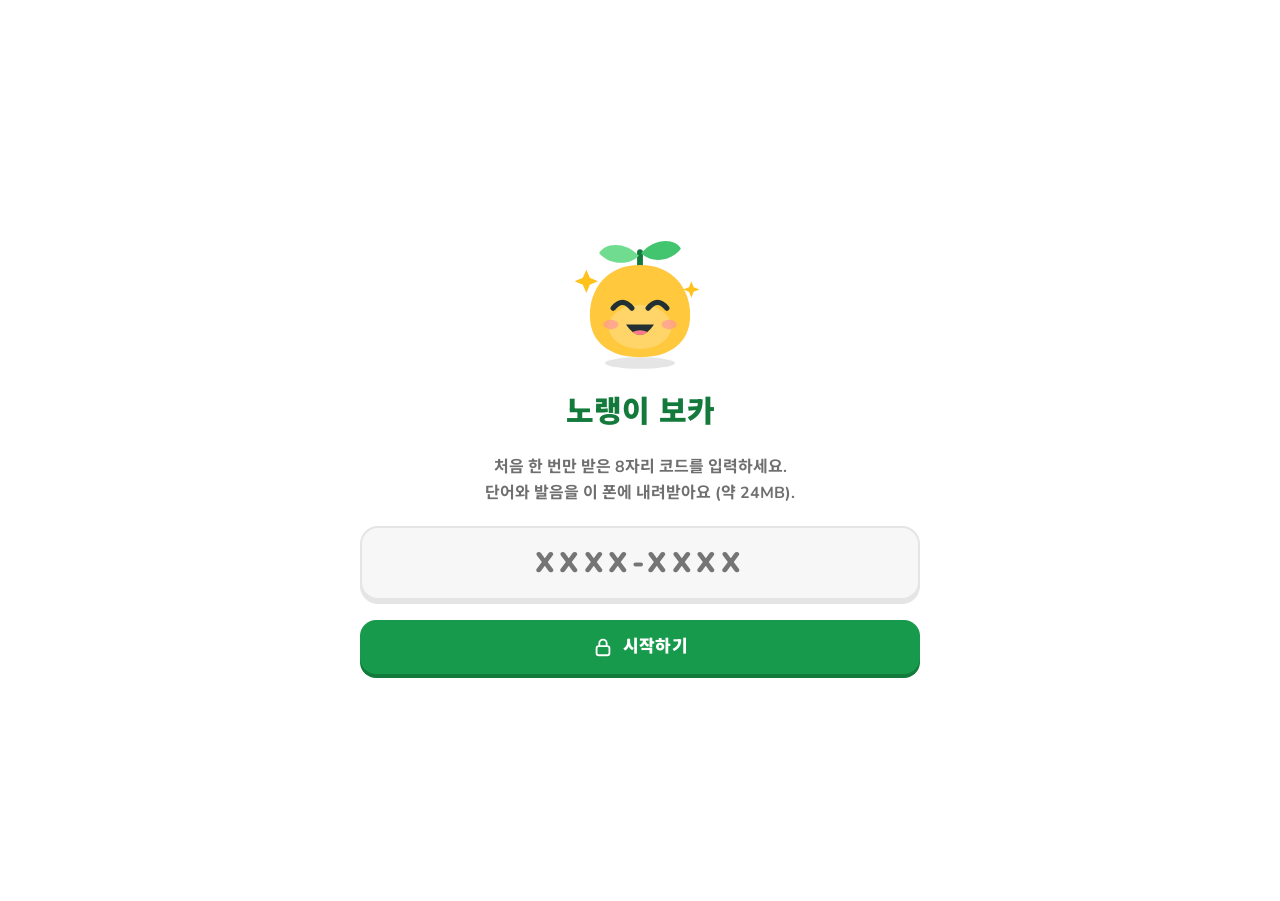
==== index.html @ 69102697 "노랭이 보카 1.0.3: Day 1~5 (1,156단어) 초보자용 카드 단어장 - 단어·뜻은 노랭이 PDF에서 그대로 옮기고 겹치는 단어는 합침, 원문 오류 23건 고침(카드에 ※" ====
<!doctype html>
<html lang="ko">
<head>
<meta charset="utf-8">
<meta name="viewport" content="width=device-width,initial-scale=1,viewport-fit=cover">
<title>노랭이 보카</title>
<meta name="description" content="노랭이 단어장을 카드와 퀴즈로 쉽게 외우는 간격 반복 단어장">
<meta name="apple-mobile-web-app-capable" content="yes">
<meta name="mobile-web-app-capable" content="yes">
<meta name="apple-mobile-web-app-title" content="노랭이 보카">
<meta name="apple-mobile-web-app-status-bar-style" content="default">
<meta name="theme-color" content="#f1f4ef" media="(prefers-color-scheme: light)">
<meta name="theme-color" content="#0e1411" media="(prefers-color-scheme: dark)">
<link rel="manifest" href="manifest.json">
<link rel="apple-touch-icon" href="icons/apple-touch-icon.png">
<link rel="icon" type="image/png" sizes="192x192" href="icons/icon-192.png">
<link rel="preconnect" href="https://fonts.googleapis.com">
<link rel="preconnect" href="https://fonts.gstatic.com" crossorigin>
<link rel="stylesheet" href="https://fonts.googleapis.com/css2?family=Noto+Sans+KR:wght@500..900&family=Nunito:wght@600..1000&display=swap">
<style>
:root{
  --bg:#ffffff; --surface:#ffffff; --surface-2:#f7f7f7; --surface-3:#e5e5e5; --ink:#3c3c3c; --ink-2:#6f6f6f; --ink-3:#a3a3a3; --line:#e5e5e5; --line-2:#d4d4d4;
  --green:#2dbe60; --green-btn:#189a4c; --green-deep:#127a3a; --green-ink:#137a3c; --green-soft:#e3f7ea; --green-mid:#a6e6bb; --accent-ink:#ffffff;
  --blue:#1487d6; --blue-2:#1cb0f6; --blue-deep:#0f6bab; --blue-soft:#e4f4fd;
  --red:#e5484d; --red-deep:#b8363a; --red-ink:#c9363b; --red-soft:#ffe8e8;
  --gold:#ffc21a; --gold-deep:#e0a200; --gold-ink:#7a5a00; --gold-soft:#fff5d6;
  --orange:#ff9a1f; --orange-deep:#e07b00; --orange-ink:#b35900; --orange-soft:#fff1e0;
  --purple:#a36cf2; --purple-deep:#7d4fd0; --purple-soft:#f2eafe;
  --face:#233033; --hole:#e5e5e5;
  --f:"Nunito","Noto Sans KR","Apple SD Gothic Neo","Malgun Gothic",system-ui,sans-serif;
  --r:18px; --tabs-h:66px;
}
@media (prefers-color-scheme: dark){
  :root:not([data-theme="light"]){
    color-scheme:dark;
    --bg:#131f24; --surface:#16252b; --surface-2:#1c2e35; --surface-3:#2a3f47; --ink:#f1f7f7; --ink-2:#a9b9be; --ink-3:#6f848b; --line:#2b3f47; --line-2:#3a525b;
    --green:#3ccb6d; --green-btn:#2bb35e; --green-deep:#1b7c40; --green-ink:#62d88c; --green-soft:#173a27; --green-mid:#276b43; --accent-ink:#04200f;
    --blue:#3fb0f6; --blue-2:#3fb0f6; --blue-deep:#1c78b3; --blue-soft:#13303f;
    --red:#ff6b6f; --red-deep:#b8363a; --red-ink:#ff8a8d; --red-soft:#3b1d20;
    --gold:#ffcc33; --gold-deep:#b58600; --gold-ink:#ffd666; --gold-soft:#3a3014;
    --orange:#ffa53a; --orange-deep:#b86400; --orange-ink:#ffb65c; --orange-soft:#3a2a14;
    --purple:#b98af5; --purple-deep:#7d4fd0; --purple-soft:#2c2140;
    --face:#10191c; --hole:#131f24;
  }
}
:root[data-theme="dark"]{
  color-scheme:dark;
  --bg:#131f24; --surface:#16252b; --surface-2:#1c2e35; --surface-3:#2a3f47; --ink:#f1f7f7; --ink-2:#a9b9be; --ink-3:#6f848b; --line:#2b3f47; --line-2:#3a525b;
  --green:#3ccb6d; --green-btn:#2bb35e; --green-deep:#1b7c40; --green-ink:#62d88c; --green-soft:#173a27; --green-mid:#276b43; --accent-ink:#04200f;
  --blue:#3fb0f6; --blue-2:#3fb0f6; --blue-deep:#1c78b3; --blue-soft:#13303f;
  --red:#ff6b6f; --red-deep:#b8363a; --red-ink:#ff8a8d; --red-soft:#3b1d20;
  --gold:#ffcc33; --gold-deep:#b58600; --gold-ink:#ffd666; --gold-soft:#3a3014;
  --orange:#ffa53a; --orange-deep:#b86400; --orange-ink:#ffb65c; --orange-soft:#3a2a14;
  --purple:#b98af5; --purple-deep:#7d4fd0; --purple-soft:#2c2140;
  --face:#10191c; --hole:#131f24;
}
*{box-sizing:border-box}
html,body{height:100%}
html{-webkit-text-size-adjust:100%}
[hidden]{display:none!important}
body{margin:0;background:var(--bg);color:var(--ink);font-family:var(--f);font-size:16px;font-weight:600;line-height:1.5;-webkit-font-smoothing:antialiased;-webkit-tap-highlight-color:transparent;overscroll-behavior-y:none}
h1,h2,h3,p,ol,ul{margin:0}
ol,ul{padding:0;list-style:none}
button,input,select{font:inherit;color:inherit}
button{background:none;border:0;padding:0;cursor:pointer;touch-action:manipulation;-webkit-user-select:none;user-select:none}
button:disabled{cursor:default}
:focus-visible{outline:3px solid var(--blue-2);outline-offset:3px;border-radius:12px}
svg{display:block}
.vh{position:absolute;width:1px;height:1px;opacity:0;overflow:hidden;pointer-events:none}
.muted{color:var(--ink-2)}

/* layout */
.screen{min-height:100%;padding:calc(env(safe-area-inset-top,0px) + 8px) max(16px,env(safe-area-inset-right,0px)) calc(env(safe-area-inset-bottom,0px) + 28px) max(16px,env(safe-area-inset-left,0px))}
.screen.tabbed{padding-bottom:calc(var(--tabs-h) + env(safe-area-inset-bottom,0px) + 28px)}
.wrap{max-width:560px;margin:0 auto;display:flex;flex-direction:column;gap:16px}
.flow .wrap{min-height:calc(100dvh - env(safe-area-inset-top,0px) - env(safe-area-inset-bottom,0px) - 36px)}
.topbar{display:flex;align-items:center;justify-content:space-between;gap:10px;min-height:52px}
.topbar h1{font-size:24px;font-weight:900;letter-spacing:-.01em}
.brand{display:flex;align-items:center;gap:8px;font-weight:900;font-size:20px;color:var(--green-ink);letter-spacing:-.01em}
.brand .mascot{width:34px;height:34px}
.ibtn{width:44px;height:44px;border-radius:14px;display:grid;place-items:center;color:var(--ink-3);flex:none}
.ibtn:hover{background:var(--surface-2)}
.ibtn svg{width:26px;height:26px}
.card,.panel{background:var(--surface);border:2px solid var(--line);border-radius:var(--r);box-shadow:0 4px 0 var(--line)}
.sec{display:flex;align-items:baseline;justify-content:space-between;gap:10px;margin-top:6px}
.sec h2{font-size:19px;font-weight:900}
.sec span,.sec button{font-size:14px;color:var(--ink-2);font-weight:700}
.eyebrow{font-size:13px;font-weight:800;color:var(--ink-3);letter-spacing:.02em}

/* chunky buttons */
.btn{display:flex;align-items:center;justify-content:center;gap:9px;min-height:54px;padding:0 20px;border-radius:16px;font-weight:900;font-size:17px;letter-spacing:.02em;background:var(--green-btn);color:var(--accent-ink);box-shadow:0 4px 0 var(--green-deep);transition:transform .08s,box-shadow .08s,filter .15s;width:100%}
.btn svg{width:22px;height:22px}
.btn:active:not(:disabled){transform:translateY(4px);box-shadow:0 0 0 var(--green-deep)}
.btn:hover:not(:disabled){filter:brightness(1.05)}
.btn:disabled{background:var(--surface-3);color:var(--ink-3);box-shadow:0 4px 0 var(--line-2)}
.btn.alt{background:var(--surface);color:var(--blue);border:2px solid var(--line);box-shadow:0 4px 0 var(--line)}
.btn.alt:active:not(:disabled){box-shadow:0 0 0 var(--line)}
.btn.bad{background:var(--red);color:#fff;box-shadow:0 4px 0 var(--red-deep)}
.btn.gold{background:var(--gold);color:#4a3600;box-shadow:0 4px 0 var(--gold-deep)}
.btn.blue{background:var(--blue);color:#fff;box-shadow:0 4px 0 var(--blue-deep)}
.btn.sm{min-height:42px;font-size:15px;border-radius:13px;padding:0 14px;width:auto}
.row{display:flex;gap:12px}
.row>*{flex:1}
.chip{display:inline-flex;align-items:center;gap:6px;padding:8px 13px;border-radius:999px;background:var(--surface);border:2px solid var(--line);box-shadow:0 2px 0 var(--line);font-size:14.5px;font-weight:800;color:var(--ink-2);white-space:nowrap}
.chip[aria-pressed="true"]{background:var(--blue-soft);color:var(--blue);border-color:var(--blue-2);box-shadow:0 2px 0 var(--blue-2)}
.chip svg{width:17px;height:17px}
.chips{display:flex;flex-wrap:wrap;gap:8px}
.seg{display:flex;background:var(--surface-2);border:2px solid var(--line);border-radius:14px;padding:3px;gap:3px;flex-wrap:wrap}
.seg button{flex:1;padding:8px 10px;border-radius:10px;font-size:14.5px;font-weight:800;color:var(--ink-2);white-space:nowrap}
.seg button[aria-pressed="true"]{background:var(--surface);color:var(--blue);box-shadow:0 2px 0 var(--line-2)}

/* mascot */
.mascot{width:110px;height:110px;overflow:visible;flex:none}
.mascot .m-shadow{fill:rgb(0 0 0 / .1)}
.mascot .m-stem{stroke:var(--green-deep);stroke-width:5;stroke-linecap:round;fill:none}
.mascot .m-leaf1{fill:#6fdc8f}
.mascot .m-leaf2{fill:#43c56f}
.mascot .m-blob{fill:#ffc83d}
.mascot .m-belly{fill:#fff;opacity:.22}
.mascot .m-pupil{fill:var(--face)}
.mascot .m-line{stroke:var(--face);stroke-width:4.5;stroke-linecap:round;stroke-linejoin:round;fill:none}
.mascot .m-cheek{fill:#ff8fa3;opacity:.6}
.mascot .m-fill{fill:var(--face)}
.mascot .m-tongue{fill:#ff7a8a}
.mascot .m-spark{fill:var(--gold)}
.mascot .m-zz{fill:var(--ink-3);font:900 16px var(--f)}
.mascot .m-x,.mascot .m-open,.mascot .m-joy,.mascot .m-sad,.mascot .m-sleep,.mascot .m-smile,.mascot .m-grin,.mascot .m-frown,.mascot .m-o,.mascot .m-spark,.mascot .m-zz{display:none}
.mascot[data-mood="idle"] .m-open,.mascot[data-mood="idle"] .m-smile{display:inline}
.mascot[data-mood="happy"] .m-joy,.mascot[data-mood="happy"] .m-grin,.mascot[data-mood="happy"] .m-spark{display:inline}
.mascot[data-mood="wow"] .m-open,.mascot[data-mood="wow"] .m-grin,.mascot[data-mood="wow"] .m-spark{display:inline}
.mascot[data-mood="sad"] .m-sad,.mascot[data-mood="sad"] .m-frown{display:inline}
.mascot[data-mood="sleep"] .m-sleep,.mascot[data-mood="sleep"] .m-o,.mascot[data-mood="sleep"] .m-zz{display:inline}
.mascot .m-open{transform-box:fill-box;transform-origin:center;animation:blink 5.2s infinite}
.mascot .m-leaves{transform-box:fill-box;transform-origin:50% 100%;animation:sway 3.6s ease-in-out infinite}
.mascot.float .m-all{animation:float 3.4s ease-in-out infinite}
.mascot.hop .m-all{animation:hop .9s cubic-bezier(.3,1.6,.5,1) 3}
.mascot.shake .m-all{animation:shakeM .45s}
.mascot .m-all{transform-box:fill-box;transform-origin:50% 100%}
@keyframes blink{0%,92%,100%{transform:scaleY(1)}95%{transform:scaleY(.1)}}
@keyframes sway{0%,100%{transform:rotate(-4deg)}50%{transform:rotate(4deg)}}
@keyframes float{0%,100%{transform:translateY(0)}50%{transform:translateY(-4px)}}
@keyframes hop{0%,100%{transform:translateY(0) scaleY(1)}20%{transform:translateY(0) scaleY(.9)}55%{transform:translateY(-18px) scaleY(1.04)}}
@keyframes shakeM{25%{transform:rotate(-7deg)}50%{transform:rotate(6deg)}75%{transform:rotate(-3deg)}}
.bubble{position:relative;background:var(--surface);border:2px solid var(--line);border-radius:18px;padding:12px 15px;font-size:16px;font-weight:800;line-height:1.45;flex:1;min-width:0}
.bubble::before{content:"";position:absolute;left:-11px;top:24px;border:9px solid transparent;border-right-color:var(--line);border-left:0}
.bubble::after{content:"";position:absolute;left:-7.5px;top:26px;border:7px solid transparent;border-right-color:var(--surface);border-left:0}
.charrow{display:flex;align-items:flex-start;gap:12px}

/* tab bar */
.tabs{position:fixed;left:0;right:0;bottom:0;z-index:30;background:var(--bg);border-top:2px solid var(--line);padding:0 max(8px,env(safe-area-inset-right,0px)) env(safe-area-inset-bottom,0px) max(8px,env(safe-area-inset-left,0px))}
.tabs .in{max-width:560px;margin:0 auto;display:grid;grid-template-columns:repeat(4,1fr);height:var(--tabs-h);padding:6px 0}
.tab{display:flex;flex-direction:column;align-items:center;justify-content:center;gap:2px;font-size:12px;font-weight:800;color:var(--ink-3);border-radius:14px;border:2px solid transparent;margin:0 4px}
.tab svg{width:26px;height:26px}
.tab[aria-current="page"]{color:var(--blue);background:var(--blue-soft);border-color:var(--blue-2)}

/* home */
.tstats{display:flex;align-items:center;gap:4px}
.tchip{display:flex;align-items:center;gap:4px;font-weight:900;font-size:17px;padding:6px 8px;border-radius:12px;color:var(--ink-3)}
.tchip svg{width:26px;height:26px}
.tchip.flame.on{color:var(--orange)}
.tchip.xp{color:var(--gold-deep)}
.hero{padding:18px 18px 20px;display:flex;flex-direction:column;gap:16px}
.hero .bubble{font-size:17px}
.hero .bubble small{display:block;font-size:14px;font-weight:700;color:var(--ink-2);margin-top:2px}
.goal{display:flex;flex-direction:column;gap:6px}
.goal-top{display:flex;justify-content:space-between;align-items:center;font-size:14px;font-weight:800;color:var(--ink-2)}
.goal-top b{color:var(--gold-deep);display:flex;align-items:center;gap:3px}
.goal-top b svg{width:18px;height:18px}
.bar{height:16px;border-radius:99px;background:var(--surface-3);overflow:hidden;position:relative}
.bar i{position:absolute;left:0;top:0;bottom:0;border-radius:99px;background:var(--gold);transition:width .5s cubic-bezier(.3,.9,.3,1)}
.bar i::after{content:"";position:absolute;left:10px;right:10px;top:4px;height:4px;border-radius:4px;background:rgb(255 255 255 / .38)}
.counts{display:grid;grid-template-columns:1fr 1fr;gap:10px}
.count{border:2px solid var(--line);border-radius:16px;padding:10px 14px}
.count b{display:block;font-size:30px;font-weight:900;line-height:1.1;font-variant-numeric:tabular-nums}
.count span{font-size:14px;font-weight:800;color:var(--ink-2)}
.count.rev b{color:var(--blue)}
.count.new b{color:var(--green-ink)}
.week{display:grid;grid-template-columns:repeat(7,1fr);gap:4px;padding:14px 10px 12px}
.wk{display:flex;flex-direction:column;align-items:center;gap:6px;font-size:13px;font-weight:800;color:var(--ink-3)}
.wk i{width:34px;height:34px;border-radius:50%;background:var(--surface-3);display:grid;place-items:center}
.wk i svg{width:22px;height:22px;opacity:.35;filter:grayscale(1)}
.wk.part i{background:var(--orange-soft)}
.wk.part i svg{opacity:.7;filter:none}
.wk.done i{background:var(--orange-soft);box-shadow:inset 0 0 0 2px var(--orange)}
.wk.done i svg{opacity:1;filter:none}
.wk.today span{color:var(--ink)}
.quick{display:grid;grid-template-columns:1fr 1fr;gap:12px}
.qk{display:flex;align-items:center;gap:11px;padding:13px 12px;border-radius:18px;background:var(--surface);border:2px solid var(--line);box-shadow:0 4px 0 var(--line);text-align:left;transition:transform .08s,box-shadow .08s}
.qk:active{transform:translateY(4px);box-shadow:0 0 0 var(--line)}
.qk i{width:42px;height:42px;border-radius:13px;display:grid;place-items:center;flex:none}
.qk i svg{width:24px;height:24px}
.qk b{display:block;font-size:15.5px;font-weight:900}
.qk small{display:block;font-size:12.5px;font-weight:700;color:var(--ink-2);line-height:1.35}
.i-green{background:var(--green-soft);color:var(--green-ink)}
.i-red{background:var(--red-soft);color:var(--red-ink)}
.i-gold{background:var(--gold-soft);color:var(--gold-deep)}
.i-blue{background:var(--blue-soft);color:var(--blue)}
.i-purple{background:var(--purple-soft);color:var(--purple)}
.banner{display:flex;gap:12px;align-items:center;padding:13px 14px;border-radius:16px;background:var(--gold-soft);border:2px solid var(--gold);color:var(--ink);font-size:14px;font-weight:700;line-height:1.5}
.banner svg{width:24px;height:24px;flex:none;color:var(--gold-deep)}
.banner.green{background:var(--green-soft);border-color:var(--green)}
.banner.green svg{color:var(--green-ink)}

/* learning path */
.path{display:flex;flex-direction:column;align-items:center;gap:0;padding-bottom:8px}
.unit{width:100%;border-radius:18px;padding:14px 16px;color:#fff;display:flex;justify-content:space-between;align-items:center;gap:10px;margin:14px 0 40px;box-shadow:0 4px 0 var(--ud)}
.unit b{display:block;font-size:13px;font-weight:900;opacity:.85;letter-spacing:.04em}
.unit strong{display:block;font-size:19px;font-weight:900}
.unit span{font-size:13.5px;font-weight:800;opacity:.92;text-align:right;white-space:nowrap}
.pnode{position:relative;display:flex;flex-direction:column;align-items:center;gap:6px;margin-bottom:18px;transform:translateX(var(--x,0))}
.pnode .nb{position:relative;width:78px;height:78px;border-radius:50%;display:grid;place-items:center}
.pnode .nb svg.ring{position:absolute;inset:-9px;width:96px;height:96px;transform:rotate(-90deg)}
.pnode .nb i{width:70px;height:70px;border-radius:50%;display:grid;place-items:center;background:var(--uc);color:#fff;box-shadow:0 6px 0 var(--ud);font-style:normal;font-size:23px;font-weight:900;transition:transform .08s,box-shadow .08s}
.pnode .nb i svg{width:34px;height:34px}
.pnode:active .nb i{transform:translateY(6px);box-shadow:0 0 0 var(--ud)}
.pnode.todo .nb i{background:var(--surface-3);color:var(--ink-3);box-shadow:0 6px 0 var(--line-2)}
.pnode.full .nb i{background:var(--gold);color:#6b4d00;box-shadow:0 6px 0 var(--gold-deep)}
.pnode.cur .nb::before{content:"";position:absolute;inset:-14px;border-radius:50%;border:4px solid var(--uc);opacity:.35;animation:pulse2 1.8s ease-out infinite}
@keyframes pulse2{0%{transform:scale(.9);opacity:.5}100%{transform:scale(1.18);opacity:0}}
.pnode small{font-size:13px;font-weight:900;color:var(--ink-2)}
.startpop{position:absolute;top:-46px;left:50%;transform:translateX(-50%);background:var(--surface);color:var(--uc);border:2px solid var(--line);border-radius:12px;padding:6px 12px;font-size:14px;font-weight:900;white-space:nowrap;box-shadow:0 3px 0 var(--line);animation:bob 1.6s ease-in-out infinite;z-index:2}
.startpop::after{content:"";position:absolute;left:50%;bottom:-8px;transform:translateX(-50%);border:7px solid transparent;border-top-color:var(--surface);border-bottom:0}
@keyframes bob{50%{transform:translateX(-50%) translateY(-4px)}}
.legend{display:flex;gap:14px;justify-content:center;font-size:12.5px;font-weight:800;color:var(--ink-3)}
.legend span{display:flex;align-items:center;gap:6px}
.legend i{width:12px;height:12px;border-radius:50%;display:block}

/* quiz */
.qhead{display:flex;align-items:center;gap:12px;min-height:52px}
.qhead .ibtn{color:var(--ink-3)}
.qbar{flex:1;height:18px;border-radius:99px;background:var(--surface-3);overflow:hidden;position:relative}
.qbar i{position:absolute;left:0;top:0;bottom:0;width:0;background:var(--green);border-radius:99px;transition:width .4s cubic-bezier(.3,1.3,.4,1)}
.qbar i::after{content:"";position:absolute;left:10px;right:10px;top:4px;height:5px;border-radius:5px;background:rgb(255 255 255 / .35)}
.combo{display:flex;align-items:center;gap:2px;font-weight:900;font-size:17px;color:var(--orange);font-variant-numeric:tabular-nums;min-width:48px;justify-content:flex-end}
.combo svg{width:24px;height:24px}
.combo.pop{animation:pop .5s}
@keyframes pop{0%{transform:scale(1)}40%{transform:scale(1.4)}100%{transform:scale(1)}}
.qbody{flex:1;display:flex;flex-direction:column;gap:18px;padding-top:8px}
.qtag{align-self:flex-start;font-size:13px;font-weight:900;padding:4px 11px;border-radius:999px;background:var(--green-soft);color:var(--green-ink);letter-spacing:.02em}
.qtag.rev{background:var(--blue-soft);color:var(--blue)}
.qtag.again{background:var(--red-soft);color:var(--red-ink)}
.qtag.test{background:var(--purple-soft);color:var(--purple)}
.qprompt{font-size:23px;font-weight:900;letter-spacing:-.01em;line-height:1.3}
.qchar{display:flex;align-items:flex-end;gap:10px}
.qchar .mascot{width:88px;height:88px}
.qchar .bubble{align-self:center}
.qchar .bubble::before{top:auto;bottom:22px}
.qchar .bubble::after{top:auto;bottom:24px}
.qword{display:flex;align-items:center;gap:10px;flex-wrap:wrap}
.qword .w{font-size:clamp(30px,8.6vw,40px);font-weight:900;line-height:1.1;letter-spacing:-.01em;overflow-wrap:anywhere;color:var(--ink)}
.qword .w.long{font-size:clamp(24px,6.8vw,32px)}
.say{width:46px;height:46px;border-radius:14px;display:grid;place-items:center;background:var(--blue-2);color:#fff;box-shadow:0 4px 0 var(--blue-deep);flex:none;transition:transform .08s,box-shadow .08s}
.say:active{transform:translateY(4px);box-shadow:0 0 0 var(--blue-deep)}
.say svg{width:25px;height:25px}
.say.big{width:108px;height:108px;border-radius:28px;box-shadow:0 6px 0 var(--blue-deep)}
.say.big svg{width:54px;height:54px}
.say.playing{animation:pulse 1s infinite}
@keyframes pulse{50%{transform:scale(1.06)}}
.qmean{font-size:clamp(21px,5.8vw,25px);font-weight:900;line-height:1.35;text-wrap:balance}
.qhint{font-size:16px;font-weight:700;color:var(--ink-2)}
.opts{display:flex;flex-direction:column;gap:12px;margin-top:2px}
.opt{width:100%;text-align:left;padding:13px 14px;border-radius:16px;border:2px solid var(--line);background:var(--surface);box-shadow:0 4px 0 var(--line);font-size:17px;font-weight:800;line-height:1.35;display:flex;gap:12px;align-items:center;min-height:60px;transition:transform .08s,box-shadow .08s,background-color .15s,border-color .15s}
.opt:active:not(:disabled){transform:translateY(4px);box-shadow:0 0 0 var(--line)}
.opt .k{width:30px;height:30px;border-radius:9px;border:2px solid var(--line);display:grid;place-items:center;font-size:14px;font-weight:900;color:var(--ink-3);flex:none}
.opt.en{font-size:19px;color:var(--ink);font-weight:800;line-height:1.35;margin-top:0}
.opt.right{border-color:var(--green);background:var(--green-soft);box-shadow:0 4px 0 var(--green);color:var(--green-ink)}
.opt.right .k{border-color:var(--green);background:var(--green);color:#fff}
.opt.wrong{border-color:var(--red);background:var(--red-soft);box-shadow:0 4px 0 var(--red);color:var(--red-ink);animation:shake .4s}
.opt.wrong .k{border-color:var(--red);background:var(--red);color:#fff}
.opt.dim{opacity:.5}
@keyframes shake{20%{transform:translateX(-8px)}40%{transform:translateX(7px)}60%{transform:translateX(-5px)}80%{transform:translateX(3px)}}
.spell{display:flex;flex-direction:column;gap:12px}
.spell input{width:100%;font-size:24px;font-weight:800;padding:14px 16px;border-radius:16px;border:2px solid var(--line);background:var(--surface-2);color:var(--ink);outline:none;box-shadow:0 4px 0 var(--line)}
.spell input:focus{border-color:var(--blue-2);background:var(--surface)}
.spell input.right{border-color:var(--green);background:var(--green-soft);color:var(--green-ink)}
.spell input.wrong{border-color:var(--red);background:var(--red-soft);color:var(--red-ink);animation:shake .4s}
.slots{font-size:17px;font-weight:900;letter-spacing:.22em;color:var(--ink-3)}
/* sentence questions */
.qsent{font-size:clamp(18px,5vw,21px);font-weight:700;line-height:1.55;color:var(--ink);text-wrap:pretty}
.qsent mark{background:var(--gold-soft);color:var(--ink);border-radius:6px;padding:0 4px;box-shadow:inset 0 -3px 0 var(--gold);font-weight:900}
.qsent .blank{display:inline-block;width:4.4em;height:1.05em;border-bottom:3px solid var(--blue-2);vertical-align:-3px;margin:0 3px}
.qsko{margin-top:8px;font-size:15px;font-weight:700;color:var(--ink-2);line-height:1.5}
/* pairs round */
.match{display:grid;grid-template-columns:1fr 1fr;gap:10px}
.mcol{display:flex;flex-direction:column;gap:10px}
.mt{min-height:58px;padding:8px 10px;border-radius:16px;border:2px solid var(--line);background:var(--surface);box-shadow:0 4px 0 var(--line);font-size:15.5px;font-weight:800;line-height:1.3;text-align:center;overflow-wrap:anywhere;color:var(--ink);transition:transform .08s,box-shadow .08s,background-color .15s,border-color .15s,opacity .25s}
.mt.en{font-size:17.5px;color:var(--ink);font-weight:800;line-height:1.3;margin-top:0}
.mt:active:not(:disabled){transform:translateY(4px);box-shadow:0 0 0 var(--line)}
.mt.sel{border-color:var(--blue-2);background:var(--blue-soft);box-shadow:0 4px 0 var(--blue-2);color:var(--blue)}
.mt.ok{border-color:var(--green);background:var(--green-soft);box-shadow:0 4px 0 var(--green);color:var(--green-ink);opacity:.5}
.mt.bad{border-color:var(--red);background:var(--red-soft);box-shadow:0 4px 0 var(--red);color:var(--red-ink);animation:shake .4s}
.qfoot{position:sticky;bottom:0;padding-top:14px;padding-bottom:4px;background:linear-gradient(to top,var(--bg) 72%,transparent)}

/* learn card + flashcards */
.lcard{background:var(--surface);border:2px solid var(--line);border-radius:22px;box-shadow:0 5px 0 var(--line);padding:18px 20px 20px;display:flex;flex-direction:column;gap:12px;position:relative}
.idx{display:flex;align-items:center;gap:8px;font-size:13px;font-weight:900;letter-spacing:.04em;color:var(--ink-3)}
.hole{width:16px;height:16px;border-radius:50%;background:var(--hole);box-shadow:inset 0 2px 3px rgb(0 0 0 / .22);flex:none;margin-right:2px}
.lword{display:flex;align-items:center;justify-content:space-between;gap:12px;padding-bottom:12px;border-bottom:2px dashed var(--line)}
.lword .w{font-size:clamp(30px,8.6vw,40px);font-weight:900;line-height:1.1;overflow-wrap:anywhere}
.senses{display:flex;flex-direction:column;gap:13px}
.senses li{display:flex;gap:10px}
.senses .no{width:24px;height:24px;border-radius:8px;background:var(--green-soft);color:var(--green-ink);font-size:13px;font-weight:900;display:grid;place-items:center;flex:none;margin-top:3px}
.senses .exs{margin-top:7px;font-size:15px;font-weight:600;line-height:1.5;color:var(--ink-2)}
.senses .exs b{color:var(--ink);font-weight:900}
.senses .exk{margin-top:1px;font-size:14px;font-weight:600;line-height:1.5;color:var(--ink-3)}
.ko{font-size:19px;font-weight:800;line-height:1.4}
.en{font-size:16.5px;font-weight:700;color:var(--ink-2);line-height:1.4;margin-top:2px}
.syn{display:inline-block;font-size:11px;font-weight:900;letter-spacing:.06em;color:var(--blue);background:var(--blue-soft);border-radius:6px;padding:1px 6px;margin-right:6px;vertical-align:2px}
.note{font-size:14.5px;font-weight:700;color:var(--ink);background:var(--orange-soft);border-radius:14px;padding:10px 12px;line-height:1.5}
.note b{display:block;font-size:12.5px;font-weight:900;color:var(--orange-ink);margin-bottom:2px}
.fixnote{font-size:12.5px;font-weight:700;color:var(--ink-3)}
.stage{position:relative;height:min(54vh,460px);min-height:310px}
.deck{position:absolute;inset:0;border-radius:22px;background:var(--surface);border:2px solid var(--line)}
.deck.d1{transform:translateY(10px) scale(.965);opacity:.8}
.deck.d2{transform:translateY(20px) scale(.93);opacity:.5}
.drag{position:absolute;inset:0;touch-action:pan-y;perspective:1400px;-webkit-user-select:none;user-select:none;-webkit-touch-callout:none}
.card3d{position:absolute;inset:0;transform-style:preserve-3d;transition:transform .46s cubic-bezier(.2,.75,.25,1);cursor:pointer;border-radius:22px;outline:none}
.card3d.flipped{transform:rotateY(180deg)}
.face{position:absolute;inset:0;border-radius:22px;background:var(--surface);border:2px solid var(--line);box-shadow:0 5px 0 var(--line);backface-visibility:hidden;-webkit-backface-visibility:hidden;display:flex;flex-direction:column;gap:10px;padding:18px 20px 20px;overflow:hidden}
.face.back{transform:rotateY(180deg);overflow-y:auto;overscroll-behavior:contain}
.face .say{position:absolute;top:14px;right:14px}
.face .fw{font-weight:900;font-size:clamp(34px,10vw,48px);line-height:1.08;text-align:center;margin:auto 0;text-wrap:balance;overflow-wrap:anywhere;padding-inline:6px}
.face .fw.long{font-size:clamp(26px,7.6vw,36px)}
.face .fk{margin:auto 0;display:flex;flex-direction:column;gap:12px;text-align:center}
.face .fk p{font-size:clamp(21px,6vw,27px);font-weight:900;line-height:1.35;text-wrap:balance}
.hint{text-align:center;font-size:14px;font-weight:800;color:var(--ink-3)}
.stamp{position:absolute;top:30px;padding:5px 14px;border-radius:12px;border:3px solid;font-weight:900;font-size:22px;opacity:0;pointer-events:none;z-index:3;background:var(--surface)}
.s-know{left:22px;color:var(--green);border-color:var(--green);transform:rotate(-9deg)}
.s-dont{right:22px;color:var(--red);border-color:var(--red);transform:rotate(9deg)}
.navrow{display:flex;align-items:center;justify-content:space-between;gap:10px}
.navrow .ibtn{width:58px;height:58px;border-radius:18px;background:var(--surface);color:var(--ink-2);box-shadow:0 4px 0 var(--line);border:2px solid var(--line)}
.navrow .ibtn.on{color:var(--gold-deep);border-color:var(--gold);box-shadow:0 4px 0 var(--gold-deep);background:var(--gold-soft)}
.navrow .ibtn.on svg{fill:currentColor}
.navrow .ibtn:active{transform:translateY(4px);box-shadow:0 0 0 var(--line)}
.pos{font-size:14px;font-weight:900;color:var(--ink-2);font-variant-numeric:tabular-nums}
input[type=range]{width:100%;accent-color:var(--green)}

/* feedback sheet */
.fb{position:fixed;left:0;right:0;bottom:0;z-index:40;padding:18px max(18px,env(safe-area-inset-right,0px)) calc(18px + env(safe-area-inset-bottom,0px)) max(18px,env(safe-area-inset-left,0px));background:var(--green-soft);transform:translateY(105%);transition:transform .3s cubic-bezier(.2,.9,.3,1.12)}
.fb.show{transform:none}
.fb.bad{background:var(--red-soft)}
.fb .in{max-width:560px;margin:0 auto;display:flex;flex-direction:column;gap:12px}
.fb .hd{display:flex;align-items:center;gap:10px;font-size:22px;font-weight:900;color:var(--green-ink)}
.fb.bad .hd{color:var(--red-ink)}
.fb .hd i{width:38px;height:38px;border-radius:50%;display:grid;place-items:center;background:var(--surface);color:var(--green);flex:none}
.fb.bad .hd i{color:var(--red)}
.fb .hd i svg{width:22px;height:22px}
.fb .hd .xp{margin-left:auto;display:flex;align-items:center;gap:3px;font-size:16px;color:var(--gold-ink)}
.fb .hd .xp svg{width:19px;height:19px}
.fb .ans{font-size:15.5px;font-weight:700;line-height:1.5;color:var(--ink)}
.fb .ans .w{font-weight:900;font-size:20px}
.fb .ans .m{color:var(--ink-2)}
.fb.bad .ans b{color:var(--red-ink)}
.fb .ans .ex{margin-top:6px}
.fb .ans .ex p{font-size:15.5px;font-weight:600;line-height:1.5}
.fb .ans .ex p b{color:inherit;font-weight:900}
.fb .ans .ex small{display:block;margin-top:2px;font-size:14px;font-weight:600;line-height:1.45;color:var(--ink-2)}

/* result */
.result{align-items:center;text-align:center;justify-content:center;gap:18px;padding-top:18px}
.result .mascot{width:150px;height:150px}
.result h1{font-size:30px;font-weight:900;color:var(--gold-deep);letter-spacing:-.01em}
.result h1.green{color:var(--green-ink)}
.rstats{display:grid;grid-template-columns:repeat(3,1fr);gap:10px;width:100%}
.rs{border-radius:16px;border:2px solid var(--c);background:var(--c);overflow:hidden}
.rs small{display:block;font-size:12px;font-weight:900;color:#fff;padding:5px 4px 4px;letter-spacing:.04em}
.rs b{display:flex;align-items:center;justify-content:center;gap:4px;font-size:24px;font-weight:900;color:var(--c);background:var(--surface);border-radius:13px;padding:10px 4px;font-variant-numeric:tabular-nums}
.rs b svg{width:20px;height:20px}
.rs.gold{--c:var(--gold)} .rs.gold b{color:var(--gold-deep)}
.rs.green{--c:var(--green)} .rs.green b{color:var(--green-ink)}
.rs.blue{--c:var(--blue-2)} .rs.blue b{color:var(--blue)}
.streakbig{display:flex;align-items:center;gap:12px;padding:14px 16px;border-radius:18px;background:var(--orange-soft);border:2px solid var(--orange);width:100%;text-align:left}
.streakbig svg{width:44px;height:44px;flex:none;animation:flick 1.4s ease-in-out infinite}
@keyframes flick{50%{transform:scale(1.1) rotate(-4deg)}}
.streakbig b{display:block;font-size:18px;font-weight:900;color:var(--orange-ink)}
.streakbig small{font-size:13.5px;font-weight:700;color:var(--ink-2)}
.score{position:relative;width:150px;height:150px}
.score svg{width:150px;height:150px;transform:rotate(-90deg)}
.score .v{position:absolute;inset:0;display:grid;place-items:center;line-height:1.1}
.score .v b{font-size:40px;font-weight:900}
.score .v small{display:block;font-size:14px;font-weight:800;color:var(--ink-2)}
.result .wlist{width:100%;text-align:left}

/* word lists */
.search{display:flex;align-items:center;gap:8px;background:var(--surface-2);border:2px solid var(--line);border-radius:16px;padding:0 13px}
.search svg{width:21px;height:21px;color:var(--ink-3);flex:none}
.search input{flex:1;border:0;background:none;outline:none;font-size:16px;font-weight:700;padding:13px 0;min-width:0}
.list{display:flex;flex-direction:column;overflow:hidden}
.li{display:flex;align-items:center;gap:12px;padding:13px 14px;border-top:2px solid var(--line);text-align:left;width:100%}
.li:first-child{border-top:0}
.li .t{flex:1;min-width:0}
.li .t b{display:block;font-weight:900;font-size:16px}
.li .t small{display:block;font-size:13px;font-weight:700;color:var(--ink-2)}
.li .mb{width:80px;height:10px;border-radius:10px;background:var(--surface-3);overflow:hidden;display:flex;flex:none}
.li .mb i{display:block;height:100%}
.mb .m{background:var(--green)} .mb .l{background:var(--green-mid)}
.li .go{width:20px;height:20px;color:var(--ink-3);flex:none}
.li .ic{width:42px;height:42px;border-radius:13px;display:grid;place-items:center;flex:none}
.li .ic svg{width:23px;height:23px}
.li .dnum{width:42px;height:42px;border-radius:50%;display:grid;place-items:center;flex:none;background:var(--uc,var(--green));color:#fff;font-size:15px;font-weight:900;box-shadow:0 3px 0 var(--ud,var(--green-deep))}
.li .dnum.todo{background:var(--surface-3);color:var(--ink-3);box-shadow:0 3px 0 var(--line-2)}
.li .dnum.full{background:var(--gold);color:#6b4d00;box-shadow:0 3px 0 var(--gold-deep)}
.wlist{display:flex;flex-direction:column;overflow:hidden}
.wrow{display:grid;grid-template-columns:30px 1fr auto;gap:2px 10px;padding:13px 12px 13px 14px;border-top:2px solid var(--line)}
.wrow:first-child{border-top:0}
.wrow .no{font-size:13px;font-weight:900;color:var(--ink-3);padding-top:5px;font-variant-numeric:tabular-nums}
.wrow .no small{display:block;font-size:11px}
.wrow .w{font-weight:900;font-size:19px;line-height:1.25;display:flex;align-items:center;gap:6px;flex-wrap:wrap;overflow-wrap:anywhere}
.wrow .w button{width:32px;height:32px;border-radius:10px;display:grid;place-items:center;color:var(--blue);background:var(--blue-soft)}
.wrow .w button svg{width:18px;height:18px}
.wrow .side{display:flex;flex-direction:column;align-items:flex-end;gap:6px}
.wrow .k{font-size:15px;font-weight:800;line-height:1.5;grid-column:2/4}
.wrow .e{font-size:14.5px;font-weight:700;color:var(--ink-2);line-height:1.4;grid-column:2/4}
.wrow .e + .k{margin-top:5px}
.wrow .x{font-size:12.5px;font-weight:700;color:var(--ink-3);grid-column:2/4;margin-top:3px}
.star{width:36px;height:36px;border-radius:11px;display:grid;place-items:center;color:var(--line-2)}
.star svg{width:24px;height:24px}
.star.on{color:var(--gold)}
.star.on svg{fill:currentColor}
.pill{font-size:12px;font-weight:900;padding:3px 9px;border-radius:999px;white-space:nowrap}
.p-new{background:var(--surface-2);color:var(--ink-3);border:1.5px solid var(--line)}
.p-learn{background:var(--green-soft);color:var(--green-ink)}
.p-master{background:var(--gold-soft);color:var(--gold-ink)}
.p-wrong{background:var(--red-soft);color:var(--red-ink)}
.empty{padding:26px 16px;display:flex;flex-direction:column;align-items:center;gap:10px;text-align:center;color:var(--ink-2);font-size:15px;font-weight:700;line-height:1.6}
.actions{display:grid;grid-template-columns:repeat(3,1fr);gap:10px}
.act{display:flex;flex-direction:column;align-items:center;gap:7px;padding:13px 6px 11px;border-radius:18px;background:var(--surface);border:2px solid var(--line);box-shadow:0 4px 0 var(--line);font-size:14px;font-weight:900}
.act:active{transform:translateY(4px);box-shadow:0 0 0 var(--line)}
.act i{width:44px;height:44px;border-radius:14px;display:grid;place-items:center}
.act i svg{width:24px;height:24px}

/* stats */
.kpis{display:grid;grid-template-columns:1fr 1fr;gap:12px}
.kpi{padding:14px 15px 13px;display:flex;flex-direction:column;gap:3px}
.kpi small{font-size:13px;font-weight:900;color:var(--ink-2);display:flex;align-items:center;gap:6px}
.kpi small svg{width:20px;height:20px}
.kpi b{font-size:28px;font-weight:900;line-height:1.1;font-variant-numeric:tabular-nums}
.kpi span{font-size:13px;font-weight:700;color:var(--ink-3)}
.chart{padding:16px}
.chart h3{font-size:16.5px;font-weight:900;margin-bottom:12px;display:flex;justify-content:space-between;align-items:baseline;gap:8px}
.chart h3 span{font-size:13px;font-weight:700;color:var(--ink-3)}
.heat{display:grid;grid-auto-flow:column;grid-template-rows:repeat(7,1fr);gap:4px}
.heat i{aspect-ratio:1;border-radius:5px;background:var(--surface-3);display:block}
.heat i.l1{background:var(--green-mid)}
.heat i.l2{background:color-mix(in srgb,var(--green) 70%,var(--green-mid))}
.heat i.l3{background:var(--green)}
.heat i.today{outline:2.5px solid var(--orange);outline-offset:1px}
.bars{display:grid;grid-template-columns:repeat(7,1fr);gap:8px;align-items:end;height:130px}
.bar7{display:flex;flex-direction:column;align-items:center;justify-content:flex-end;gap:6px;height:100%}
.bar7 i{width:100%;max-width:34px;border-radius:10px 10px 5px 5px;background:var(--gold);display:block;min-height:4px}
.bar7 i.zero{background:var(--surface-3)}
.bar7 small{font-size:12px;font-weight:800;color:var(--ink-3)}
.bar7 b{font-size:12px;font-weight:900;color:var(--ink-2);font-variant-numeric:tabular-nums}
.dbars{display:flex;flex-direction:column;gap:8px}
.dbar{display:grid;grid-template-columns:44px 1fr 44px;gap:10px;align-items:center;font-size:13px;font-weight:800}
.dbar span{color:var(--ink-2)}
.dbar .mb{height:10px;border-radius:10px;background:var(--surface-3);overflow:hidden;display:flex}
.dbar .mb i{display:block;height:100%}
.dbar em{font-style:normal;text-align:right;color:var(--ink-3);font-variant-numeric:tabular-nums}
.tests .li .sc{font-size:20px;font-weight:900;font-variant-numeric:tabular-nums}

/* settings */
.set{display:flex;flex-direction:column}
.set-h{font-size:14px;font-weight:900;color:var(--ink-3);padding:4px 4px 0;letter-spacing:.02em}
.sr{display:flex;align-items:center;justify-content:space-between;gap:10px 14px;padding:14px 16px;border-top:2px solid var(--line);flex-wrap:wrap}
.sr:first-child{border-top:0}
.sr .t{flex:1;min-width:160px}
.sr b{display:block;font-weight:900}
.sr .d{display:block;font-size:13.5px;font-weight:700;color:var(--ink-2)}
.sr .seg{flex:none}
select{font-size:16px;font-weight:800;padding:9px 12px;border-radius:12px;border:2px solid var(--line);background:var(--surface);color:var(--ink)}
.switch{position:relative;width:54px;height:32px;flex:none}
.switch input{position:absolute;inset:0;opacity:0;margin:0;cursor:pointer}
.switch i{position:absolute;inset:0;border-radius:999px;background:var(--surface-3);transition:background-color .2s;pointer-events:none}
.switch i::after{content:"";position:absolute;top:3px;left:3px;width:26px;height:26px;border-radius:50%;background:#fff;box-shadow:0 2px 0 rgb(0 0 0 / .15);transition:transform .2s}
.switch input:checked + i{background:var(--green)}
.switch input:checked + i::after{transform:translateX(22px)}
.switch input:focus-visible + i{outline:3px solid var(--blue-2);outline-offset:3px}
.about{font-size:13.5px;font-weight:600;color:var(--ink-2);line-height:1.7;padding:0 4px}
.about b{color:var(--ink);font-weight:900}

/* unlock */
.unlock{justify-content:center;align-items:stretch;gap:20px;padding-top:24px;text-align:center}
.unlock .mascot{width:140px;height:140px;margin:0 auto}
.unlock h1{font-size:30px;font-weight:900;color:var(--green-ink)}
.unlock p{color:var(--ink-2);font-size:16px;font-weight:700;line-height:1.6}
.code{width:100%;text-align:center;font-size:28px;font-weight:900;letter-spacing:.16em;padding:14px;border-radius:18px;border:2px solid var(--line);background:var(--surface-2);color:var(--ink);text-transform:uppercase;outline:none;box-shadow:0 4px 0 var(--line)}
.code:focus{border-color:var(--blue-2);background:var(--surface)}
.prog{height:16px;border-radius:99px;background:var(--surface-3);overflow:hidden}
.prog i{display:block;height:100%;width:0;background:var(--green);border-radius:99px;transition:width .25s}
.msg{font-size:15px;font-weight:800;text-align:center;color:var(--green-ink)}
.msg.err{color:var(--red-ink)}
.link{font-size:14.5px;font-weight:800;color:var(--blue);align-self:center;padding:8px}

/* sheet, toast, confetti */
.sheet-wrap{position:fixed;inset:0;z-index:60;background:rgb(0 0 0 / .42);display:flex;align-items:flex-end;justify-content:center;animation:fade .2s}
@keyframes fade{from{opacity:0}}
.sheet{width:100%;max-width:560px;background:var(--surface);border-radius:26px 26px 0 0;padding:22px 20px calc(20px + env(safe-area-inset-bottom,0px));display:flex;flex-direction:column;gap:12px;animation:up .3s cubic-bezier(.2,.9,.3,1.1)}
@keyframes up{from{transform:translateY(100%)}}
.sheet .mascot{width:96px;height:96px;margin:0 auto}
.sheet h3{font-size:22px;font-weight:900;text-align:center}
.sheet p{font-size:15.5px;font-weight:700;color:var(--ink-2);line-height:1.55;text-align:center}
.toast{position:fixed;left:50%;bottom:calc(var(--tabs-h) + 18px + env(safe-area-inset-bottom,0px));transform:translateX(-50%);background:var(--ink);color:var(--bg);padding:11px 17px;border-radius:14px;font-size:15px;font-weight:800;z-index:70;max-width:calc(100% - 32px);text-align:center}
#confetti{position:fixed;inset:0;width:100%;height:100%;pointer-events:none;z-index:80}

@media (max-width:370px){
  .qprompt{font-size:21px}
  .opt{font-size:16px}
  .qchar .mascot{width:72px;height:72px}
}
@media (prefers-reduced-motion:reduce){
  *,*::before,*::after{animation-duration:.01ms!important;animation-iteration-count:1!important;transition-duration:.01ms!important}
}

/* today's plan */
.plan-h{display:flex;align-items:baseline;justify-content:space-between;margin:2px 2px -4px;font-size:15px;font-weight:900}
.plan-h span{font-size:14px;color:var(--ink-2);font-variant-numeric:tabular-nums}
.plan{display:flex;flex-direction:column;gap:8px}
.plan li{display:flex;align-items:center;gap:11px;padding:11px 13px;border:2px solid var(--line);border-radius:15px;font-size:16px;font-weight:800;color:var(--ink-2)}
.plan li i{width:28px;height:28px;border-radius:50%;display:grid;place-items:center;flex:none;background:var(--surface-3);color:var(--ink-2);font-style:normal;font-size:14px;font-weight:900}
.plan li i svg{width:16px;height:16px}
.plan li.next{border-color:var(--green);background:var(--green-soft);color:var(--ink)}
.plan li.next i{background:var(--green-btn);color:#fff}
.plan li.done{color:var(--ink-3)}
.plan li.done span{text-decoration:line-through;text-decoration-thickness:2px}
.plan li.done i{background:var(--green-btn);color:#fff}
details.more{border-top:2px dashed var(--line);padding-top:10px}
details.more summary{cursor:pointer;list-style:none;text-align:center;font-size:15px;font-weight:800;color:var(--ink-2);padding:4px}
details.more summary::-webkit-details-marker{display:none}
details.more summary::after{content:" ▾"}
details.more[open] summary::after{content:" ▴"}
.more-in{display:flex;flex-direction:column;gap:10px;margin-top:10px}
.overall{display:flex;flex-direction:column;gap:7px;padding:0 4px}
.overall-t{display:flex;justify-content:space-between;gap:10px;font-size:14px;font-weight:800;color:var(--ink-2)}
.overall-t b{color:var(--ink);font-variant-numeric:tabular-nums}
.overall .bar{height:10px}
/* first time a question format shows up */
.qnew{align-self:stretch;font-size:14.5px;font-weight:700;line-height:1.45;color:var(--ink);background:var(--blue-soft);border-radius:14px;padding:9px 13px}
.qnew b{display:block;font-size:12.5px;font-weight:900;color:var(--blue);letter-spacing:.02em;margin-bottom:1px}
.overall .bar i{background:var(--green)}
/* beginner cards (노랭이 보카) */
.lword .pos{align-self:center;font-size:13px;font-weight:900;padding:3px 9px;border-radius:999px;background:var(--gold-soft);color:var(--gold-ink);white-space:nowrap}
.say.sm{width:36px;height:36px;border-radius:11px;box-shadow:0 3px 0 var(--blue-deep)}
.say.sm svg{width:19px;height:19px}
.say.sm:active{transform:translateY(3px);box-shadow:0 0 0 var(--blue-deep)}
.say.alt{background:var(--orange);box-shadow:0 3px 0 var(--orange-deep)}
.say.alt:active{box-shadow:0 0 0 var(--orange-deep)}
.kmean{display:flex;align-items:center;gap:10px}
.kmean .ko{flex:1;min-width:0;font-size:20px;font-weight:900;line-height:1.4}
.syn2{font-size:14.5px;font-weight:700;color:var(--ink-2)}
.syn2 span{font-weight:800;color:var(--ink)}
.exbox{border-top:2px dashed var(--line);padding-top:12px;display:flex;flex-direction:column;gap:5px}
.exrow{display:flex;align-items:flex-start;gap:10px}
.exrow p{flex:1;min-width:0}
.exbox .exs{font-size:17px;font-weight:700;line-height:1.5;color:var(--ink)}
.exbox .exs b{color:var(--green-ink);font-weight:900}
.exbox .exk{font-size:15px;font-weight:600;line-height:1.5;color:var(--ink-2)}
details.howto{border-radius:14px;background:var(--surface-2);padding:2px 12px}
details.howto summary{cursor:pointer;list-style:none;font-size:14.5px;font-weight:900;color:var(--blue);padding:9px 0}
details.howto summary::-webkit-details-marker{display:none}
details.howto summary::after{content:" ▾"}
details.howto[open] summary::after{content:" ▴"}
.chunks{display:flex;flex-wrap:wrap;gap:6px;padding-bottom:10px}
.chunks .ck{display:flex;flex-direction:column;gap:2px;padding:6px 9px;border-radius:10px;background:var(--surface);border:2px solid var(--line)}
.chunks .ck b{font-size:15.5px;font-weight:800;color:var(--ink)}
.chunks .ck small{font-size:13px;font-weight:700;color:var(--ink-2)}
.tip{font-size:14px;font-weight:700;line-height:1.45;color:var(--ink);padding-bottom:10px}
.tip b{display:inline-block;margin-right:6px;font-size:12px;font-weight:900;padding:1px 7px;border-radius:999px;background:var(--gold-soft);color:var(--gold-ink)}
.fb .ans .exrow .say{flex:none}
.fb details.howto{margin-top:8px;background:var(--surface)}
.lword .pos{margin-right:auto}

</style>
</head>
<body>
<div id="app">
  <section class="screen flow" id="s-boot"><div class="wrap unlock"><p class="muted" style="text-align:center">불러오는 중…</p></div></section>
  <section class="screen flow" id="s-unlock" hidden></section>
  <section class="screen tabbed" id="s-home" hidden></section>
  <section class="screen tabbed" id="s-words" hidden></section>
  <section class="screen tabbed" id="s-day" hidden></section>
  <section class="screen tabbed" id="s-test" hidden></section>
  <section class="screen tabbed" id="s-stats" hidden></section>
  <section class="screen tabbed" id="s-settings" hidden></section>
  <section class="screen flow" id="s-quiz" hidden>
    <div class="wrap">
      <header class="qhead">
        <button class="ibtn" type="button" data-act="quit" aria-label="그만하기"></button>
        <div class="qbar" role="progressbar" aria-label="진행률" aria-valuemin="0" aria-valuemax="100" aria-valuenow="0"><i id="qbarFill"></i></div>
        <span class="combo" id="combo" hidden></span>
      </header>
      <div class="qbody" id="qbody"></div>
      <div class="qfoot" id="qfoot"></div>
    </div>
  </section>
  <section class="screen flow" id="s-result" hidden></section>
  <section class="screen flow" id="s-browse" hidden></section>
  <section class="screen flow" id="s-auto" hidden></section>
</div>
<nav class="tabs" id="tabs" hidden aria-label="메뉴"><div class="in">
  <button class="tab" type="button" data-act="tab" data-tab="home" id="tab-home"></button>
  <button class="tab" type="button" data-act="tab" data-tab="words" id="tab-words"></button>
  <button class="tab" type="button" data-act="tab" data-tab="test" id="tab-test"></button>
  <button class="tab" type="button" data-act="tab" data-tab="stats" id="tab-stats"></button>
</div></nav>
<div class="fb" id="fb" aria-live="polite"><div class="in" id="fbIn"></div></div>
<div class="sheet-wrap" id="sheet" hidden><div class="sheet" id="sheetIn" role="dialog" aria-modal="true"></div></div>
<div class="toast" id="toast" role="status" hidden></div>
<canvas id="confetti" hidden></canvas>
<input type="file" id="filePick" class="vh" tabindex="-1" aria-hidden="true">
<script>window.__CV__ = {"mode": "pwa", "version": "1.0.3", "crypto": {"salt": "sAna5bVhxlLXFKaItr4I4w==", "iter": 600000}, "data": {"words": "data/words.bin", "rev": "029875e49fa6"}, "audio": {"base": "data/audio/", "enc": true, "v": "8392960f37", "days": [1, 2, 3, 4, 5], "mb": 24}};</script>
<script></script>
<script>
/* 노랭이 보카 core logic (forked from 초록 보카): words, spaced repetition, question generation, lessons and tests.
   No DOM access, so the same file runs in the page and in the node tests. */
const Logic = (() => {
  'use strict';

  const INTERVAL = [0, 1, 3, 7, 16, 35, 80, 180];  // box -> days until the next review
  const MAXBOX = INTERVAL.length - 1;
  const MASTER = 5;                                 // box at which a word counts as mastered
  const DAYMS = 864e5, SHIFT = 4 * 36e5;            // a study day rolls over at 4am local time
  const LESSON_NEW = 5, LESSON_REV = 5, REVIEW_LESSON = 10;   // a lesson: 5 new words + up to 5 reviews, or 10 reviews
  const MIX_TYPES = ['mcq-ko', 'mcq-en', 'syn', 'listen', 'spell', 'cloze', 'ctx', 'dict'];
  const AUDIO_TYPES = ['listen', 'dict'];

  const dayNum = (t = Date.now()) => { const d = new Date(t - SHIFT); return Math.floor((d.getTime() - d.getTimezoneOffset() * 6e4) / DAYMS); };
  const dayKey = n => new Date(n * DAYMS).toISOString().slice(0, 10);

  let rand = Math.random;
  function seed(s) {
    rand = function () { s |= 0; s = s + 0x6D2B79F5 | 0; let t = Math.imul(s ^ s >>> 15, 1 | s); t = t + Math.imul(t ^ t >>> 7, 61 | t) ^ t; return ((t ^ t >>> 14) >>> 0) / 4294967296; };
  }
  const pick = a => a[Math.floor(rand() * a.length)];
  function shuffle(a) { for (let i = a.length - 1; i > 0; i--) { const j = Math.floor(rand() * (i + 1)); [a[i], a[j]] = [a[j], a[i]]; } return a; }

  /* ---------- words ---------- */
  const KO_END = /(적으로|스럽게|스러운|시키다|시키는|하다|하게|하는|되다|되는|적인|로운|롭게|된|한|인|의|는|은|게|히|다)$/;
  const KO_STOP = new Set(['않은', '않는', '않게', '있는', '없는', '하는', '되는', '하다', '되다', '이다', '같은', '매우', '아주', '가장', '많은', '것', '등']);
  function stems(ko) {
    const out = new Set();
    for (let t of String(ko).replace(/\([^)]*\)/g, ' ').split(/[\s,;·/~]+/)) {
      t = t.trim();
      if (t.length < 2 || KO_STOP.has(t)) continue;
      const s = t.replace(KO_END, '');
      out.add(s.length >= 2 ? s : t);
    }
    return out;
  }
  function posOf(ko) {
    const first = String(ko).replace(/\([^)]*\)/g, '').split(/[,;]/)[0].trim().replace(/^~\s*/, '');
    if (/다$/.test(first)) return 'v';
    if (/(한|인|는|은|운|의|된|진|난|른|던|있는|없는)$/.test(first)) return 'a';
    if (/(게|히|로|서|도|이|에|여|며|곧|즉시|단지|가끔|모두|자주)$/.test(first)) return 'r';
    return 'n';
  }
  function synonymsOf(senses) {
    const out = [];
    for (const s of senses) {
      for (let x of s.en.replace(/\([^)]*\)/g, ' ').split(/[,;]/)) {
        x = x.replace(/[가-힣]+/g, '').replace(/\s+/g, ' ').trim().toLowerCase();
        if (x && !out.includes(x)) out.push(x);
      }
    }
    return out;
  }
  function prepare(rows) {
    const words = rows.map((r, i) => {
      const senses = r[3].map(s => ({ en: s[0] || '', ko: s[1] || '', ex: s[2] || '', exKo: s[3] || '' }));
      const e = { id: r[0] + '-' + r[1], d: r[0], n: r[1], w: r[2], senses, note: r[4] || '', fix: r[5] || '', i };
      const x = r[6] || {};   // beginner card: part of speech, words to speak, words the example uses, chunks, tip, grammar pattern
      e.pk = x.pos || ''; e.say = x.say || ''; e.hit = x.hit || ''; e.ch = Array.isArray(x.ch) ? x.ch : null; e.tip = x.tip || ''; e.pat = !!x.pat;
      e.key = e.w.toLowerCase();
      e.pos = posOf(senses[0].ko || '');
      e.stems = stems(senses.map(s => s.ko).join(','));
      e.syn = synonymsOf(senses);
      e.synSet = new Set(e.syn);
      return e;
    });
    const byId = new Map(words.map(e => [e.id, e]));
    const days = [...new Set(words.map(e => e.d))].sort((a, b) => a - b);
    const byDay = new Map(days.map(d => [d, words.filter(e => e.d === d)]));
    const byPos = { v: [], a: [], r: [], n: [] };
    for (const e of words) byPos[e.pos].push(e);
    return { words, byId, days, byDay, byPos };
  }

  /* ---------- questions ---------- */
  const overlap = (a, b) => { for (const x of a) if (b.has(x)) return true; return false; };
  const related = (a, b) => a.key === b.key || overlap(a.stems, b.stems) || overlap(a.synSet, b.synSet) || a.synSet.has(b.key) || b.synSet.has(a.key);
  const shortOpt = s => s.split(' ').length <= 3 && s.length <= 26;
  function tiers(W, target, ok) {
    const near = e => Math.abs(e.d - target.d) <= 3;
    const same = W.byPos[target.pos];
    return [same.filter(e => near(e) && ok(e)), same.filter(ok), W.words.filter(ok)];
  }
  function draw(tierList, n, optionOf, taken) {
    const out = [];
    for (const tier of tierList) {
      for (const e of shuffle(tier.slice())) {
        if (out.length >= n) return out;
        const o = optionOf(e);
        if (o == null || taken.has(o)) continue;
        taken.add(o);
        out.push(o);
      }
    }
    return out;
  }
  function senseIndex(e) {
    const withKo = e.senses.map((s, i) => (s.ko ? i : -1)).filter(i => i >= 0);
    return withKo.length ? pick(withKo) : 0;
  }
  const firstKo = e => { const s = e.senses.find(s => s.ko); return s ? s.ko : null; };
  function finish(q, correct, opts) {
    if (opts.length < 4) return null;
    shuffle(opts);
    q.opts = opts;
    q.a = opts.indexOf(correct);
    return q;
  }
  function qMeaning(W, e, t) {
    const si = senseIndex(e), correct = e.senses[si].ko;
    if (!correct) return null;
    const ds = draw(tiers(W, e, c => !related(c, e)), 3, firstKo, new Set([correct]));
    return finish({ t, id: e.id, si }, correct, [correct, ...ds]);
  }
  function qWord(W, e) {
    const si = senseIndex(e);
    if (!e.senses[si].ko) return null;
    const ds = draw(tiers(W, e, c => !related(c, e)), 3, c => c.w, new Set([e.w]));
    return finish({ t: 'mcq-en', id: e.id, si }, e.w, [e.w, ...ds]);
  }
  // a sense's example split around the headword: [before, the word as written, after]
  function splitEx(e, si) {
    const ex = e.senses[si] && e.senses[si].ex;
    if (!ex) return null;
    const m = new RegExp('(^|[^A-Za-z-])(' + (e.hit || e.w).replace(/[.*+?^${}()|[\]\\]/g, '\\$&') + ')(?![A-Za-z-])', 'i').exec(ex);
    if (!m) return null;
    const at = m.index + m[1].length;
    return [ex.slice(0, at), ex.slice(at, at + m[2].length), ex.slice(at + m[2].length)];
  }
  function exSense(e) {
    const ok = e.senses.map((s, i) => (splitEx(e, i) ? i : -1)).filter(i => i >= 0);
    return ok.length ? pick(ok) : -1;
  }
  function qCloze(W, e, typed) {   // fill the blank in the example sentence
    if (e.pat) return null;   // a pattern ("be eligible to do") does not appear word for word in its sentence
    const si = exSense(e);
    if (si < 0) return null;
    const parts = splitEx(e, si);
    if (typed) return { t: 'clozet', id: e.id, si, parts };
    const low = e.senses[si].ex.toLowerCase(), size = e.w.split(' ').length;
    const free = c => !related(c, e) && !low.includes(c.key);
    const ds = draw(tiers(W, e, c => free(c) && c.w.split(' ').length === size).concat([W.words.filter(free)]), 3, c => c.w, new Set([e.w]));
    return finish({ t: 'cloze', id: e.id, si, parts }, e.w, [e.w, ...ds]);
  }
  function qContext(W, e) {   // TOEFL style: the word in the sentence is closest in meaning to
    const si = exSense(e);
    if (si < 0) return null;
    const low = e.senses[si].ex.toLowerCase();
    const pool = synonymsOf([e.senses[si]]).filter(s => s !== e.key && shortOpt(s) && !low.includes(s));
    if (!pool.length) return null;
    const correct = pick(pool.slice(0, 4));
    const taken = new Set([e.key, ...e.syn]);
    const ds = draw(tiers(W, e, c => !related(c, e)), 3, c => {
      const cand = c.syn.filter(s => !taken.has(s) && s !== c.key && shortOpt(s) && !low.includes(s));
      return cand.length ? pick(cand) : null;
    }, taken);
    return finish({ t: 'ctx', id: e.id, si, parts: splitEx(e, si) }, correct, [correct, ...ds]);
  }
  function qSynonym(W, e) {
    const pool = e.syn.filter(s => s !== e.key && shortOpt(s));
    if (!pool.length) return null;
    const correct = pick(pool.slice(0, 4));
    const taken = new Set([e.key, ...e.syn]);
    const ds = draw(tiers(W, e, c => !related(c, e)), 3, c => {
      const cand = c.syn.filter(s => !taken.has(s) && s !== c.key && shortOpt(s));
      return cand.length ? pick(cand) : null;
    }, taken);
    return finish({ t: 'syn', id: e.id }, correct, [correct, ...ds]);
  }
  function makeQuestion(W, id, type, hasAudio) {
    const e = W.byId.get(id);
    if (!e) return null;
    if (type === 'listen' && !hasAudio) type = 'mcq-ko';
    if (type === 'dict' && !hasAudio) type = 'spell';
    if (e.pat && ['spell', 'spell1', 'dict', 'clozet', 'cloze'].includes(type)) type = 'mcq-en';   // patterns are not typed
    const order = { 'mcq-ko': ['mcq-ko'], listen: ['listen', 'mcq-ko'], 'mcq-en': ['mcq-en', 'mcq-ko'], syn: ['syn', 'mcq-en', 'mcq-ko'],
      spell: ['spell'], spell1: ['spell1'], dict: ['dict'], cloze: ['cloze', 'mcq-en', 'mcq-ko'], clozet: ['clozet', 'spell1'],
      ctx: ['ctx', 'syn', 'mcq-en', 'mcq-ko'], card: ['card'] }[type] || ['mcq-ko'];
    for (const t of order) {
      let q = null;
      if (t === 'mcq-ko' || t === 'listen') q = qMeaning(W, e, t);
      else if (t === 'mcq-en') q = qWord(W, e);
      else if (t === 'syn') q = qSynonym(W, e);
      else if (t === 'spell' || t === 'spell1') q = { t: 'spell', id, si: senseIndex(e), lead: t === 'spell1' ? 1 : 0 };   // lead: letters shown up front
      else if (t === 'dict') q = { t: 'dict', id, si: senseIndex(e) };
      else if (t === 'cloze' || t === 'clozet') q = qCloze(W, e, t === 'clozet');
      else if (t === 'ctx') q = qContext(W, e);
      else if (t === 'card') q = { t: 'card', id };
      if (q) return q;
    }
    return { t: 'card', id };
  }
  const normSpell = s => String(s).toLowerCase().replace(/[^a-z]/g, '');
  const checkSpell = (e, input) => normSpell(input).length > 0 && normSpell(input) === normSpell(e.w);

  /* ---------- state ---------- */
  function defaultSettings() {
    return { daily: 10, goal: 50, start: 1, review: 'quiz', spell: true, sfx: true, say: true, silent: true, koSay: true, repeat: 2, front: 'en', theme: 'system' };
  }
  function newState() {
    return { v: 2, prog: {}, stars: {}, wrong: {}, days: {}, tests: [], nt: null, best: 0, xpTotal: 0, settings: defaultSettings(), session: null, spots: {} };
  }
  function sanitize(s, W) {
    const out = Object.assign(newState(), s || {});
    out.settings = Object.assign(defaultSettings(), (s && s.settings) || {});
    const prog = {};
    for (const [k, v] of Object.entries(out.prog || {})) {
      if (Array.isArray(v) && v.length >= 5 && (!W || W.byId.has(k))) prog[k] = v.slice(0, 5).map(Number);
    }
    out.prog = prog;
    for (const key of ['stars', 'wrong', 'days', 'spots', 'seenTypes']) if (!out[key] || typeof out[key] !== 'object' || Array.isArray(out[key])) out[key] = {};
    if (out.today && (typeof out.today.d !== 'number' || !Array.isArray(out.today.steps))) out.today = null;
    if (!Array.isArray(out.tests)) out.tests = [];
    // a half-done lesson from before short lessons is dropped; its answers are already in prog
    if (out.lesson && out.lesson.v !== 3 && out.lesson.i < (out.lesson.steps || []).length) out.lesson = null;
    return out;
  }
  function fromV1(v1) {   // the first version stored {prog, meta:{daily, front, tts, start, nt, days}}
    const s = newState();
    if (!v1) return s;
    s.prog = v1.prog || {};
    const m = v1.meta || {};
    if (m.daily) s.settings.daily = m.daily;
    if (m.start) s.settings.start = m.start;
    if (m.front) s.settings.front = m.front;
    if (m.nt) s.nt = m.nt;
    for (const [k, d] of Object.entries(m.days || {})) s.days[k] = { xp: 0, n: d.n || 0, r: d.r || 0, ok: d.ok || 0, t: d.t || 0, done: !!d.done, miss: d.miss || [] };
    return s;
  }
  function dayStats(state, T) {
    const k = dayKey(T);
    return state.days[k] || (state.days[k] = { xp: 0, n: 0, r: 0, ok: 0, t: 0, done: false, miss: [] });
  }
  function dayMet(state, k) { const d = state.days[k]; return !!d && !!(d.done || d.met || d.lessons); }   // one lesson keeps the streak
  function addXp(state, ds, xp) {
    ds.xp += xp;
    state.xpTotal = (state.xpTotal || 0) + xp;
    if (ds.xp >= state.settings.goal) ds.met = true;
  }
  function streak(state, T) {
    let t = dayMet(state, dayKey(T)) ? T : T - 1, n = 0;
    while (dayMet(state, dayKey(t))) { n++; t--; }
    return n;
  }
  function touchBest(state, T) { state.best = Math.max(state.best || 0, streak(state, T)); }

  function pickNew(state, W, k, exclude = new Set()) {
    const out = [], start = state.settings.start || 1;
    const order = W.words.filter(e => e.d >= start).concat(W.words.filter(e => e.d < start));
    for (const e of order) {
      if (out.length >= k) break;
      if (!state.prog[e.id] && !exclude.has(e.id)) out.push(e.id);
    }
    return out;
  }
  function ensurePlan(state, W, T) {
    if (!state.nt || state.nt.d !== T) state.nt = { d: T, ids: pickNew(state, W, state.settings.daily) };
    state.nt.ids = state.nt.ids.filter(id => W.byId.has(id));
    return state.nt;
  }
  function refreshPlan(state, W, T) {   // after the daily count or start Day changes
    if (!state.nt || state.nt.d !== T) return;
    const started = state.nt.ids.filter(id => state.prog[id]);
    state.nt.ids = started.concat(pickNew(state, W, Math.max(0, state.settings.daily - started.length), new Set(started)));
  }
  function todayPlan(state, W, T) {
    const planned = state.nt && state.nt.d === T ? state.nt.ids.filter(id => W.byId.has(id)) : pickNew(state, W, state.settings.daily);
    const ntSet = new Set(planned);
    let rev = 0;
    for (const e of W.words) { const p = state.prog[e.id]; if (p && p[1] <= T && !ntSet.has(e.id)) rev++; }
    const newLeft = planned.filter(id => !state.prog[id] || state.prog[id][1] <= T);
    return { T, planned, rev, newLeft: newLeft.length, newIds: newLeft };
  }
  // Today's plan: the new words you chose for the day (5 per lesson, each lesson also clears 5 reviews), then every review
  // still due, done 10 at a time. Nothing is cut or pushed to tomorrow, so the pace is exactly the daily count you picked.
  function dayPlan(state, W, T) {
    if (state.today && state.today.d === T && state.today.v === 2) return state.today;
    ensurePlan(state, W, T);
    const ntSet = new Set(state.nt.ids);
    let R = 0;
    for (const e of W.words) { const p = state.prog[e.id]; if (p && p[1] <= T && !ntSet.has(e.id)) R++; }
    R += state.nt.ids.filter(id => state.prog[id] && state.prog[id][1] <= T).length;
    state.today = { v: 2, d: T, rev0: R };
    return state.today;
  }
  function planStatus(state, W, T) {
    const P = dayPlan(state, W, T), ids = state.nt.ids;
    const freshLeft = ids.filter(id => !state.prog[id]).length;
    const newTotal = Math.ceil(ids.length / LESSON_NEW), newDone = newTotal - Math.ceil(freshLeft / LESSON_NEW);
    const revLeft = todayPlan(state, W, T).rev + ids.filter(id => state.prog[id] && state.prog[id][1] <= T).length;
    const steps = [];
    let f = freshLeft, rv = revLeft;
    for (let i = 0; i < newTotal; i++) {
      if (i < newDone) { steps.push({ kind: 'new', done: true }); continue; }
      const nNew = Math.min(LESSON_NEW, f), nRev = Math.min(LESSON_REV, rv);
      f -= nNew; rv -= nRev;
      steps.push({ kind: 'new', nNew, nRev, done: false });
    }
    // the review step counts only what the new-word lessons still ahead will not take (5 each)
    const pendingNew = steps.filter(x => x.kind === 'new' && !x.done).length;
    const left = revLeft - Math.min(revLeft, pendingNew * LESSON_REV);
    const total = Math.max(left, P.rev0 - newTotal * LESSON_REV);
    if (total > 0) steps.push({ kind: 'rev', done: revLeft === 0, nNew: 0, nRev: Math.min(REVIEW_LESSON, left || revLeft), left, total });
    const next = steps.findIndex(x => !x.done);
    return { steps, next, finished: next < 0, left: { rev: revLeft, fresh: freshLeft } };
  }
  function statusOf(state, id) {
    const p = state.prog[id];
    return !p ? 'new' : p[0] >= MASTER ? 'master' : 'learn';
  }

  /* ---------- lessons ---------- */
  function reviewType(box, settings, hasAudio) {
    if (settings.review === 'card') return 'card';
    const r = rand();
    let t;
    if (box <= 1) t = r < 0.35 ? 'mcq-ko' : r < 0.6 ? 'mcq-en' : r < 0.8 ? 'cloze' : 'listen';
    else if (box === 2) t = r < 0.3 ? 'spell1' : r < 0.55 ? 'cloze' : r < 0.8 ? 'ctx' : 'mcq-en';
    else if (box <= 4) t = r < 0.3 ? 'spell1' : r < 0.55 ? 'ctx' : r < 0.8 ? 'clozet' : 'dict';
    else t = r < 0.35 ? 'spell' : r < 0.7 ? 'clozet' : 'ctx';
    if (t === 'listen' && !hasAudio) t = 'mcq-ko';
    if (t === 'dict' && !hasAudio) t = 'spell1';
    if (!settings.spell) t = { spell: 'mcq-en', spell1: 'mcq-en', clozet: 'cloze', dict: 'listen' }[t] || t;
    return t;
  }
  function retryType(t) { return t === 'listen' ? 'mcq-ko' : t; }
  function buildLesson(state, W, T, opts = {}) {
    const s = state.settings, hasAudio = !!opts.hasAudio;
    ensurePlan(state, W, T);
    if (opts.extra) state.nt.ids = state.nt.ids.concat(pickNew(state, W, opts.extra, new Set(state.nt.ids)));
    const ntSet = new Set(state.nt.ids);
    const fresh = opts.kind === 'rev' ? [] : state.nt.ids.filter(id => !state.prog[id]).slice(0, LESSON_NEW);
    const pendingNew = state.nt.ids.filter(id => state.prog[id] && state.prog[id][1] <= T);   // missed in a lesson left unfinished
    const due = W.words.filter(e => { const p = state.prog[e.id]; return p && p[1] <= T && !ntSet.has(e.id); })
      .sort((a, b) => state.prog[a.id][1] - state.prog[b.id][1] || state.prog[a.id][0] - state.prog[b.id][0] || a.i - b.i)
      .map(e => e.id);
    const rev = pendingNew.concat(due).slice(0, fresh.length ? LESSON_REV : REVIEW_LESSON);
    const steps = shuffle(rev.map(id => ntSet.has(id) ? { k: 'q', id, qt: 'mcq-ko', nw: 1 } : { k: 'q', id, qt: reviewType(state.prog[id][0], s, hasAudio) }));
    for (const id of fresh) steps.push({ k: 'learn', id });
    for (const id of shuffle(fresh.slice())) steps.push({ k: 'q', id, qt: 'mcq-ko', nw: 1 });
    if (fresh.length >= 3) steps.push({ k: 'match', ids: shuffle(fresh.slice()) });
    else if (!fresh.length && rev.length >= 4) steps.push({ k: 'match', ids: shuffle(rev.slice()).slice(0, 5) });
    const d = state.days[dayKey(T)];
    return {
      kind: 'lesson', v: 3, T, no: ((d && d.lessons) || 0) + 1, created: Date.now(), steps, i: 0, base: steps.length, fin: 0,
      newIds: fresh, revIds: rev,
      seen: {}, failed: {}, done: {},
      drop: {}, stat: { firstOk: 0, firstN: 0, xp: 0, combo: 0, maxCombo: 0, ms: 0 },
    };
  }
  function lessonUnits(L) {   // screens finished, for the progress bar; a miss counts once its retry is done
    return { total: L.base || 0, done: Math.min(L.fin || 0, L.base || 0) };
  }
  function answerLesson(state, L, correct) {
    const st = L.steps[L.i];
    const res = { xp: 0, first: false, combo: L.stat.combo, retry: false, done: false };
    if (!st) return res;
    if (st.k === 'learn' || st.k === 'match') { L.i++; L.fin = (L.fin || 0) + 1; return res; }
    const id = st.id, T = L.T;
    const first = !L.seen[id];
    L.seen[id] = (L.seen[id] || 0) + 1;
    res.first = first;
    const isNew = !!st.nw;
    if (first) { L.stat.firstN++; if (correct) L.stat.firstOk++; }
    if (correct) { L.stat.combo++; L.stat.maxCombo = Math.max(L.stat.maxCombo, L.stat.combo); } else L.stat.combo = 0;
    const p = state.prog[id];
    let [box, due, reps, lapses] = p ? p.slice(0, 4) : [0, T, 0, 0];
    if (correct) {
      box = L.failed[id] ? ((L.drop && L.drop[id]) || 1) : isNew || !p ? 1 : Math.min(box + 1, MAXBOX);
      due = T + INTERVAL[box];
      reps++;
      L.done[id] = 1;
      res.done = true;
      res.xp = first ? (isNew ? 3 : 2) : 1;
      if (L.stat.combo >= 5 && L.stat.combo % 5 === 0) res.xp += 2;
    } else {
      if (p && !isNew && first) lapses++;
      L.drop = L.drop || {};
      if (!st.r) L.drop[id] = Math.max(1, (p ? p[0] : 1) - 2);   // a miss drops two steps instead of starting over
      box = st.r ? 1 : L.drop[id];
      due = st.r ? T + 1 : T;   // missed again on the retry: no more tries today, it comes back tomorrow
      L.failed[id] = 1;
      state.wrong[id] = [((state.wrong[id] || [0])[0] || 0) + 1, T];
      if (!st.r) {   // asked once more at the end of the lesson
        const again = { k: 'q', id, qt: retryType(st.qt), r: 1 };
        if (st.nw) again.nw = 1;
        const last = L.steps.length - 1, beforeMatch = L.steps[last].k === 'match' && L.i < last;   // retries come before the pairs round
        L.steps.splice(beforeMatch ? last : L.steps.length, 0, again);
        res.retry = true;
      }
    }
    if (correct || st.r) L.fin = (L.fin || 0) + 1;
    state.prog[id] = [box, due, reps, lapses, T];
    const ds = dayStats(state, T);
    addXp(state, ds, res.xp);
    if (first) { ds.t++; if (correct) ds.ok++; }
    if (correct) { if (isNew) ds.n++; else ds.r++; }
    if (!correct && !ds.miss.includes(id)) ds.miss.push(id);
    L.stat.xp += res.xp;
    res.combo = L.stat.combo;
    L.i++;
    return res;
  }
  function answerMatch(state, L, misses) {   // the pairs round: practice only, the schedule does not change
    const st = L.steps[L.i];
    if (!st || st.k !== 'match') return { xp: 0 };
    const xp = Math.max(1, st.ids.length - misses);
    addXp(state, dayStats(state, L.T), xp);
    L.stat.xp += xp;
    L.i++; L.fin = (L.fin || 0) + 1;
    return { xp };
  }
  function finishLesson(state, W, L) {
    const T = L.T, ds = dayStats(state, T), bonus = 10;
    addXp(state, ds, bonus); L.stat.xp += bonus;
    ds.lessons = (ds.lessons || 0) + 1;
    const plan = todayPlan(state, W, T);
    if (!plan.rev && !plan.newLeft) ds.done = true;
    touchBest(state, T);
    return { bonus, plan };
  }

  /* ---------- tests ---------- */
  function rangeIds(state, W, range, T) {
    if (!range) return [];
    if (range.t === 'days') { const set = new Set(range.days || []); return W.words.filter(e => set.has(e.d)).map(e => e.id); }
    if (range.t === 'stars') return W.words.filter(e => state.stars[e.id]).map(e => e.id);
    if (range.t === 'wrong') return W.words.filter(e => state.wrong[e.id]).sort((a, b) => state.wrong[b.id][0] - state.wrong[a.id][0] || a.i - b.i).map(e => e.id);
    if (range.t === 'learned') return W.words.filter(e => state.prog[e.id]).map(e => e.id);
    if (range.t === 'ids') return (range.ids || []).filter(id => W.byId.has(id));
    return [];
  }
  function buildTest(state, W, spec, T) {
    let ids = rangeIds(state, W, spec.range, T);
    ids = spec.range.t === 'ids' ? ids.slice() : shuffle(ids.slice());
    if (spec.count && spec.count < ids.length) ids = ids.slice(0, spec.count);
    const steps = ids.map(id => ({ k: 'q', id, qt: spec.qt === 'mix' ? pick(spec.hasAudio ? MIX_TYPES : MIX_TYPES.filter(t => !AUDIO_TYPES.includes(t))) : spec.qt }));
    return { kind: 'test', T, created: Date.now(), spec, steps, i: 0, answers: [], stat: { ok: 0, n: 0, xp: 0, combo: 0, maxCombo: 0, ms: 0 } };
  }
  function answerTest(state, X, correct) {
    const st = X.steps[X.i];
    const res = { xp: 0, combo: 0 };
    if (!st) return res;
    X.answers.push([st.id, correct ? 1 : 0]);
    X.stat.n++;
    const ds = dayStats(state, X.T);
    if (correct) {
      X.stat.ok++; X.stat.combo++; X.stat.maxCombo = Math.max(X.stat.maxCombo, X.stat.combo);
      res.xp = 1;
    } else {
      X.stat.combo = 0;
      state.wrong[st.id] = [((state.wrong[st.id] || [0])[0] || 0) + 1, X.T];
      const p = state.prog[st.id];
      if (p) state.prog[st.id] = [Math.max(1, p[0] - 2), X.T + 1, p[2], p[3] + 1, X.T];
      if (!ds.miss.includes(st.id)) ds.miss.push(st.id);
    }
    X.stat.xp += res.xp; addXp(state, ds, res.xp);
    res.combo = X.stat.combo;
    X.i++;
    return res;
  }
  function finishTest(state, X) {
    const bonus = X.stat.n ? 5 : 0, ds = dayStats(state, X.T);
    X.stat.xp += bonus; addXp(state, ds, bonus);
    ds.tests = (ds.tests || 0) + 1;
    const wrongIds = X.answers.filter(a => !a[1]).map(a => a[0]);
    state.tests.unshift({ at: Date.now(), T: X.T, label: X.spec.label || '', qt: X.spec.qt, n: X.stat.n, ok: X.stat.ok, ms: X.stat.ms, wrong: wrongIds });
    state.tests = state.tests.slice(0, 60);
    touchBest(state, X.T);
    return { bonus, wrongIds };
  }
  function clearWrong(state, id) { delete state.wrong[id]; }

  return {
    INTERVAL, MAXBOX, MASTER, MIX_TYPES, LESSON_NEW, LESSON_REV, REVIEW_LESSON, dayNum, dayKey, seed, shuffle, pick,
    stems, posOf, synonymsOf, prepare, related, makeQuestion, splitEx, checkSpell, normSpell,
    defaultSettings, newState, sanitize, fromV1, dayStats, dayMet, addXp, streak, touchBest,
    pickNew, ensurePlan, refreshPlan, todayPlan, dayPlan, planStatus, statusOf,
    buildLesson, lessonUnits, answerLesson, answerMatch, finishLesson,
    rangeIds, buildTest, answerTest, finishTest, clearWrong,
  };
})();
if (typeof module !== 'undefined') module.exports = Logic;

</script>
<script>
(() => {
'use strict';
const CFG = window.__CV__ || { mode: 'pwa' };
const L = Logic;
const $ = id => document.getElementById(id);
const esc = s => String(s == null ? '' : s).replace(/[&<>"']/g, c => ({ '&': '&amp;', '<': '&lt;', '>': '&gt;', '"': '&quot;', "'": '&#39;' }[c]));
const fmt = n => Number(n || 0).toLocaleString('ko-KR');
const pad2 = n => String(n).padStart(2, '0');
const clamp = (v, a, b) => Math.max(a, Math.min(b, v));
const sleep = ms => new Promise(r => setTimeout(r, ms));
const reduced = () => window.matchMedia('(prefers-reduced-motion: reduce)').matches;
const standalone = window.matchMedia('(display-mode: standalone)').matches || window.navigator.standalone === true;
const isIOS = /iPhone|iPad|iPod/.test(navigator.userAgent) || (navigator.platform === 'MacIntel' && navigator.maxTouchPoints > 1);
const PWA = CFG.mode === 'pwa';
const vibrate = p => { try { if (navigator.vibrate) navigator.vibrate(p); } catch (e) {} };
const today = () => L.dayNum();
const mmss = ms => { const s = Math.round(ms / 1000); return Math.floor(s / 60) + ':' + pad2(s % 60); };
const CIRC = ['①', '②', '③', '④', '⑤', '⑥'];

/* ---------- icons ---------- */
const sv = (d, extra = '') => `<svg viewBox="0 0 24 24" fill="none" stroke="currentColor" stroke-width="2" stroke-linecap="round" stroke-linejoin="round" aria-hidden="true" ${extra}>${d}</svg>`;
const I = {
  home: sv('<path d="M3.5 10.5 12 3.5l8.5 7V20a1 1 0 0 1-1 1H15v-6.5H9V21H4.5a1 1 0 0 1-1-1z"/>'),
  book: sv('<path d="M5 4.5A1.5 1.5 0 0 1 6.5 3H20v15H6.5A1.5 1.5 0 0 0 5 19.5z"/><path d="M5 19.5A1.5 1.5 0 0 0 6.5 21H20v-3"/><path d="M9 7.5h7"/>'),
  quiz: sv('<rect x="4.5" y="4" width="15" height="17" rx="2.5"/><path d="M9 4V3h6v1"/><path d="m8.8 13 2.2 2.2 4.4-4.4"/>'),
  chart: sv('<path d="M5 20v-6M11 20V9M17 20V4"/><path d="M3 20.5h18"/>'),
  gear: sv('<path d="M4 7h9M17 7h3M4 17h3M11 17h9"/><circle cx="15" cy="7" r="2.2"/><circle cx="9" cy="17" r="2.2"/>'),
  speaker: sv('<path d="M4 9.5v5h3.4L12 18.4V5.6L7.4 9.5z"/><path d="M15.6 9.2a4 4 0 0 1 0 5.6M18.1 6.7a7.6 7.6 0 0 1 0 10.6"/>'),
  close: sv('<path d="M6 6l12 12M18 6 6 18"/>'),
  back: sv('<path d="M15 5 8 12l7 7"/>'),
  chev: sv('<path d="m9 5 7 7-7 7"/>'),
  star: sv('<path d="m12 3.6 2.6 5.3 5.8.8-4.2 4.1 1 5.8L12 16.9l-5.2 2.7 1-5.8-4.2-4.1 5.8-.8z"/>'),
  check: sv('<path d="m5 12.5 4.5 4.5L19 7.5"/>', 'stroke-width="3"'),
  x: sv('<path d="M7 7l10 10M17 7 7 17"/>', 'stroke-width="3"'),
  play: sv('<path d="M8 5.5v13l11-6.5z" fill="currentColor"/>'),
  pause: sv('<path d="M8 5h3v14H8zM13 5h3v14h-3z" fill="currentColor" stroke="none"/>'),
  prev: sv('<path d="M18 6 9 12l9 6z" fill="currentColor"/><path d="M6 6v12"/>'),
  next: sv('<path d="m6 6 9 6-9 6z" fill="currentColor"/><path d="M18 6v12"/>'),
  left: sv('<path d="M15 5 8 12l7 7"/>', 'stroke-width="2.6"'),
  right: sv('<path d="m9 5 7 7-7 7"/>', 'stroke-width="2.6"'),
  shuffle: sv('<path d="M16 4h4v4M4 20 20 4M20 16v4h-4M14.5 14.5 20 20M4 4l5 5"/>'),
  headphones: sv('<path d="M4 15v-3a8 8 0 0 1 16 0v3"/><rect x="3" y="14" width="4.5" height="7" rx="1.8"/><rect x="16.5" y="14" width="4.5" height="7" rx="1.8"/>'),
  cards: sv('<rect x="3" y="7" width="13.5" height="13.5" rx="2.5"/><path d="M7.5 3.5h11a2 2 0 0 1 2 2v11"/>'),
  note: sv('<path d="M6 3h9l4 4v14H6z"/><path d="M14.5 3v4.5H19M9.5 12h6M9.5 16h4"/>'),
  search: sv('<circle cx="11" cy="11" r="7"/><path d="m20 20-3.6-3.6"/>'),
  retry: sv('<path d="M20 12a8 8 0 1 1-2.4-5.7"/><path d="M20 4.5v5h-5"/>'),
  save: sv('<path d="M12 4v11m0 0-4.5-4.5M12 15l4.5-4.5M5 20h14"/>'),
  upload: sv('<path d="M12 16V5m0 0L7.5 9.5M12 5l4.5 4.5M5 20h14"/>'),
  target: sv('<circle cx="12" cy="12" r="8.5"/><circle cx="12" cy="12" r="4.5"/><circle cx="12" cy="12" r=".8" fill="currentColor"/>'),
  bolt: '<svg viewBox="0 0 24 24" aria-hidden="true"><path d="M13.2 2 4.5 13.6h6.2L9.8 22l8.7-11.6h-6.2z" fill="var(--gold)"/></svg>',
  flame: '<svg viewBox="0 0 24 24" aria-hidden="true"><path d="M12.3 2.2c.6 3.2-1.9 4.9-3.4 7.2-1.2 1.8-1.5 3.1-1.1 4.6-1.3-.6-2-2-2-3.4C3.9 12.3 3 14.2 3 16a8.6 8.6 0 0 0 17.2.2c0-4.7-3.4-7.3-5-9.5.1 1.9-.4 3.3-1.5 4.1.4-3.8-.5-6.5-1.4-8.6z" fill="#ff7a1a"/><path d="M12.1 13.1c1.9 1.7 3.3 3.1 3.3 5a3.5 3.5 0 0 1-7 0c0-1.4.8-2.3 1.7-3.1.1.9.5 1.5 1.1 1.7-.2-1.3.2-2.5.9-3.6z" fill="#ffe08a"/></svg>',
  flameOff: '<svg viewBox="0 0 24 24" aria-hidden="true"><path d="M12.3 2.2c.6 3.2-1.9 4.9-3.4 7.2-1.2 1.8-1.5 3.1-1.1 4.6-1.3-.6-2-2-2-3.4C3.9 12.3 3 14.2 3 16a8.6 8.6 0 0 0 17.2.2c0-4.7-3.4-7.3-5-9.5.1 1.9-.4 3.3-1.5 4.1.4-3.8-.5-6.5-1.4-8.6z" fill="var(--line-2)"/></svg>',
  trophy: sv('<path d="M8 21h8M12 17v4M7 4h10v5a5 5 0 0 1-10 0z"/><path d="M17 5.5h3v1.8a3.3 3.3 0 0 1-3.3 3.3M7 5.5H4v1.8a3.3 3.3 0 0 0 3.3 3.3"/>'),
  lock: sv('<rect x="5" y="11" width="14" height="10" rx="2.5"/><path d="M8 11V8a4 4 0 0 1 8 0v3"/>'),
  share: sv('<path d="M12 3v12M7.5 7.5 12 3l4.5 4.5"/><path d="M5 12v7a2 2 0 0 0 2 2h10a2 2 0 0 0 2-2v-7"/>'),
  logo: '<svg viewBox="0 0 24 24" aria-hidden="true"><rect x="2.5" y="4" width="19" height="16" rx="3.6" fill="var(--green)"/><circle cx="7" cy="8.4" r="1.7" fill="var(--bg)"/><path d="M7.5 15.6h9M11 12.2h5.5" stroke="var(--accent-ink)" stroke-width="1.8" stroke-linecap="round"/></svg>',
};
const ring = (size, stroke, parts, track = 'var(--surface-3)') => {
  const r = (size - stroke) / 2, c = 2 * Math.PI * r;
  let acc = 0;
  const arcs = parts.map(p => {
    const len = clamp(p.v, 0, 1) * c;
    const s = `<circle cx="${size / 2}" cy="${size / 2}" r="${r}" fill="none" stroke="${p.c}" stroke-width="${stroke}" stroke-linecap="${len > 0.5 && len < c - 1 ? 'round' : 'butt'}" stroke-dasharray="${len} ${c}" stroke-dashoffset="${-acc}"/>`;
    acc += len;
    return len > 0 ? s : '';
  }).join('');
  return `<svg viewBox="0 0 ${size} ${size}" aria-hidden="true"><circle cx="${size / 2}" cy="${size / 2}" r="${r}" fill="none" stroke="${track}" stroke-width="${stroke}"/>${arcs}</svg>`;
};

function mascot(mood = 'idle', cls = '') {   // 노랭이: the sprout character in yellow; CSS picks the face for data-mood
  return `<svg class="mascot ${cls}" data-mood="${mood}" viewBox="0 0 120 120" aria-hidden="true">
  <ellipse class="m-shadow" cx="60" cy="114" rx="30" ry="5"/>
  <g class="m-all">
    <g class="m-leaves"><path class="m-stem" d="M60 34V19"/><path class="m-leaf1" d="M59 22C47 9 29 11 25 20c9 10 25 11 34 2z"/><path class="m-leaf2" d="M61 20c11-14 30-13 34-4-8 11-25 13-34 4z"/></g>
    <path class="m-blob" d="M60 30c28 0 43 20 43 43 0 24-18 36-43 36S17 97 17 73c0-23 15-43 43-43z"/>
    <ellipse class="m-belly" cx="60" cy="83" rx="27" ry="19"/>
    <g class="m-open"><ellipse cx="45" cy="65" rx="8.5" ry="10.5" fill="#fff"/><ellipse cx="75" cy="65" rx="8.5" ry="10.5" fill="#fff"/><circle class="m-pupil" cx="46.5" cy="67" r="5.2"/><circle class="m-pupil" cx="76.5" cy="67" r="5.2"/><circle cx="48.6" cy="63.6" r="1.9" fill="#fff"/><circle cx="78.6" cy="63.6" r="1.9" fill="#fff"/></g>
    <g class="m-joy"><path class="m-line" d="M37 67q8-10 16 0M67 67q8-10 16 0"/></g>
    <g class="m-sad"><path class="m-line" d="M38 62l13-5M82 62l-13-5"/><circle class="m-pupil" cx="46" cy="70" r="4.4"/><circle class="m-pupil" cx="74" cy="70" r="4.4"/></g>
    <g class="m-sleep"><path class="m-line" d="M38 68h14M68 68h14"/></g>
    <ellipse class="m-cheek" cx="35" cy="81" rx="6.5" ry="4"/><ellipse class="m-cheek" cx="85" cy="81" rx="6.5" ry="4"/>
    <path class="m-smile m-line" d="M52 83q8 8 16 0"/>
    <g class="m-grin"><path class="m-fill" d="M48 81q12 18 24 0z"/><path class="m-tongue" d="M53.5 87.5q6.5 5.5 13 0q-6.5-3-13 0z"/></g>
    <path class="m-frown m-line" d="M52 91q8-7 16 0"/>
    <circle class="m-o m-fill" cx="60" cy="87" r="3.6"/>
  </g>
  <g class="m-spark"><path d="M14 34l3 7 7 3-7 3-3 7-3-7-7-3 7-3z"/><path d="M104 44l2 5 5 2-5 2-2 5-2-5-5-2 5-2z"/></g>
  <g class="m-zz"><text x="90" y="34">z</text><text x="100" y="22">z</text></g>
</svg>`;
}
function charBubble(inner, mood = 'idle') { return `<div class="qchar">${mascot(mood)}<div class="bubble">${inner}</div></div>`; }

/* ---------- words data ---------- */
let W = null;
const K_WORDS = 'nv-words', K_KEY = 'nv-key', K_STATE = 'nv-state', K_AT = 'nv-at';   // 노랭이 보카 shares this origin: keep our own keys
function storedRows() {
  if (!PWA) return window.__CV_WORDS__ || null;
  try {
    const o = JSON.parse(localStorage.getItem(K_WORDS) || 'null');
    if (o && Array.isArray(o.words) && o.words.length) return o.words;
  } catch (e) {}
  return null;
}

/* ---------- crypto (phone build) ---------- */
const b64 = {
  enc: buf => { let s = ''; const u = new Uint8Array(buf); for (let i = 0; i < u.length; i++) s += String.fromCharCode(u[i]); return btoa(s); },
  dec: s => Uint8Array.from(atob(s), c => c.charCodeAt(0)),
};
const Crypto = {
  key: null,
  async derive(code) {
    const base = await crypto.subtle.importKey('raw', new TextEncoder().encode(code), 'PBKDF2', false, ['deriveKey']);
    return crypto.subtle.deriveKey({ name: 'PBKDF2', salt: b64.dec(CFG.crypto.salt), iterations: CFG.crypto.iter, hash: 'SHA-256' }, base, { name: 'AES-GCM', length: 256 }, true, ['decrypt']);
  },
  async stored() {
    if (this.key) return this.key;
    const raw = localStorage.getItem(K_KEY);
    if (!raw) throw new Error('no key');
    this.key = await crypto.subtle.importKey('raw', b64.dec(raw), { name: 'AES-GCM' }, true, ['decrypt']);
    return this.key;
  },
  async open(key, buf) {
    const u = new Uint8Array(buf);
    if (u.length < 17 || u[0] !== 67 || u[1] !== 86 || u[2] !== 69 || u[3] !== 49) throw new Error('bad file');
    return crypto.subtle.decrypt({ name: 'AES-GCM', iv: u.slice(4, 16) }, key, u.slice(16));
  },
};

/* ---------- state & storage ---------- */
let state = null;
const Local = {
  read() {
    try {
      const raw = localStorage.getItem(K_STATE);
      if (raw) return JSON.parse(raw);
    } catch (e) {}
    return null;
  },
  write(s) { try { localStorage.setItem(K_STATE, JSON.stringify(s)); localStorage.setItem(K_AT, String(s.at || 0)); return true; } catch (e) { return false; } },
  at() { try { return Number(localStorage.getItem(K_AT) || 0); } catch (e) { return 0; } },
};
const Cloud = {   // claude.ai build: the viewer's own private documents
  ready: false, refs: null, hasProg: false, pushed: {}, timer: 0, chain: Promise.resolve(), status: '',
  async connect() {
    const cl = window.claude;
    if (!cl || typeof cl.use !== 'function') return null;
    const [db, user] = await Promise.all([cl.use('db'), cl.use('user')]);
    const uid = db && user ? await user.id() : null;
    if (!uid) return null;
    const base = 'data/users/' + uid;
    this.refs = { prog: db.doc(base + '/prog2'), meta: db.doc(base + '/meta2'), p1: db.doc(base + '/progress'), m1: db.doc(base + '/meta') };
    const [p, m] = await Promise.all([this.refs.prog.get(), this.refs.meta.get()]);
    let cloud = null;
    if (m.exists) cloud = Object.assign({}, m.data(), { prog: p.exists ? Object.assign({}, (p.data() || {}).w || {}) : {} });
    else {
      const [p1, m1] = await Promise.all([this.refs.p1.get(), this.refs.m1.get()]);
      if (p1.exists || m1.exists) cloud = L.fromV1({ prog: p1.exists ? (p1.data() || {}).w : {}, meta: m1.exists ? m1.data() : {} });
    }
    this.hasProg = p.exists;
    this.pushed = p.exists ? JSON.parse(JSON.stringify((p.data() || {}).w || {})) : {};
    this.ready = true;
    return cloud;
  },
  push() { clearTimeout(this.timer); this.timer = setTimeout(() => this.flush(), 1500); },
  flush() {
    if (!this.ready) return this.chain;
    clearTimeout(this.timer);
    const w = {};
    for (const [id, v] of Object.entries(state.prog)) { const o = this.pushed[id]; if (!o || o.join() !== v.join()) w[id] = v; }
    for (const id of Object.keys(this.pushed)) if (!state.prog[id]) w[id] = null;
    const meta = JSON.parse(JSON.stringify(Object.assign({}, state, { prog: undefined })));
    const progAll = JSON.parse(JSON.stringify(state.prog));
    this.chain = this.chain.then(async () => {
      try {
        if (!this.hasProg) { await this.refs.prog.set({ w: progAll }); this.hasProg = true; }
        else if (Object.keys(w).length) await this.refs.prog.update({ w });
        await this.refs.meta.set(meta);
        this.pushed = progAll;
        this.status = 'ok';
      } catch (e) {
        this.status = 'err';
        if (!e || !['revoked', 'not_granted', 'invalid_argument'].includes(e.code)) this.timer = setTimeout(() => this.flush(), 5000);
      }
    });
    return this.chain;
  },
};
function mergeStates(a, b) {   // newer wins; word progress merged per word
  if (!a) return b;
  if (!b) return a;
  const newer = (b.at || 0) > (a.at || 0) ? b : a, older = newer === a ? b : a;
  const out = Object.assign({}, newer, { prog: Object.assign({}, older.prog || {}) });
  for (const [k, v] of Object.entries(newer.prog || {})) {
    const o = out.prog[k];
    out.prog[k] = !o || v[4] > o[4] || (v[4] === o[4] && v[2] + v[3] >= o[2] + o[3]) ? v : o;
  }
  out.days = Object.assign({}, older.days || {});
  for (const [k, d] of Object.entries(newer.days || {})) { const o = out.days[k]; out.days[k] = !o || (d.xp || 0) >= (o.xp || 0) ? d : o; }
  return out;
}
let saveTimer = 0;
function save() {
  state.at = Date.now();
  clearTimeout(saveTimer);
  saveTimer = setTimeout(flush, 250);
}
let syncedAt = 0;
function flush() {
  clearTimeout(saveTimer);
  if (!state) return;
  const other = Local.at();
  if (other > syncedAt && other > (state.at || 0)) { adoptStored(); return; }   // another tab saved something newer
  if (Local.write(state)) syncedAt = state.at || 0;
  if (Cloud.ready) Cloud.push();
}
function adoptStored() {
  const s = Local.read();
  if (!s || !W) return;
  state = L.sanitize(s, W);
  syncedAt = state.at || 0;
  if (['quiz', 'browse', 'auto', 'result'].includes(screen)) { Voice.stop(); Q = null; B = null; if (A) autoStop(); A = null; go('home'); toast('다른 창에서 한 학습 기록으로 새로 고쳤어요'); }
  else if (TABBED.includes(screen)) go(screen);
}
window.addEventListener('storage', ev => { if (ev.key === K_AT && state && W && Local.at() > (state.at || 0)) adoptStored(); });
document.addEventListener('visibilitychange', () => {
  if (document.visibilityState === 'hidden') { pauseTimers(); flush(); if (Cloud.ready) Cloud.flush(); }
  else { if (Q) Q.t0 = Date.now(); if (state && W && Local.at() > (state.at || 0)) adoptStored(); }
});
window.addEventListener('pagehide', () => { flush(); if (Cloud.ready) Cloud.flush(); });

/* ---------- sound ---------- */
const Sound = {
  _ctx: null, bus: null, vbus: null, primed: false,
  ctx() {
    if (this._ctx) return this._ctx;
    const AC = window.AudioContext || window.webkitAudioContext;
    if (!AC) return null;
    this._ctx = new AC();
    const master = this._ctx.createGain(); master.gain.value = 0.9; master.connect(this._ctx.destination);
    this.bus = this._ctx.createGain(); this.bus.gain.value = 0.6; this.bus.connect(master);
    this.vbus = this._ctx.createGain(); this.vbus.gain.value = 1; this.vbus.connect(master);
    return this._ctx;
  },
  session() {
    try { if (navigator.audioSession) navigator.audioSession.type = state && state.settings.silent ? 'playback' : 'auto'; } catch (e) {}
  },
  unlock() {
    this.session();
    const c = this.ctx();
    if (!c) return;
    if (c.state === 'suspended') c.resume().catch(() => {});
    if (!this.primed) {
      try { const b = c.createBuffer(1, 1, 22050); const s = c.createBufferSource(); s.buffer = b; s.connect(c.destination); s.start(0); this.primed = true; } catch (e) {}
    }
    if (!this.spoke && 'speechSynthesis' in window) {   // iOS lets the page speak later only after one utterance inside a tap
      try { const u = new SpeechSynthesisUtterance(' '); u.volume = 0; speechSynthesis.speak(u); this.spoke = true; } catch (e) {}
    }
  },
  note(f, t, d, o = {}) {
    const c = this._ctx, osc = c.createOscillator(), g = c.createGain();
    osc.type = o.type || 'sine';
    osc.frequency.setValueAtTime(f, t);
    if (o.slide) osc.frequency.exponentialRampToValueAtTime(o.slide, t + d);
    g.gain.setValueAtTime(0.0001, t);
    g.gain.exponentialRampToValueAtTime(o.g || 0.2, t + (o.a || 0.008));
    g.gain.exponentialRampToValueAtTime(0.0001, t + d);
    let n = osc;
    if (o.lp) { const fl = c.createBiquadFilter(); fl.type = 'lowpass'; fl.frequency.value = o.lp; osc.connect(fl); n = fl; }
    n.connect(g); g.connect(this.bus);
    osc.start(t); osc.stop(t + d + 0.03);
  },
  noise(t, d, f, gain) {
    const c = this._ctx, len = Math.floor(c.sampleRate * d), buf = c.createBuffer(1, len, c.sampleRate), ch = buf.getChannelData(0);
    for (let i = 0; i < len; i++) ch[i] = (Math.random() * 2 - 1) * (1 - i / len);
    const s = c.createBufferSource(), bp = c.createBiquadFilter(), g = c.createGain();
    s.buffer = buf; bp.type = 'bandpass'; bp.frequency.value = f; bp.Q.value = 0.8; g.gain.value = gain;
    s.connect(bp); bp.connect(g); g.connect(this.bus); s.start(t);
  },
  sfx(name) {
    if (!state || !state.settings.sfx) return;
    const c = this.ctx();
    if (!c) return;
    if (c.state === 'suspended') c.resume().catch(() => {});
    const t = c.currentTime + 0.015, N = (f, at, d, o) => this.note(f, t + at, d, o);
    try {
      if (name === 'right') { N(880, 0, 0.16, { g: 0.2, type: 'triangle' }); N(1318.5, 0.085, 0.3, { g: 0.2, type: 'triangle' }); N(2637, 0.085, 0.14, { g: 0.035 }); }
      else if (name === 'wrong') { N(246.9, 0, 0.13, { g: 0.2, type: 'square', lp: 900 }); N(196, 0.12, 0.24, { g: 0.2, type: 'square', lp: 700 }); }
      else if (name === 'tap') N(1500, 0, 0.035, { g: 0.05 });
      else if (name === 'flip') this.noise(t, 0.07, 1900, 0.09);
      else if (name === 'next') N(740, 0, 0.07, { g: 0.06, type: 'triangle' });
      else if (name === 'combo') [1046.5, 1318.5, 1568, 2093].forEach((f, i) => N(f, i * 0.06, 0.18, { g: 0.13, type: 'triangle' }));
      else if (name === 'start') { N(659.3, 0, 0.12, { g: 0.12, type: 'triangle' }); N(987.8, 0.08, 0.22, { g: 0.12, type: 'triangle' }); }
      else if (name === 'complete') {
        [523.25, 659.25, 783.99, 1046.5].forEach((f, i) => N(f, i * 0.11, 0.32, { g: 0.17, type: 'triangle' }));
        [523.25, 659.25, 783.99, 1046.5, 1318.5].forEach(f => N(f, 0.5, 1.1, { g: 0.06, type: 'sine', a: 0.02 }));
      }
      else if (name === 'star') { N(1174.7, 0, 0.09, { g: 0.1, type: 'triangle' }); N(1568, 0.06, 0.16, { g: 0.1, type: 'triangle' }); }
    } catch (e) {}
  },
};

/* ---------- pronunciation ---------- */
let voices = [];
function loadVoices() { try { voices = speechSynthesis.getVoices() || []; } catch (e) { voices = []; } }
if ('speechSynthesis' in window) { loadVoices(); try { speechSynthesis.addEventListener('voiceschanged', loadVoices); } catch (e) {} }
function tts(text, lang) {
  return new Promise(res => {
    if (!('speechSynthesis' in window) || !text) return res();
    let done = false;
    const end = () => { if (!done) { done = true; res(); } };
    try {
      speechSynthesis.cancel();
      const u = new SpeechSynthesisUtterance(text.replace(/~/g, ' '));
      u.lang = lang;
      u.rate = lang.startsWith('en') ? 0.9 : 1.05;
      const bad = /Albert|Bad News|Bahh|Bells|Boing|Bubbles|Cellos|Wobble|Fred|Good News|Jester|Junior|Organ|Superstar|Trinoids|Whisper|Zarvox|Ralph|Kathy|Grandpa|Grandma|Rocko|Eddy|Flo|Reed|Sandy|Shelley/i;
      const v = voices.filter(v => v.lang && v.lang.replace('_', '-').toLowerCase().startsWith(lang.toLowerCase().slice(0, 2)) && !bad.test(v.name));
      const best = v.find(v => /premium|enhanced|neural|natural/i.test(v.name)) || v.find(v => v.lang.replace('_', '-') === lang) || v[0];
      if (best) u.voice = best;
      u.onend = end; u.onerror = end;
      speechSynthesis.speak(u);
      setTimeout(end, 5000);
    } catch (e) { end(); }
  });
}
const Voice = {
  packs: new Map(), bufs: new Map(), order: [], cur: null, failed: false, tok: 0,
  available() { return !!(CFG.audio && (!CFG.audio.enc || localStorage.getItem(K_KEY))) && !this.failed; },
  url(d) { return CFG.audio.base + 'd' + pad2(d) + (CFG.audio.ext || '.bin') + (CFG.audio.enc && CFG.audio.v ? '?v=' + CFG.audio.v : ''); },
  pack(d) {
    if (!this.packs.has(d)) {
      this.packs.set(d, (async () => {
        let res = null;
        if (PWA && 'caches' in window) { try { res = await caches.match(new URL(this.url(d), location.href).href); } catch (e) { res = null; } }
        if (!res) res = await fetch(this.url(d));
        if (!res.ok) throw new Error('audio ' + res.status);
        let buf;
        if (CFG.audio.b64) {   // claude.ai serves the packs as base64 text
          const bin = atob((await res.text()).trim()), u = new Uint8Array(bin.length);
          for (let i = 0; i < bin.length; i++) u[i] = bin.charCodeAt(i);
          buf = u.buffer;
        } else buf = await res.arrayBuffer();
        if (CFG.audio.enc) buf = await Crypto.open(await Crypto.stored(), buf);
        const dv = new DataView(buf);
        if (dv.getUint32(0, true) !== 0x31415643) throw new Error('bad pack');
        const n = dv.getUint16(4, true), base = 6 + n * 10, index = new Map();
        for (let i = 0, p = 6; i < n; i++, p += 10) index.set(dv.getUint16(p, true), [base + dv.getUint32(p + 2, true), dv.getUint32(p + 6, true)]);
        return { buf, index };
      })().catch(e => { this.packs.delete(d); throw e; }));
    }
    return this.packs.get(d);
  },
  preload(ids) { const days = new Set(ids.map(id => W.byId.get(id)).filter(Boolean).map(e => e.d)); for (const d of days) this.pack(d).catch(() => {}); },
  async buffer(e, sent) {
    const key = e.id + (sent ? 's' : '');
    if (this.bufs.has(key)) return this.bufs.get(key);
    const p = await this.pack(e.d), ent = p.index.get(sent ? e.n + 10000 : e.n);
    if (!ent) throw new Error('no clip');
    const c = Sound.ctx(), slice = p.buf.slice(ent[0], ent[0] + ent[1]);
    const ab = await new Promise((res, rej) => { const r = c.decodeAudioData(slice, res, rej); if (r && r.then) r.then(res, rej); });
    this.bufs.set(key, ab); this.order.push(key);
    if (this.order.length > 90) this.bufs.delete(this.order.shift());
    return ab;
  },
  stop() { this.tok++; if (this.cur) { try { this.cur.stop(); } catch (e) {} this.cur = null; } try { speechSynthesis.cancel(); } catch (e) {} },
  async play(id, sent) {   // sent: the example sentence instead of the word
    const e = W.byId.get(id);
    if (!e) return;
    Sound.unlock();
    this.stop();
    const tok = this.tok;
    if (this.available() && Sound.ctx()) {
      try {
        const ab = await this.buffer(e, sent), c = Sound.ctx();
        if (tok !== this.tok) return;
        if (c.state === 'suspended') await c.resume();
        if (tok !== this.tok) return;
        const src = c.createBufferSource();
        src.buffer = ab; src.connect(Sound.vbus); src.start();
        this.cur = src;
        await new Promise(res => { src.onended = res; setTimeout(res, ab.duration * 1000 + 400); });
        return;
      } catch (err) { if (tok !== this.tok) return; console.warn('[노랭이 보카] 발음 파일 재생 실패, 기기 음성으로 대신 읽어요', err); }
    }
    if (tok !== this.tok) return;
    await tts(sent ? (e.senses[0] && e.senses[0].ex) || '' : e.say || e.w, 'en-US');
  },
};
function koSpeak(e) { return ((e.senses[0] && e.senses[0].ko) || '').replace(/~/g, '').replace(/\([^)]*\)/g, '').split(',').slice(0, 3).join(', '); }
async function sayWordThenKo(e, still) {   // English word, then its Korean meaning with the phone's own voice
  const p = Voice.play(e.id), tok = Voice.tok;
  await p;
  if (!state.settings.koSay || (still && !still())) return;
  await sleep(160);
  if (Voice.tok === tok && (!still || still())) tts(koSpeak(e), 'ko-KR');
}
function sayBtnFeedback(btn) { if (!btn) return; btn.classList.add('playing'); setTimeout(() => btn.classList.remove('playing'), 900); }

/* ---------- ui helpers ---------- */
let toastT = 0;
function toast(t) { const el = $('toast'); el.textContent = t; el.hidden = false; clearTimeout(toastT); toastT = setTimeout(() => { el.hidden = true; }, 2600); }
let sheetResolve = null;
function sheet(html) {
  $('sheetIn').innerHTML = html;
  $('sheet').hidden = false;
  return new Promise(res => { sheetResolve = res; });
}
function closeSheet(v) { $('sheet').hidden = true; if (sheetResolve) { const r = sheetResolve; sheetResolve = null; r(v); } }
$('sheet').addEventListener('click', ev => { if (ev.target === $('sheet')) closeSheet(null); });
function confirmSheet(title, body, yes, no, danger) {
  return sheet(`<h3>${esc(title)}</h3><p>${esc(body)}</p><button class="btn ${danger ? 'bad' : ''}" type="button" data-act="sheet" data-v="1">${esc(yes)}</button><button class="btn alt" type="button" data-act="sheet" data-v="0">${esc(no)}</button>`).then(v => v === '1');
}
function confetti() {
  if (reduced()) return;
  const cv = $('confetti'), dpr = Math.min(2, window.devicePixelRatio || 1), w = innerWidth, h = innerHeight;
  cv.hidden = false; cv.width = w * dpr; cv.height = h * dpr;
  const ctx = cv.getContext('2d');
  ctx.setTransform(dpr, 0, 0, dpr, 0, 0);
  const cols = ['#1b7a4b', '#3fb37b', '#e9a310', '#ff5a1f', '#2f6fd6', '#9fcfb2', '#ffb020'];
  const P = Array.from({ length: 150 }, () => ({ x: w / 2 + (Math.random() - 0.5) * 60, y: h * 0.32, vx: (Math.random() - 0.5) * 11, vy: -Math.random() * 12 - 4, r: Math.random() * 6 + 5, c: cols[Math.floor(Math.random() * cols.length)], a: Math.random() * 6.3, va: (Math.random() - 0.5) * 0.35, sq: Math.random() < 0.6 }));
  const t0 = performance.now();
  (function frame(t) {
    ctx.clearRect(0, 0, w, h);
    for (const p of P) {
      p.vy += 0.3; p.vx *= 0.99; p.x += p.vx; p.y += p.vy; p.a += p.va;
      ctx.save(); ctx.translate(p.x, p.y); ctx.rotate(p.a); ctx.fillStyle = p.c;
      if (p.sq) ctx.fillRect(-p.r / 2, -p.r / 4, p.r, p.r / 2); else { ctx.beginPath(); ctx.arc(0, 0, p.r / 2.3, 0, 6.3); ctx.fill(); }
      ctx.restore();
    }
    if (t - t0 < 2800) requestAnimationFrame(frame); else { ctx.clearRect(0, 0, w, h); cv.hidden = true; }
  })(t0);
}
function countUp(el, to, ms = 700) {
  if (!el) return;
  if (reduced() || to <= 0) { el.textContent = fmt(to); return; }
  const t0 = performance.now();
  (function f(t) { const k = Math.min(1, (t - t0) / ms); el.textContent = fmt(Math.round(to * (1 - Math.pow(1 - k, 3)))); if (k < 1) requestAnimationFrame(f); })(t0);
}
function applyTheme() {
  if (!PWA) return;
  const th = state.settings.theme;
  if (th === 'light' || th === 'dark') document.documentElement.dataset.theme = th; else delete document.documentElement.dataset.theme;
}
function statusPill(id) {
  const s = L.statusOf(state, id);
  return s === 'new' ? '<span class="pill p-new">새 단어</span>' : s === 'master' ? '<span class="pill p-master">암기 완료</span>' : '<span class="pill p-learn">학습 중</span>';
}
function sensesHTML(e, o = {}) {
  const multi = e.senses.length > 1;
  return '<ol class="senses">' + e.senses.map((s, i) => '<li>' + (multi ? `<span class="no">${i + 1}</span>` : '') + '<div>' +
    (s.ko ? `<p class="ko">${esc(s.ko)}</p>` : '') + (s.en ? `<p class="en" lang="en"><span class="syn">syn</span>${esc(s.en)}</p>` : '') +
    (o.ex && s.ex ? `<p class="exs" lang="en">${exMarked(e, i)}</p>${s.exKo ? `<p class="exk">${esc(s.exKo)}</p>` : ''}` : '') + '</div></li>').join('') + '</ol>';
}
function howtoHTML(e) {   // 풀이: the example in meaning chunks with a Korean gloss under each, and a one-line tip
  if (!e.ch && !e.tip) return '';
  const en = e.ch ? e.ch[0].split(/\s*\/\s*/) : [], ko = e.ch ? e.ch[1].split(/\s*\/\s*/) : [];
  return `<details class="howto"><summary>풀이 보기</summary>${en.length ? `<div class="chunks">${en.map((x, i) => `<span class="ck"><b lang="en">${esc(x)}</b><small>${esc(ko[i] || '')}</small></span>`).join('')}</div>` : ''}${e.tip ? `<p class="tip"><b>팁</b>${esc(e.tip)}</p>` : ''}</details>`;
}
function cardHTML(e) {   // quick view first: meaning, similar words, example and its Korean; 풀이 folds out
  const s = e.senses[0] || {};
  return `<div class="kmean"><p class="ko">${esc(s.ko || '')}</p><button class="say sm alt" type="button" data-act="sayKo" data-id="${e.id}" aria-label="뜻 듣기">${I.speaker}</button></div>` +
    (s.en ? `<p class="syn2">비슷한 말 <span lang="en">${esc(s.en)}</span></p>` : '') +
    (s.ex ? `<div class="exbox"><div class="exrow"><p class="exs" lang="en">${exMarked(e, 0)}</p><button class="say sm" type="button" data-act="sayEx" data-id="${e.id}" aria-label="예문 듣기">${I.speaker}</button></div>${s.exKo ? `<p class="exk">${esc(s.exKo)}</p>` : ''}</div>` : '') + howtoHTML(e);
}
function exMarked(e, si) {   // the example with the headword in bold
  const p = L.splitEx(e, si);
  return p ? `${esc(p[0])}<b>${esc(p[1])}</b>${esc(p[2])}` : esc(e.senses[si].ex || '');
}
function sentHTML(parts, mode) {
  return `<p class="qsent" lang="en">${esc(parts[0])}${mode === 'blank' ? '<span class="blank" aria-label="빈칸"></span>' : `<mark>${esc(parts[1])}</mark>`}${esc(parts[2])}</p>`;
}
const slotText = (w, shown) => { let n = 0; return w.split('').map(c => /[a-z]/i.test(c) ? (n++ < shown ? c : '_') : c === ' ' ? ' ' : c).join(' '); };
function extrasHTML(e) {
  return (e.note ? `<p class="note"><b>헷갈리는 단어</b>${esc(e.note)}</p>` : '') + (e.fix ? `<p class="fixnote">※ ${esc(e.fix)}</p>` : '');
}
function meaningLine(e) { return e.senses.map((s, i) => (e.senses.length > 1 ? CIRC[i] + ' ' : '') + (s.ko || s.en)).join('  '); }
function rowHTML(e, o = {}) {
  const multi = e.senses.length > 1, wrong = state.wrong[e.id];
  const senses = e.senses.map((s, i) => (s.ko ? `<span class="k">${multi ? CIRC[i] + ' ' : ''}${esc(s.ko)}</span>` : '') + (s.en ? `<span class="e" lang="en">${multi && !s.ko ? CIRC[i] + ' ' : ''}${esc(s.en)}</span>` : '')).join('');
  return `<li class="wrow"><span class="no">${o.showDay ? `<small>D${pad2(e.d)}</small>` : ''}${e.n}</span>` +
    `<span class="w" lang="en">${esc(e.w)}<button type="button" data-act="say" data-id="${e.id}" aria-label="${esc(e.w)} 발음 듣기">${I.speaker}</button></span>` +
    `<span class="side"><button class="star ${state.stars[e.id] ? 'on' : ''}" type="button" data-act="star" data-id="${e.id}" aria-label="즐겨찾기" aria-pressed="${!!state.stars[e.id]}">${I.star}</button></span>` +
    senses + `<span class="x">${statusPill(e.id)}${o.wrong && wrong ? ` <span class="pill p-wrong">${wrong[0]}번 틀림</span>` : ''}</span>` +
    (e.note ? `<span class="x">헷갈리는 단어 · ${esc(e.note)}</span>` : '') + (e.fix ? `<span class="x">※ ${esc(e.fix)}</span>` : '') + '</li>';
}

/* ---------- navigation ---------- */
let screen = 'boot', tab = 'home', prevScreen = 'home';
const TABBED = ['home', 'words', 'day', 'test', 'stats', 'settings'];
function show(name) {
  if (name !== screen) prevScreen = screen;
  screen = name;
  for (const s of document.querySelectorAll('#app > .screen')) s.hidden = s.id !== 's-' + name;
  $('tabs').hidden = !TABBED.includes(name);
  if (['home', 'words', 'test', 'stats'].includes(name)) tab = name;
  for (const b of document.querySelectorAll('.tab')) { if (b.dataset.tab === (name === 'day' ? 'words' : name === 'settings' ? '' : name)) b.setAttribute('aria-current', 'page'); else b.removeAttribute('aria-current'); }
  if (name !== 'quiz') { hideFb(); $('qbody').innerHTML = ''; $('qfoot').innerHTML = ''; }
  if (name !== 'browse') $('s-browse').innerHTML = '';
  if (name !== 'auto') $('s-auto').innerHTML = '';
  window.scrollTo(0, 0);
}
function go(name, arg) {
  if (name === 'home') renderHome();
  else if (name === 'words') renderWords();
  else if (name === 'day') renderDay(arg);
  else if (name === 'test') renderTest();
  else if (name === 'stats') renderStats();
  else if (name === 'settings') renderSettings();
  show(name);
}

/* ---------- home ---------- */
function sessionActive(s, T) { return s && s.T === T && s.i < s.steps.length; }
function settleSessions() {   // the last answer was saved but the result screen never showed
  let changed = false;
  if (state.lesson && state.lesson.i >= state.lesson.steps.length) { L.finishLesson(state, W, state.lesson); state.lesson = null; changed = true; }
  if (state.test && state.test.i >= state.test.steps.length) { L.finishTest(state, state.test); state.test = null; changed = true; }
  if (changed) save();
}
const UNITS = [['#2dbe60', '#127a3a'], ['#1cb0f6', '#0f6bab'], ['#a36cf2', '#7d4fd0'], ['#ff9a1f', '#c26a00'], ['#ff5f9e', '#c43d74'], ['#14b8a6', '#0d8276']];
const unitOf = d => UNITS[Math.floor((d - 1) / 5) % UNITS.length];
function dayCounts(d) {
  const ws = W.byDay.get(d);
  let m = 0, l = 0;
  for (const e of ws) { const p = state.prog[e.id]; if (p) { if (p[0] >= L.MASTER) m++; else l++; } }
  return { n: ws.length, m, l };
}
function stepLabel(x) {
  if (x.kind === 'new') return `새 단어 ${x.nNew}개${x.nRev ? ` + 복습 ${x.nRev}개` : ''}`;
  return x.total > x.left ? `복습 ${x.total - x.left}/${x.total}문제` : `복습 ${x.total}문제`;
}
// what a daily count means over the whole book: simulated at 80% right (sim_pace.js), rounded
const PACE = { 5: '약 8개월 · 하루 40~100문제', 10: '약 4개월 · 하루 80~140문제', 15: '약 2개월 반 · 하루 130~200문제', 20: '약 2개월 · 하루 180~230문제', 30: '약 6주 · 하루 250~290문제' };
const paceText = n => PACE[n] ? `지금 단어(Day 1~5) 끝까지 ${PACE[n]} (정답률 80% 가정)` : '';
function renderHome() {
  if (!Q) settleSessions();
  const T = today(), s = state;
  if (s.lesson && !sessionActive(s.lesson, T)) s.lesson = null;
  const ps = L.planStatus(s, W, T), streak = L.streak(s, T), met = L.dayMet(s, L.dayKey(T));
  const dateLabel = new Intl.DateTimeFormat('ko-KR', { timeZone: 'UTC', month: 'long', day: 'numeric', weekday: 'long' }).format(new Date(T * 864e5));
  const lesson = s.lesson, total = ps.steps.length, doneN = ps.steps.filter(x => x.done).length, nx = ps.steps[ps.next];
  let tomorrow = 0;
  for (const e of W.words) { const p = s.prog[e.id]; if (p && p[1] <= T + 1) tomorrow++; }
  let say, cta = '', mood = 'idle';
  if (lesson) {
    const u = L.lessonUnits(lesson);
    say = `하던 레슨이 있어요!<small>${u.done}/${u.total}까지 했어요. 그 문제부터 이어서 해요.</small>`;
    cta = `<button class="btn" type="button" data-act="lesson">${I.play}이어서 하기</button>`;
  } else if (!total) {
    say = `오늘은 할 게 없어요.<small>복습할 단어도, 남은 새 단어도 없어요.</small>`; mood = 'happy';
  } else if (!ps.finished) {
    const rv = ps.steps.find(x => x.kind === 'rev'), nNew = ps.steps.filter(x => x.kind === 'new').length * L.LESSON_NEW;
    const todayWhat = [nNew ? `새 단어 ${Math.min(nNew, (s.nt && s.nt.ids.length) || nNew)}개` : '', rv ? `복습 ${rv.total}문제` : ''].filter(Boolean).join(' + ');
    say = (doneN ? `좋아요! ${doneN}/${total} 했어요.` : streak ? `${streak}일 연속 학습 중! 오늘은 ${todayWhat}예요.` : `오늘은 ${todayWhat}예요. 하나씩 해 봐요!`) + `<small>다음: ${nx.kind === 'rev' ? `복습 ${nx.nRev}문제씩 (남은 ${nx.left}문제)` : stepLabel(nx)}</small>`;
    cta = `<button class="btn" type="button" data-act="planNext">${I.play}${nx.kind === 'rev' ? (nx.total > nx.left ? '복습 이어서' : '복습 시작') + ` · ${nx.nRev}문제` : `${ps.next + 1}단계 시작`}</button>`;
  } else {
    say = `오늘 학습 끝! 정말 잘했어요.<small>${tomorrow ? `내일은 복습 ${tomorrow}개부터 시작해요.` : '내일 또 만나요.'}</small>`; mood = 'happy';
  }
  const steps = ps.steps.map((x, i) => `<li class="${x.done ? 'done' : i === ps.next ? 'next' : ''}"><i>${x.done ? I.check : i + 1}</i><span>${x.done ? (x.kind === 'new' ? '새 단어 레슨' : '복습 레슨') : stepLabel(x)}</span></li>`).join('');
  const more = ps.finished && !lesson ? `<details class="more"><summary>더 공부하기</summary><div class="more-in">
      <button class="btn alt" type="button" data-act="lessonExtra">새 단어 ${L.LESSON_NEW}개 더</button>
      <button class="btn alt" type="button" data-act="tab" data-tab="words">오답노트 · 즐겨찾기 · 듣기 모드</button></div></details>` : '';
  const learned = Object.keys(s.prog).filter(id => W.byId.has(id)).length, pct = Math.round(learned / W.words.length * 100);
  const curId = (s.nt && s.nt.ids.find(id => !s.prog[id])) || L.pickNew(s, W, 1)[0], cur = curId ? W.byId.get(curId).d : null;
  const install = PWA && !standalone && isIOS ? `<div class="banner">${I.share}<span><b>앱처럼 쓰려면</b> 공유 버튼 → ‘홈 화면에 추가’를 누르고 홈 화면 아이콘으로 여세요.</span></div>` : '';
  $('s-home').innerHTML = `<div class="wrap">
    <div class="topbar"><div class="brand">${mascot('idle')}<span>노랭이 보카</span></div>
      <div class="tstats"><span class="tchip flame ${met ? 'on' : ''}" title="연속 학습 ${streak}일">${streak ? I.flame : I.flameOff}${streak}</span><button class="ibtn" type="button" data-act="settings" aria-label="설정">${I.gear}</button></div></div>
    ${install}
    <p class="eyebrow" style="margin:-6px 4px -4px">${esc(dateLabel)}</p>
    <div class="card hero">
      <div class="charrow">${mascot(mood, 'float')}<div class="bubble">${say}</div></div>
      ${total ? `<div class="plan-h"><b>오늘의 학습</b><span>${doneN} / ${total}</span></div><ol class="plan">${steps}</ol>` : ''}
      ${cta}${more}
    </div>
    <div class="overall"><div class="overall-t"><span>전체 진도${cur ? ` · 지금 Day ${pad2(cur)}` : ''}</span><b>${fmt(learned)} / ${fmt(W.words.length)}단어 · ${pct}%</b></div><div class="bar" role="progressbar" aria-label="전체 진도" aria-valuemin="0" aria-valuemax="100" aria-valuenow="${pct}"><i style="width:${pct}%"></i></div></div>
  </div>`;
  if (!s.onboarded) setTimeout(onboard, 350);
}
async function onboard() {
  if (state.onboarded || screen !== 'home') return;
  const v = await sheet(`${mascot('happy', 'hop')}<h3>안녕하세요! 저는 노랭이예요</h3><p>하루에 새 단어 몇 개씩 할까요? 카드마다 발음과 한글 뜻을 소리로 들려주고, 쉬운 예문과 풀이도 보여 드려요. 복습은 제가 챙겨서 '오늘의 학습'에 넣어 드릴게요.</p>
    <div class="seg" id="obSeg">${[5, 10, 15, 20].map(n => `<button type="button" data-act="obPick" data-v="${n}" aria-pressed="${n === state.settings.daily}">${n}개</button>`).join('')}</div>
    <p class="muted" id="obPace" style="font-size:14px;margin-top:-4px">${esc(paceText(state.settings.daily))}</p>
    <button class="btn" type="button" data-act="sheet" data-v="go">시작하기</button>`);
  state.onboarded = true;
  L.refreshPlan(state, W, today()); state.today = null;
  save();
  renderHome();
  if (v === 'go') startLesson();
}

/* ---------- lesson & test runner ---------- */
let Q = null;
function startLesson(opts = {}) {
  const T = today();
  if (!opts.kind && !opts.extra) { const ps = L.planStatus(state, W, T), x = ps.steps[ps.next]; if (x) opts.kind = x.kind; }
  let s = state.lesson;
  if (opts.extra || opts.more || !sessionActive(s, T)) {
    s = L.buildLesson(state, W, T, { hasAudio: Voice.available(), extra: opts.extra || 0, kind: opts.kind });
    if (opts.extra) s.bonus = true;
    if (!s.steps.length) { save(); toast('오늘 할 카드가 없어요. 새 단어를 더 해볼까요?'); go('home'); return; }
    state.lesson = s;
    save();
  }
  Sound.unlock(); Sound.sfx('start');
  run(s);
}
function startTest(spec) {
  const X = L.buildTest(state, W, Object.assign({ hasAudio: Voice.available() }, spec), today());
  if (!X.steps.length) { toast('이 범위에는 단어가 없어요'); return; }
  state.test = X;
  save();
  Sound.unlock(); Sound.sfx('start');
  run(X);
}
function run(sess) {
  Q = { sess, t0: Date.now(), locked: false, autoT: 0, hint: 0 };
  Voice.preload(sess.steps.slice(sess.i, sess.i + 30).flatMap(s => s.ids || [s.id]));
  show('quiz');
  renderStep();
}
function pauseTimers() { if (Q) { Q.sess.stat.ms = (Q.sess.stat.ms || 0) + (Date.now() - Q.t0); Q.t0 = Date.now(); } }
function curStep() { return Q && Q.sess.steps[Q.sess.i]; }
function progress() {
  const s = Q.sess;
  let pct;
  if (s.kind === 'lesson') { const u = L.lessonUnits(s); pct = u.total ? u.done / u.total : 0; }
  else pct = s.steps.length ? s.i / s.steps.length : 0;
  $('qbarFill').style.width = Math.round(pct * 100) + '%';
  document.querySelector('.qbar').setAttribute('aria-valuenow', Math.round(pct * 100));
  const combo = s.stat.combo, el = $('combo');
  el.hidden = combo < 3;
  el.innerHTML = `${I.flame}${combo}`;
}
function tagHTML(st) {
  return tagOnly(st) + introHTML(st.k === 'match' ? 'match' : st.q ? st.q.t : '');
}
function tagOnly(st) {
  if (Q.sess.kind === 'test') return `<span class="qtag test">${esc(Q.sess.spec.label || '테스트')} · ${Q.sess.i + 1}/${Q.sess.steps.length}</span>`;
  if (st.k === 'match') return '<span class="qtag">짝 맞추기</span>';
  if (st.r) return '<span class="qtag again">다시 풀기</span>';
  if (st.k === 'learn') return '<span class="qtag">새 단어</span>';
  if (st.nw) return '<span class="qtag">새 단어 확인</span>';
  return '<span class="qtag rev">복습</span>';
}
const INTRO = {
  'mcq-ko': '영어 단어를 보고 알맞은 뜻을 골라요', 'mcq-en': '한글 뜻을 보고 알맞은 영어 단어를 골라요', syn: '뜻이 가장 가까운 영어 단어(동의어)를 골라요',
  listen: '발음을 듣고 뜻을 골라요. 스피커를 누르면 다시 들려요', spell: "한글 뜻을 보고 영어 단어를 직접 써요. 막히면 '힌트'를 눌러요",
  dict: "발음을 듣고 들리는 단어를 써요. 막히면 '힌트'를 눌러요", cloze: '예문의 빈칸에 들어갈 단어를 골라요', clozet: '예문의 빈칸에 들어갈 단어를 직접 써요. 아래 해석이 힌트예요',
  ctx: '토플 문제처럼, 문장 속 표시된 단어와 뜻이 가장 가까운 것을 골라요', match: '왼쪽 단어와 오른쪽 뜻을 하나씩 눌러 짝을 맞춰요', card: '카드를 뒤집어 보고, 알았는지 스스로 골라요',
};
function introHTML(t) {   // shown once per format
  if (!INTRO[t] || state.seenTypes[t]) return '';
  state.seenTypes[t] = 1; save();
  return `<p class="qnew"><b>처음 보는 문제</b>${esc(INTRO[t])}</p>`;
}
function wordHead(e) { return charBubble(`<div class="qword"><span class="w ${e.w.length > 13 ? 'long' : ''}" lang="en">${esc(e.w)}</span><button class="say" type="button" data-act="say" data-id="${e.id}" aria-label="발음 듣기">${I.speaker}</button></div>`); }
function renderStep() {
  const s = Q.sess;
  clearTimeout(Q.autoT);
  Q.locked = false; Q.hint = 0; Q.hinted = false; Q.extra = 0; Q.match = null;
  hideFb();
  if (s.i >= s.steps.length) { finish(); return; }
  const st = curStep();
  if (st.k === 'match') { renderMatch(st); return; }
  if (!W.byId.has(st.id)) { s.steps.splice(s.i, 1); save(); renderStep(); return; }
  if (st.k === 'q' && !st.q) { st.q = L.makeQuestion(W, st.id, st.qt, Voice.available()); save(); }
  progress();
  const e = W.byId.get(st.id), body = $('qbody'), foot = $('qfoot');
  const q = st.q, say = state.settings.say;
  if (st.k === 'learn') {
    body.innerHTML = `${tagHTML(st)}<div class="lcard"><div class="idx"><span class="hole"></span><span>DAY ${pad2(e.d)}</span><span>·</span><span>No. ${e.n}</span></div>
      <div class="lword"><span class="w" lang="en">${esc(e.w)}</span>${e.pk ? `<span class="pos">${esc(e.pk)}</span>` : ''}<button class="say" type="button" data-act="say" data-id="${e.id}" aria-label="발음 듣기">${I.speaker}</button></div>
      ${cardHTML(e)}${extrasHTML(e)}</div>`;
    foot.innerHTML = `<button class="btn" type="button" data-act="next">알겠어요</button>`;
    if (say) sayWordThenKo(e, () => curStep() === st);
    return;
  }
  if (q.t === 'card') { renderCardStep(st, e); return; }
  const optsHTML = (en) => `<div class="opts" role="group">${q.opts.map((o, i) => `<button class="opt ${en ? 'en' : ''}" type="button" data-act="pick" data-i="${i}" ${en ? 'lang="en"' : ''}><span class="k">${i + 1}</span><span>${esc(o)}</span></button>`).join('')}</div>`;
  if (q.t === 'mcq-ko') {
    body.innerHTML = `${tagHTML(st)}<p class="qprompt">이 단어의 뜻은?</p>${wordHead(e)}${optsHTML(false)}`;
    if (say) Voice.play(e.id);
  } else if (q.t === 'mcq-en') {
    const sense = e.senses[q.si];
    body.innerHTML = `${tagHTML(st)}<p class="qprompt">이 뜻의 영어 단어는?</p>${charBubble(`<p class="qmean">${esc(sense.ko)}</p>`)}${optsHTML(true)}`;
  } else if (q.t === 'syn') {
    body.innerHTML = `${tagHTML(st)}<p class="qprompt">뜻이 가장 가까운 단어는?</p>${wordHead(e)}${optsHTML(true)}`;
    if (say) Voice.play(e.id);
  } else if (q.t === 'listen') {
    body.innerHTML = `${tagHTML(st)}<p class="qprompt">듣고 뜻을 고르세요</p>${charBubble(`<div style="display:flex;justify-content:center;padding:4px 0 6px"><button class="say big" type="button" data-act="say" data-id="${e.id}" aria-label="다시 듣기">${I.speaker}</button></div>`)}${optsHTML(false)}`;
    setTimeout(() => { if (curStep() === st) Voice.play(e.id); }, 250);
  } else if (q.t === 'cloze') {
    body.innerHTML = `${tagHTML(st)}<p class="qprompt">빈칸에 들어갈 단어는?</p>${charBubble(sentHTML(q.parts, 'blank'))}${optsHTML(true)}`;
  } else if (q.t === 'ctx') {
    body.innerHTML = `${tagHTML(st)}<p class="qprompt">문장 속 이 단어와 뜻이 가장 가까운 것은?</p>${charBubble(sentHTML(q.parts, 'mark'))}${optsHTML(true)}`;
    if (say) Voice.play(e.id);
  } else if (q.t === 'spell' || q.t === 'clozet' || q.t === 'dict') {
    typeUI(st, e, q);
    return;
  }
  foot.innerHTML = '';
}
function typeUI(st, e, q) {   // write the word: from the meaning, into the sentence's blank, or from its sound
  const sense = e.senses[q.si] || e.senses[0], letters = e.w.replace(/[^a-zA-Z]/g, '').length;
  let prompt, top;
  if (q.t === 'spell') { prompt = '뜻을 보고 영어로 쓰세요'; top = `<p class="qmean">${esc(sense.ko)}</p>`; }
  else if (q.t === 'clozet') { prompt = '빈칸에 들어갈 단어를 쓰세요'; top = sentHTML(q.parts, 'blank') + (sense.exKo ? `<p class="qsko">${esc(sense.exKo)}</p>` : ''); }
  else { prompt = '듣고 단어를 쓰세요'; top = `<div style="display:flex;justify-content:center;padding:4px 0 6px"><button class="say big" type="button" data-act="say" data-id="${e.id}" aria-label="다시 듣기">${I.speaker}</button></div>`; }
  $('qbody').innerHTML = `${tagHTML(st)}<p class="qprompt">${prompt}</p>${charBubble(top)}
    <div class="spell"><input id="spellIn" type="text" inputmode="latin" autocomplete="off" autocorrect="off" autocapitalize="none" spellcheck="false" placeholder="${letters}글자" aria-label="영어 단어 입력"><p class="slots" id="slots" aria-hidden="true">${esc(slotText(e.w, q.lead || 0))}</p><p class="qhint" id="spellHint" hidden></p></div>`;
  $('qfoot').innerHTML = `<div class="row"><button class="btn alt" type="button" data-act="hint" style="flex:0 0 38%">힌트</button><button class="btn" type="button" data-act="spellGo">확인</button></div>`;
  if (q.t === 'dict') setTimeout(() => { if (curStep() === st) Voice.play(e.id); }, 250);
  setTimeout(() => { const i = $('spellIn'); if (i) i.focus(); }, 60);
}
function renderMatch(st) {   // tap a word, then its meaning
  st.ids = st.ids.filter(id => W.byId.has(id));
  if (st.ids.length < 2) { if (Q.sess.kind === 'lesson') L.answerMatch(state, Q.sess, 0); else Q.sess.i++; save(); renderStep(); return; }
  progress();
  const right = L.shuffle(st.ids.slice());
  const ko = e => { const s = e.senses.find(x => x.ko) || e.senses[0]; return s.ko || s.en; };
  Q.match = { sel: null, done: new Set(), miss: 0 };
  $('qbody').innerHTML = `${tagHTML(st)}<p class="qprompt">단어와 뜻을 짝지어 보세요</p><div class="match">
    <div class="mcol">${st.ids.map(id => `<button class="mt en" type="button" data-act="mpick" data-side="w" data-id="${id}" lang="en">${esc(W.byId.get(id).w)}</button>`).join('')}</div>
    <div class="mcol">${right.map(id => `<button class="mt" type="button" data-act="mpick" data-side="m" data-id="${id}">${esc(ko(W.byId.get(id)))}</button>`).join('')}</div></div>`;
  $('qfoot').innerHTML = '';
}
function mpick(el) {
  const M = Q && Q.match;
  if (!M || el.disabled) return;
  const side = el.dataset.side, id = el.dataset.id;
  if (side === 'w' && state.settings.say) Voice.play(id);
  if (!M.sel || M.sel.dataset.side === side) { if (M.sel) M.sel.classList.remove('sel'); M.sel = el; el.classList.add('sel'); return; }
  const a = M.sel;
  M.sel = null; a.classList.remove('sel');
  if (a.dataset.id === id) {
    for (const b of [a, el]) { b.classList.add('ok'); b.disabled = true; }
    M.done.add(id); Sound.sfx('right'); vibrate(10);
    if (M.done.size === curStep().ids.length) setTimeout(matchDone, 350);
  } else {
    M.miss++; Sound.sfx('wrong'); vibrate([30, 40, 30]);
    for (const b of [a, el]) { b.classList.remove('bad'); void b.offsetWidth; b.classList.add('bad'); }
  }
}
function matchDone() {
  if (!Q || !Q.match) return;
  const s = Q.sess, miss = Q.match.miss;
  const res = s.kind === 'lesson' ? L.answerMatch(state, s, miss) : (s.i++, { xp: 0 });
  Q.match = null;
  save(); progress();
  $('fbIn').innerHTML = `<div class="hd"><i>${I.check}</i><span>${miss ? '짝 맞추기 끝!' : '한 번에 다 맞혔어요!'}</span>${res.xp ? `<span class="xp">${I.bolt}+${res.xp} XP</span>` : ''}</div><button class="btn" type="button" data-act="cont">계속</button>`;
  const fb = $('fb'); fb.classList.remove('bad'); fb.classList.add('show');
  Sound.sfx('combo');
  Q.autoT = setTimeout(cont, 1100);
}
function pick(i) {
  if (Q.locked) return;
  const st = curStep(), q = st.q, ok = i === q.a;
  Q.locked = true;
  const btns = [...document.querySelectorAll('#qbody .opt')];
  btns.forEach((b, j) => { b.disabled = true; if (j === q.a) b.classList.add('right'); else if (j === i) b.classList.add('wrong'); else b.classList.add('dim'); });
  resolve(ok, st);
}
function spellGo() {
  if (Q.locked) return;
  const inp = $('spellIn'); if (!inp) return;
  if (!inp.value.trim()) { inp.focus(); return; }
  const st = curStep(), e = W.byId.get(st.id), spelled = L.checkSpell(e, inp.value), ok = spelled && !Q.extra;
  Q.hinted = spelled && !ok;
  Q.locked = true;
  inp.classList.add(ok ? 'right' : 'wrong');
  inp.readOnly = true;
  inp.blur();
  resolve(ok, st);
}
function hint() {   // first a free clue (synonyms, or the meaning when listening), then one more letter each time
  const st = curStep(), q = st.q, e = W.byId.get(st.id), h = $('spellHint'), slots = $('slots');
  const sense = e.senses[q.si] || e.senses[0];
  const clue = q.t === 'dict' ? (sense.ko ? '뜻: ' + sense.ko : '') : q.t === 'spell' && sense.en ? '동의어: ' + sense.en : '';
  if (!Q.hint && clue) { Q.hint = 1; h.hidden = false; h.textContent = clue; return; }
  Q.hint = 1; Q.extra++;
  slots.textContent = slotText(e.w, (q.lead || 0) + Q.extra);
}
const PRAISE = ['정답이에요!', '좋아요!', '완벽해요!', '잘했어요!', '훌륭해요!'];
function resolve(ok, st) {
  const s = Q.sess;
  const res = s.kind === 'lesson' ? L.answerLesson(state, s, ok) : L.answerTest(state, s, ok);
  save();
  Sound.sfx(ok ? 'right' : 'wrong');
  vibrate(ok ? 12 : [35, 45, 35]);
  if (ok && res.combo >= 5 && res.combo % 5 === 0) { setTimeout(() => Sound.sfx('combo'), 260); const c = $('combo'); c.classList.remove('pop'); void c.offsetWidth; c.classList.add('pop'); }
  progress();
  const face = document.querySelector('#qbody .mascot');
  if (face) { face.dataset.mood = ok ? 'happy' : 'sad'; face.classList.remove('hop', 'shake'); void face.getBoundingClientRect(); face.classList.add(ok ? 'hop' : 'shake'); }
  showFb(ok, st, res);
}
function showFb(ok, st, res) {
  const e = W.byId.get(st.id), q = st.q;
  const combo = res.combo >= 3 && ok ? ` <span style="font-size:15px;font-weight:700">${res.combo}연속!</span>` : '';
  const head = `<div class="hd"><i>${ok ? I.check : I.x}</i><span>${ok ? PRAISE[Math.floor(Math.random() * PRAISE.length)] : Q.hinted ? '맞았지만 힌트를 썼어요' : '아쉬워요'}${combo}</span>${res.xp ? `<span class="xp">${I.bolt}+${res.xp} XP</span>` : ''}</div>`;
  let ans = '';
  const typed = q.t === 'spell' || q.t === 'clozet' || q.t === 'dict', inSent = q.t === 'cloze' || q.t === 'clozet' || q.t === 'ctx';
  if (!ok || typed || inSent || q.t === 'listen') {
    const right = q.t === 'mcq-ko' || q.t === 'listen' ? e.senses[q.si].ko : q.t === 'syn' || q.t === 'ctx' ? q.opts[q.a] : e.w;
    const si = q.si != null ? q.si : 0, sense = e.senses[si] || {};
    const ex = sense.ex && (inSent || !ok) ? `<div class="ex"><div class="exrow"><p lang="en">${exMarked(e, si)}</p><button class="say sm" type="button" data-act="sayEx" data-id="${e.id}" aria-label="예문 듣기">${I.speaker}</button></div>${sense.exKo ? `<small>${esc(sense.exKo)}</small>` : ''}${!ok ? howtoHTML(e) : ''}</div>` : '';
    ans = `<div class="ans">${!ok && !typed && q.t !== 'card' ? `<div>정답: <b>${esc(right)}</b></div>` : ''}<div><span class="w" lang="en">${esc(e.w)}</span> <span class="m">${esc(meaningLine(e))}</span></div>${ex}</div>`;
  }
  $('fbIn').innerHTML = head + ans + `<button class="btn ${ok ? '' : 'bad'}" type="button" data-act="cont">계속</button>`;
  const fb = $('fb');
  fb.classList.toggle('bad', !ok);
  fb.classList.add('show');
  $('qfoot').innerHTML = '';
  if ((!ok || typed || q.t === 'listen' || q.t === 'mcq-en' || q.t === 'cloze') && state.settings.say) { if (!ok) sayWordThenKo(e, () => $('fb').classList.contains('show')); else Voice.play(e.id); }
  if (ok) Q.autoT = setTimeout(cont, inSent ? 2400 : typed || q.t === 'listen' || q.t === 'mcq-en' ? 1500 : 1000);
}
function hideFb() { const fb = $('fb'); if (fb) fb.classList.remove('show', 'bad'); }
function cont() { if (!Q) return; clearTimeout(Q.autoT); Sound.sfx('next'); renderStep(); }
function nextLearn() { const s = Q.sess; if (s.kind === 'lesson') L.answerLesson(state, s, true); else s.i++; save(); Sound.sfx('next'); renderStep(); }
async function quitRun() {
  if (!Q) { go('home'); return; }
  clearTimeout(Q.autoT);
  if (Q.sess.i >= Q.sess.steps.length) { finish(); return; }
  pauseTimers();
  const ok = (await sheet(`${mascot('sad')}<h3>벌써 그만할까요?</h3><p>지금까지 한 건 저장돼요. 다음에 그 문제부터 이어서 할 수 있어요.</p><button class="btn" type="button" data-act="sheet" data-v="0">계속하기</button><button class="btn alt" type="button" data-act="sheet" data-v="1" style="color:var(--red-ink)">그만하기</button>`)) === '1';
  if (!Q) return;
  if (!ok) { if ($('fb').classList.contains('show') && !$('fb').classList.contains('bad')) cont(); return; }
  Voice.stop();
  save(); flush();
  const kind = Q.sess.kind;
  Q = null;
  go(kind === 'test' ? 'test' : 'home');
}
function finish() {
  const s = Q.sess;
  pauseTimers();
  hideFb();
  if (s.kind === 'lesson') {
    const r = L.finishLesson(state, W, s);
    state.lesson = null;
    save(); flush();
    renderLessonResult(s, r);
  } else {
    const r = L.finishTest(state, s);
    state.test = null;
    save(); flush();
    renderTestResult(s, r);
  }
  Q = null;
  show('result');
  Sound.sfx('complete');
  setTimeout(confetti, 120);
}
function renderLessonResult(s, r) {
  const T = s.T, streak = L.streak(state, T), ds = state.days[L.dayKey(T)] || { xp: 0 };
  const acc = s.stat.firstN ? Math.round(s.stat.firstOk / s.stat.firstN * 100) : 100;
  const failed = Object.keys(s.failed), ps = L.planStatus(state, W, T), total = ps.steps.length, doneN = ps.steps.filter(x => x.done).length, nx = ps.steps[ps.next];
  const summary = [s.newIds.length ? `새 단어 ${s.newIds.length}개` : '', s.revIds.length ? `복습 ${s.revIds.length}개` : ''].filter(Boolean).join(' · ') || '레슨을 마쳤어요';
  const rvStep = ps.steps.find(x => x.kind === 'rev');
  const title = s.bonus ? '추가 레슨 완료!' : ps.finished ? '오늘의 학습 끝!' : s.newIds.length ? '새 단어 레슨 완료!' : `복습 ${rvStep ? rvStep.total - rvStep.left : 0}/${rvStep ? rvStep.total : 0} 완료!`;
  $('s-result').innerHTML = `<div class="wrap result">
    ${mascot('happy', 'hop')}
    <h1>${title}</h1>
    <p class="muted">${summary}${total ? ` · 오늘 ${Math.min(doneN, total)}/${total}` : ''}</p>
    <div class="rstats">
      <div class="rs gold"><small>획득 XP</small><b>${I.bolt}<span id="rxp">0</span></b></div>
      <div class="rs green"><small>정확도</small><b>${acc}%</b></div>
      <div class="rs blue"><small>시간</small><b>${mmss(s.stat.ms)}</b></div>
    </div>
    <div class="streakbig">${streak ? I.flame : I.flameOff}<span><b>${streak ? streak + '일 연속 학습!' : '오늘도 해냈어요'}</b><small>오늘 ${fmt(ds.xp)} XP</small></span></div>
    ${!ps.finished ? `<button class="btn" type="button" data-act="planNext">${I.play}${nx.kind === 'rev' ? `복습 계속 · ${nx.nRev}문제` : `다음 · ${stepLabel(nx)}`}</button>
    <button class="btn alt" type="button" data-act="tab" data-tab="home">오늘은 여기까지</button>` : `<button class="btn" type="button" data-act="tab" data-tab="home">홈으로</button>`}
    ${failed.length ? `<div class="sec" style="width:100%"><h2>틀린 단어</h2><span>${failed.length}개 · 내일 다시 나와요</span></div><ul class="panel wlist">${failed.map(id => rowHTML(W.byId.get(id))).join('')}</ul>
    <button class="btn alt" type="button" data-act="browseIds" data-ids="${failed.join(',')}" data-label="틀린 단어">틀린 단어 카드로 보기</button>` : ''}
  </div>`;
  countUp($('rxp'), s.stat.xp);
}
function renderTestResult(X, r) {
  const n = X.stat.n, ok = X.stat.ok, pct = n ? Math.round(ok / n * 100) : 0;
  const title = pct >= 90 ? '훌륭해요!' : pct >= 70 ? '잘했어요!' : pct >= 50 ? '조금만 더!' : '다시 도전해 봐요';
  $('s-result').innerHTML = `<div class="wrap result">
    ${mascot(pct >= 70 ? 'happy' : pct >= 40 ? 'idle' : 'sad', pct >= 70 ? 'hop' : '')}
    <div class="score">${ring(150, 14, [{ v: pct / 100, c: pct >= 70 ? 'var(--green)' : 'var(--gold)' }])}<div class="v"><span><b>${pct}%</b><small>${ok} / ${n} 정답</small></span></div></div>
    <h1>${title}</h1>
    <p class="muted">${esc(X.spec.label || '테스트')}</p>
    <div class="rstats">
      <div class="rs gold"><small>획득 XP</small><b>${I.bolt}<span id="rxp">0</span></b></div>
      <div class="rs green"><small>최고 콤보</small><b>${X.stat.maxCombo}</b></div>
      <div class="rs blue"><small>시간</small><b>${mmss(X.stat.ms)}</b></div>
    </div>
    ${r.wrongIds.length ? `<div class="sec" style="width:100%"><h2>틀린 단어</h2><span>${r.wrongIds.length}개 · 오답노트에 담았어요${r.wrongIds.filter(id => state.prog[id]).length ? ' · 배운 단어는 내일 복습' : ''}</span></div><ul class="panel wlist">${r.wrongIds.map(id => rowHTML(W.byId.get(id))).join('')}</ul>
      <button class="btn" type="button" data-act="retryWrong" data-ids="${r.wrongIds.join(',')}">${I.retry}틀린 문제 다시 풀기</button>` : ''}
    <button class="btn ${r.wrongIds.length ? 'alt' : ''}" type="button" data-act="tab" data-tab="test">테스트 목록으로</button>
  </div>`;
  countUp($('rxp'), X.stat.xp);
}

/* ---------- self-graded cards (review mode "카드") ---------- */
let drag = null, flipped = false, busy = false;
function faceFront(e) {
  const idx = `<div class="idx"><span class="hole"></span><span>DAY ${pad2(e.d)}</span><span>·</span><span>No. ${e.n}</span></div>`;
  const say = `<button class="say" type="button" data-act="say" data-id="${e.id}" aria-label="발음 듣기">${I.speaker}</button>`;
  if (state.settings.front === 'ko') return idx + `<div class="fk">${e.senses.map((s, i) => `<p>${e.senses.length > 1 ? `<small class="mono" style="display:block;font-size:12px;color:var(--green)">${i + 1}</small>` : ''}${esc(s.ko || s.en)}</p>`).join('')}</div><p class="hint">탭해서 단어 보기</p>`;
  return idx + say + `<div class="fw ${e.w.length > 13 ? 'long' : ''}" lang="en">${esc(e.w)}</div><p class="hint">탭해서 뜻 보기</p>`;
}
function faceBack(e) {
  return `<div class="idx"><span class="hole"></span><span>DAY ${pad2(e.d)}</span><span>·</span><span>No. ${e.n}</span></div><button class="say" type="button" data-act="say" data-id="${e.id}" aria-label="발음 듣기">${I.speaker}</button>
    <div class="lword" style="padding-right:48px"><span class="w" lang="en">${esc(e.w)}</span></div>${cardHTML(e)}${extrasHTML(e)}`;
}
function stageHTML(e, n) {
  return `<div class="stage" id="stage">${n > 1 ? '<div class="deck d2"></div>' : ''}${n > 0 ? '<div class="deck d1"></div>' : ''}
    <div class="drag" id="drag"><div class="card3d" id="card" tabindex="0" role="button" aria-label="카드 뒤집기"><div class="face front">${faceFront(e)}</div><div class="face back">${faceBack(e)}</div></div>
    <div class="stamp s-know" id="stampK">${Q ? '알아요' : '이전'}</div><div class="stamp s-dont" id="stampD">${Q ? '몰라요' : '다음'}</div></div></div>`;
}
function renderCardStep(st, e) {
  flipped = false;
  $('qbody').innerHTML = tagHTML(st) + stageHTML(e, Q.sess.steps.length - Q.sess.i - 1);
  $('qfoot').innerHTML = `<div class="row"><button class="btn bad" type="button" data-act="cardDont">몰라요</button><button class="btn" type="button" data-act="cardKnow">알아요</button></div>`;
  bindDrag((dir) => cardAnswer(dir > 0));
  if (state.settings.say && state.settings.front !== 'ko') Voice.play(e.id);
}
function cardAnswer(known) {
  if (Q.locked) return;
  Q.locked = true;
  const st = curStep();
  flyOut(known ? 1 : -1, () => resolve(known, st));
}
function flip() {
  const c = $('card'); if (!c || busy) return;
  flipped = !flipped;
  c.classList.toggle('flipped', flipped);
  Sound.sfx('flip');
  if (flipped && state.settings.front === 'ko' && state.settings.say) { const el = c.querySelector('[data-id]'); if (el) Voice.play(el.dataset.id); }
}
function flyOut(dir, done) {
  const d = $('drag');
  if (!d || reduced()) { done(); return; }
  busy = true;
  (dir > 0 ? $('stampK') : $('stampD')).style.opacity = 1;
  d.style.transition = 'transform .24s ease-in, opacity .24s ease-in';
  d.style.transform = `translateX(${dir * 125}%) rotate(${dir * 14}deg)`;
  d.style.opacity = '0';
  setTimeout(() => { busy = false; done(); }, 230);
}
function bindDrag(onSwipe) {
  const el = $('drag');
  if (!el) return;
  el.addEventListener('pointerdown', ev => {
    if (busy || (ev.button && ev.button > 0) || ev.target.closest('[data-act]')) return;
    drag = { x: ev.clientX, y: ev.clientY, id: ev.pointerId, dx: 0, t: performance.now(), moved: false };
  });
  el.addEventListener('pointermove', ev => {
    if (!drag || ev.pointerId !== drag.id) return;
    const dx = ev.clientX - drag.x, dy = ev.clientY - drag.y;
    if (!drag.moved) {
      if (Math.abs(dx) < 8 && Math.abs(dy) < 8) return;
      if (Math.abs(dy) > Math.abs(dx)) { drag = null; return; }
      drag.moved = true;
      try { el.setPointerCapture(ev.pointerId); } catch (e) {}
    }
    drag.dx = dx;
    el.style.transition = 'none';
    el.style.transform = `translateX(${dx}px) rotate(${dx / 22}deg)`;
    $('stampK').style.opacity = clamp(dx / 90, 0, 1);
    $('stampD').style.opacity = clamp(-dx / 90, 0, 1);
  });
  const end = ev => {
    if (!drag || ev.pointerId !== drag.id) return;
    const d = drag; drag = null;
    if (!d.moved) { if (ev.type === 'pointerup') flip(); return; }
    const v = Math.abs(d.dx) / Math.max(1, performance.now() - d.t);
    if (Math.abs(d.dx) > 90 || (Math.abs(d.dx) > 40 && v > 0.55)) onSwipe(d.dx > 0 ? 1 : -1);
    else { el.style.transition = 'transform .2s'; el.style.transform = ''; $('stampK').style.opacity = 0; $('stampD').style.opacity = 0; }
  };
  el.addEventListener('pointerup', end);
  el.addEventListener('pointercancel', end);
}

/* ---------- browse (flip through cards) ---------- */
let B = null;
function startBrowse(ids, label, key) {
  if (!ids.length) { toast('볼 단어가 없어요'); return; }
  const at = key && state.spots[key] ? clamp(state.spots[key], 0, ids.length - 1) : 0;
  B = { ids: ids.slice(), order: ids.slice(), i: at, label, key, shuffled: false, from: screen };
  Voice.preload(ids);
  show('browse');
  renderBrowse(0);
}
function renderBrowse(dir) {
  const id = B.ids[B.i], e = W.byId.get(id);
  flipped = false;
  $('s-browse').innerHTML = `<div class="wrap">
    <div class="topbar"><button class="ibtn" type="button" data-act="browseClose" aria-label="닫기">${I.close}</button>
      <div style="text-align:center"><b style="font-size:15px">${esc(B.label)}</b><div class="pos">${B.i + 1} / ${B.ids.length}</div></div>
      <button class="ibtn" type="button" data-act="browseShuffle" aria-label="섞기" aria-pressed="${B.shuffled}" style="${B.shuffled ? 'color:var(--green)' : ''}">${I.shuffle}</button></div>
    ${stageHTML(e, Math.min(2, B.ids.length - B.i - 1))}
    <div class="navrow">
      <button class="ibtn" type="button" data-act="browsePrev" aria-label="이전" ${B.i === 0 ? 'disabled style="opacity:.4"' : ''}>${I.left}</button>
      <button class="ibtn ${state.stars[id] ? 'on' : ''}" type="button" data-act="star" data-id="${id}" aria-label="즐겨찾기" aria-pressed="${!!state.stars[id]}">${I.star}</button>
      <button class="ibtn" type="button" data-act="say" data-id="${id}" aria-label="발음 듣기">${I.speaker}</button>
      <button class="ibtn" type="button" data-act="browseNext" aria-label="다음">${I.right}</button>
    </div>
    <input type="range" id="browseRange" min="1" max="${B.ids.length}" value="${B.i + 1}" aria-label="위치">
    <p class="hint">카드를 탭하면 뒤집히고, 옆으로 밀면 넘어가요</p>
  </div>`;
  const st = $('s-browse').querySelector('.star');
  if (st && state.stars[id]) st.classList.add('on');
  bindDrag(d => { if (d < 0) browseMove(1, true); else browseMove(-1, true); });
  $('browseRange').addEventListener('input', ev => { B.i = Number(ev.target.value) - 1; saveSpot(); renderBrowse(0); });
  if (dir && !reduced()) { const dg = $('drag'); dg.style.transition = 'none'; dg.style.transform = `translateX(${dir * 40}px)`; dg.style.opacity = '0'; void dg.offsetWidth; dg.style.transition = 'transform .22s ease-out, opacity .18s'; dg.style.transform = ''; dg.style.opacity = '1'; }
  if (state.settings.say && state.settings.front !== 'ko') Voice.play(id);
}
function saveSpot() { if (B.key && !B.shuffled) { state.spots[B.key] = B.i; save(); } }
function browseMove(step, swiped) {
  const ni = B.i + step;
  if (ni < 0) return;
  if (ni >= B.ids.length) { toast('마지막 카드예요'); if (swiped) renderBrowse(0); return; }
  const go2 = () => { B.i = ni; saveSpot(); renderBrowse(step > 0 ? 1 : -1); Sound.sfx('flip'); };
  if (swiped) flyOut(step > 0 ? -1 : 1, go2); else go2();
}

/* ---------- auto play (listen mode) ---------- */
let A = null, wake = null;
function startAuto(ids, label, key) {
  if (!ids.length) { toast('들을 단어가 없어요'); return; }
  const at = key && state.spots['a:' + key] ? clamp(state.spots['a:' + key], 0, ids.length - 1) : 0;
  A = { ids, i: at, label, key, playing: false, token: 0, reveal: false, from: screen };
  Voice.preload(ids);
  show('auto');
  renderAuto();
  autoPlay(true);
}
function renderAuto() {
  const e = W.byId.get(A.ids[A.i]), st = state.settings;
  $('s-auto').innerHTML = `<div class="wrap">
    <div class="topbar"><button class="ibtn" type="button" data-act="autoClose" aria-label="닫기">${I.close}</button>
      <div style="text-align:center"><b style="font-size:15px">듣기 · ${esc(A.label)}</b><div class="pos">${A.i + 1} / ${A.ids.length}</div></div><span style="width:42px"></span></div>
    <div class="lcard" style="min-height:44vh;justify-content:center;text-align:center;align-items:center;gap:18px">
      <div class="idx"><span class="hole"></span><span>DAY ${pad2(e.d)}</span><span>·</span><span>No. ${e.n}</span></div>
      <div class="w serif" lang="en" style="font-size:clamp(34px,10vw,50px);font-weight:600;line-height:1.1">${esc(e.w)}</div>
      <div id="autoMean" style="${A.reveal ? '' : 'visibility:hidden'}">${e.senses.map((s, i) => `<p class="ko" style="margin-bottom:4px">${e.senses.length > 1 ? CIRC[i] + ' ' : ''}${esc(s.ko || s.en)}</p>`).join('')}<p class="en" lang="en">${esc(e.senses.map(s => s.en).filter(Boolean).join(' / '))}</p></div>
    </div>
    <div class="navrow" style="justify-content:center;gap:18px">
      <button class="ibtn" type="button" data-act="autoPrev" aria-label="이전">${I.prev}</button>
      <button class="ibtn" type="button" data-act="autoToggle" aria-label="${A.playing ? '일시정지' : '재생'}" style="width:74px;height:74px;border-radius:24px;background:var(--green);color:var(--accent-ink);box-shadow:0 4px 0 var(--green-deep);border:0">${A.playing ? I.pause : I.play}</button>
      <button class="ibtn" type="button" data-act="autoNext" aria-label="다음">${I.next}</button>
    </div>
    <div class="panel set">
      <div class="sr"><div class="t"><b>반복</b><span class="d">단어를 몇 번 읽을지</span></div><div class="seg">${[1, 2, 3].map(n => `<button type="button" data-act="autoRepeat" data-v="${n}" aria-pressed="${st.repeat === n}">${n}번</button>`).join('')}</div></div>
      <div class="sr"><div class="t"><b>한국어 뜻 읽기</b><span class="d">카드에서 영어 발음 다음에 한글 뜻도 읽어 줘요</span></div><label class="switch"><input type="checkbox" data-set="koSay" ${st.koSay ? 'checked' : ''} aria-label="한국어 뜻 읽기"><i></i></label></div>
    </div>
    <p class="hint">화면이 켜져 있는 동안 계속 재생돼요</p>
  </div>`;
}
async function autoPlay(start) {
  if (!A) return;
  if (start) { A.playing = true; try { if (navigator.wakeLock) wake = await navigator.wakeLock.request('screen'); } catch (e) {} }
  const tok = ++A.token;
  renderAuto();
  while (A && A.playing && tok === A.token) {
    const e = W.byId.get(A.ids[A.i]);
    A.reveal = false; renderAuto();
    for (let r = 0; r < state.settings.repeat; r++) { if (!A || tok !== A.token) return; await Voice.play(e.id); await sleep(450); }
    if (!A || tok !== A.token) return;
    A.reveal = true; const m = $('autoMean'); if (m) m.style.visibility = 'visible';
    if (state.settings.koSay) await tts(e.senses.map(s => s.ko).filter(Boolean).join(', '), 'ko-KR');
    await sleep(1300);
    if (!A || tok !== A.token) return;
    if (A.i >= A.ids.length - 1) { A.playing = false; renderAuto(); toast('끝까지 들었어요'); releaseWake(); return; }
    A.i++;
    if (A.key) { state.spots['a:' + A.key] = A.i; save(); }
  }
}
function autoStop() { if (A) { A.playing = false; A.token++; } Voice.stop(); releaseWake(); }
function releaseWake() { try { if (wake) wake.release(); } catch (e) {} wake = null; }

/* ---------- words tab ---------- */
let wq = '';
function renderWords() {
  const stars = W.words.filter(e => state.stars[e.id]).length, wrong = W.words.filter(e => state.wrong[e.id]).length;
  const dayRows = W.days.map(d => {
    const ws = W.byDay.get(d);
    let m = 0, l = 0;
    for (const e of ws) { const p = state.prog[e.id]; if (p) { if (p[0] >= L.MASTER) m++; else l++; } }
    return `<button class="li" type="button" data-act="day" data-day="${d}"><span class="dnum ${m + l === ws.length ? 'full' : m + l ? '' : 'todo'}" style="--uc:${unitOf(d)[0]};--ud:${unitOf(d)[1]}">${pad2(d)}</span><span class="t"><b>Day ${pad2(d)}</b><small>${ws.length}단어 · 학습 ${m + l} · 완료 ${m}</small></span><span class="mb"><i class="m" style="width:${m / ws.length * 100}%"></i><i class="l" style="width:${l / ws.length * 100}%"></i></span>${I.chev.replace('<svg', '<svg class="go"')}</button>`;
  }).join('');
  $('s-words').innerHTML = `<div class="wrap">
    <div class="topbar"><h1>단어장</h1><button class="ibtn" type="button" data-act="settings" aria-label="설정">${I.gear}</button></div>
    <label class="search">${I.search}<input type="search" id="wq" placeholder="단어나 뜻으로 검색" autocomplete="off" value="${esc(wq)}" aria-label="단어 검색"></label>
    <div id="wbody"></div>
  </div>`;
  const body = () => {
    if (wq) {
      const q = wq.toLowerCase();
      const hits = W.words.filter(e => e.key.includes(q) || e.senses.some(s => s.en.toLowerCase().includes(q) || s.ko.includes(wq))).slice(0, 200);
      $('wbody').innerHTML = hits.length ? `<p class="muted" style="font-size:13px;margin:0 4px 8px">검색 결과 ${hits.length}개</p><ul class="panel wlist">${hits.map(e => rowHTML(e, { showDay: true })).join('')}</ul>` : '<div class="empty">찾는 단어가 없어요</div>';
    } else {
      $('wbody').innerHTML = `<div class="panel list" style="margin-bottom:16px">
        <button class="li" type="button" data-act="starList"><span class="ic i-gold">${I.star}</span><span class="t"><b>즐겨찾기</b><small>${stars}단어</small></span>${I.chev.replace('<svg', '<svg class="go"')}</button>
        <button class="li" type="button" data-act="wrongList"><span class="ic i-red">${I.note}</span><span class="t"><b>오답노트</b><small>${wrong}단어 · 틀린 횟수 순</small></span>${I.chev.replace('<svg', '<svg class="go"')}</button>
        <button class="li" type="button" data-act="autoToday"><span class="ic i-blue">${I.headphones}</span><span class="t"><b>듣기 모드</b><small>오늘 단어 자동 재생</small></span>${I.chev.replace('<svg', '<svg class="go"')}</button>
      </div><div class="panel list">${dayRows}</div>`;
    }
  };
  body();
  let t = 0;
  $('wq').addEventListener('input', ev => { clearTimeout(t); t = setTimeout(() => { wq = ev.target.value.trim(); body(); }, 140); });
}
let dayView = null;
function listFor(v) {
  if (v.t === 'day') return W.byDay.get(v.d) || [];
  if (v.t === 'stars') return W.words.filter(e => state.stars[e.id]);
  if (v.t === 'wrong') return L.rangeIds(state, W, { t: 'wrong' }, today()).map(id => W.byId.get(id));
  return [];
}
function renderDay(v) {
  if (v) dayView = v;
  v = dayView;
  const list = listFor(v), title = v.t === 'day' ? 'Day ' + pad2(v.d) : v.t === 'stars' ? '즐겨찾기' : '오답노트';
  let m = 0, l = 0;
  for (const e of list) { const p = state.prog[e.id]; if (p) { if (p[0] >= L.MASTER) m++; else l++; } }
  $('s-day').innerHTML = `<div class="wrap">
    <div class="topbar"><button class="ibtn" type="button" data-act="back" aria-label="뒤로">${I.back}</button><h1 style="flex:1">${title}</h1></div>
    <p class="muted" style="margin:-8px 4px 0;font-size:13.5px">${list.length}단어 · 학습 ${m + l} · 암기 완료 ${m}</p>
    ${list.length ? `<div class="actions">
      <button class="act" type="button" data-act="listBrowse"><i class="i-green">${I.cards}</i>카드로 보기</button>
      <button class="act" type="button" data-act="listAuto"><i class="i-blue">${I.headphones}</i>듣기</button>
      <button class="act" type="button" data-act="listTest"><i class="i-gold">${I.quiz}</i>테스트</button>
    </div>
    <ul class="panel wlist">${list.map(e => rowHTML(e, { showDay: v.t !== 'day', wrong: v.t === 'wrong' })).join('')}</ul>` :
    `<div class="empty">${mascot('sleep', 'float')}${v.t === 'stars' ? '단어 옆 ☆를 누르면 여기에 모여요' : '틀린 단어가 여기에 모여요. 아직 하나도 없어요!'}</div>`}
  </div>`;
}
function listKey(v) { return v.t === 'day' ? 'd' + v.d : v.t; }

/* ---------- test tab ---------- */
let TB = null;
function tbDefaults() {
  const learnedDays = W.days.filter(d => W.byDay.get(d).some(e => state.prog[e.id]));
  return Object.assign({ range: 'days', days: learnedDays.length ? [learnedDays[learnedDays.length - 1]] : [W.days[0]], qt: 'mix', count: 20 }, state.tb || {});
}
function tbIds() {
  const r = TB.range === 'days' ? { t: 'days', days: TB.days } : { t: TB.range };
  return L.rangeIds(state, W, r, today());
}
const QT = [['mix', '섞어서'], ['mcq-ko', '뜻 고르기'], ['mcq-en', '단어 고르기'], ['syn', '동의어'], ['cloze', '예문 빈칸'], ['ctx', '문장 속 뜻'], ['listen', '듣기'], ['spell', '한글 보고 쓰기'], ['dict', '받아쓰기']];
function renderTest() {
  if (!Q) settleSessions();
  TB = TB || tbDefaults();
  const ids = tbIds(), n = TB.count ? Math.min(TB.count, ids.length) : ids.length;
  const stars = W.words.filter(e => state.stars[e.id]).length, wrong = W.words.filter(e => state.wrong[e.id]).length, learned = Object.keys(state.prog).length;
  const X = state.test && state.test.i < state.test.steps.length ? state.test : null;
  const hist = state.tests.slice(0, 12).map((t, i) => {
    const pct = t.n ? Math.round(t.ok / t.n * 100) : 0;
    return `<div class="li"><span class="ic ${pct >= 70 ? 'i-green' : 'i-gold'}">${I.quiz}</span><span class="t"><b>${esc(t.label || '테스트')}</b><small>${new Date(t.at).toLocaleDateString('ko-KR', { month: 'long', day: 'numeric' })} · ${t.ok}/${t.n} · ${mmss(t.ms || 0)}</small></span><span class="sc">${pct}%</span></div>`;
  }).join('');
  $('s-test').innerHTML = `<div class="wrap">
    <div class="topbar"><h1>테스트</h1><button class="ibtn" type="button" data-act="settings" aria-label="설정">${I.gear}</button></div>
    ${X ? `<div class="banner green">${I.quiz}<span style="flex:1"><b>푸는 중인 시험이 있어요</b><br>${esc(X.spec.label || '테스트')} · ${X.i}/${X.steps.length}</span><button class="btn sm" type="button" data-act="testResume">이어서</button></div>` : ''}
    <div class="panel set">
      <div class="sr"><div class="t"><b>범위</b></div></div>
      <div style="padding:0 16px 14px" class="chips">
        <button class="chip" type="button" data-act="tbRange" data-v="days" aria-pressed="${TB.range === 'days'}">Day 고르기</button>
        <button class="chip" type="button" data-act="tbRange" data-v="stars" aria-pressed="${TB.range === 'stars'}">${I.star}즐겨찾기 ${stars}</button>
        <button class="chip" type="button" data-act="tbRange" data-v="wrong" aria-pressed="${TB.range === 'wrong'}">${I.note}오답노트 ${wrong}</button>
        <button class="chip" type="button" data-act="tbRange" data-v="learned" aria-pressed="${TB.range === 'learned'}">학습한 단어 ${learned}</button>
      </div>
      ${TB.range === 'days' ? `<div style="padding:0 16px 14px"><div class="chips">${W.days.map(d => `<button class="chip mono" type="button" data-act="tbDay" data-v="${d}" aria-pressed="${TB.days.includes(d)}">${pad2(d)}</button>`).join('')}</div>
        <div style="display:flex;gap:8px;margin-top:10px"><button class="chip" type="button" data-act="tbAll">전체 선택</button><button class="chip" type="button" data-act="tbNone">선택 해제</button></div></div>` : ''}
      <div class="sr"><div class="t"><b>문제 유형</b></div></div>
      <div style="padding:0 16px 14px;margin-top:-6px" class="chips">${QT.map(([v, t]) => `<button class="chip" type="button" data-act="tbQt" data-v="${v}" aria-pressed="${TB.qt === v}">${t}</button>`).join('')}</div>
      <div class="sr"><div class="t"><b>문항 수</b></div><div class="seg">${[10, 20, 30, 0].map(c => `<button type="button" data-act="tbCount" data-v="${c}" aria-pressed="${TB.count === c}">${c || '전체'}</button>`).join('')}</div></div>
    </div>
    <button class="btn" type="button" data-act="testStart" ${n ? '' : 'disabled'}>${I.play}시험 시작 · ${n}문제</button>
    <div class="sec"><h2>최근 시험</h2><span>${state.tests.length}회</span></div>
    ${hist ? `<div class="panel list tests">${hist}</div>` : '<div class="empty">아직 본 시험이 없어요</div>'}
  </div>`;
}
function tbLabel() {
  if (TB.range === 'days') { const ds = TB.days.slice().sort((a, b) => a - b); return ds.length === 1 ? 'Day ' + pad2(ds[0]) : ds.length <= 3 ? ds.map(d => 'Day ' + pad2(d)).join(', ') : `Day ${ds.length}개`; }
  return TB.range === 'stars' ? '즐겨찾기' : TB.range === 'wrong' ? '오답노트' : '학습한 단어';
}

/* ---------- stats ---------- */
function renderStats() {
  const T = today(), s = state, goal = s.settings.goal, streak = L.streak(s, T);
  const all = Object.values(s.prog), master = all.filter(p => p[0] >= L.MASTER).length;
  const todayXp = (s.days[L.dayKey(T)] || {}).xp || 0;
  const weeks = 12, startT = T - (T + 4) % 7 - (weeks - 1) * 7;
  let heat = '';
  for (let t = startT; t < startT + weeks * 7; t++) {
    const d = s.days[L.dayKey(t)], xp = d ? d.xp || 0 : 0;
    const lvl = t > T ? '' : xp >= goal ? 'l3' : xp >= goal / 2 ? 'l2' : xp > 0 ? 'l1' : '';
    heat += `<i class="${lvl}${t === T ? ' today' : ''}" title="${L.dayKey(t)} · ${xp} XP" style="${t > T ? 'opacity:.35' : ''}"></i>`;
  }
  const labels = ['일', '월', '화', '수', '목', '금', '토'];
  const last7 = []; for (let t = T - 6; t <= T; t++) last7.push([t, ((s.days[L.dayKey(t)] || {}).xp) || 0]);
  const maxXp = Math.max(goal, ...last7.map(x => x[1]));
  const bars = last7.map(([t, xp]) => `<div class="bar7"><b>${xp || ''}</b><i class="${xp ? '' : 'zero'}" style="height:${Math.max(3, xp / maxXp * 100)}%;${xp && xp < goal ? 'background:var(--gold-soft);box-shadow:inset 0 0 0 2px var(--gold)' : ''}"></i><small>${t === T ? '오늘' : labels[new Date(t * 864e5).getUTCDay()]}</small></div>`).join('');
  let ok = 0, tot = 0;
  for (let t = T - 29; t <= T; t++) { const d = s.days[L.dayKey(t)]; if (d) { ok += d.ok || 0; tot += d.t || 0; } }
  const dbars = W.days.map(d => {
    const ws = W.byDay.get(d); let m = 0, l = 0;
    for (const e of ws) { const p = s.prog[e.id]; if (p) { if (p[0] >= L.MASTER) m++; else l++; } }
    return `<div class="dbar"><span>D${pad2(d)}</span><span class="mb"><i class="m" style="width:${m / ws.length * 100}%;background:var(--green)"></i><i class="l" style="width:${l / ws.length * 100}%;background:var(--green-mid)"></i></span><em>${Math.round((m + l) / ws.length * 100)}%</em></div>`;
  }).join('');
  const hist = s.tests.slice(0, 8).map(t => { const pct = t.n ? Math.round(t.ok / t.n * 100) : 0; return `<div class="li"><span class="ic ${pct >= 70 ? 'i-green' : 'i-gold'}">${I.quiz}</span><span class="t"><b>${esc(t.label || '테스트')}</b><small>${new Date(t.at).toLocaleDateString('ko-KR', { month: 'long', day: 'numeric' })} · ${t.ok}/${t.n}</small></span><span class="sc">${pct}%</span></div>`; }).join('');
  $('s-stats').innerHTML = `<div class="wrap">
    <div class="topbar"><h1>기록</h1><button class="ibtn" type="button" data-act="settings" aria-label="설정">${I.gear}</button></div>
    <div class="kpis">
      <div class="panel kpi"><small>${I.flame}연속 학습</small><b>${streak}일</b><span>최고 ${Math.max(s.best || 0, streak)}일</span></div>
      <div class="panel kpi"><small>${I.bolt}총 XP</small><b>${fmt(s.xpTotal)}</b><span>오늘 ${fmt(todayXp)} XP</span></div>
      <div class="panel kpi"><small>${I.book}학습한 단어</small><b>${fmt(all.length)}</b><span>전체 ${fmt(W.words.length)}단어 중</span></div>
      <div class="panel kpi"><small>${I.check}암기 완료</small><b>${fmt(master)}</b><span>${Math.round(master / W.words.length * 100)}% · 35일 간격 도달</span></div>
    </div>
    <div class="panel chart"><h3>학습 달력 <span>최근 12주 · 진할수록 XP 많음</span></h3><div class="heat">${heat}</div></div>
    <div class="panel chart"><h3>최근 7일 XP <span>목표 ${goal} XP</span></h3><div class="bars">${bars}</div></div>
    <div class="panel chart"><h3>첫 시도 정답률 <span>최근 30일</span></h3><p><b class="serif" style="font-size:34px;font-weight:600">${tot ? Math.round(ok / tot * 100) : 0}%</b> <span class="muted">${fmt(ok)} / ${fmt(tot)}문제</span></p></div>
    <div class="panel chart"><h3>Day별 진도 <span>학습 · 암기 완료</span></h3><div class="dbars">${dbars}</div></div>
    <div class="sec"><h2>시험 기록</h2><span>${s.tests.length}회</span></div>
    ${hist ? `<div class="panel list tests">${hist}</div>` : '<div class="empty">아직 본 시험이 없어요</div>'}
  </div>`;
}

/* ---------- settings ---------- */
function segHTML(key, opts) { return `<div class="seg">${opts.map(([v, t]) => `<button type="button" data-act="set" data-k="${key}" data-v="${v}" aria-pressed="${String(state.settings[key]) === String(v)}">${t}</button>`).join('')}</div>`; }
function swHTML(key, label) { return `<label class="switch"><input type="checkbox" data-set="${key}" ${state.settings[key] ? 'checked' : ''} aria-label="${esc(label)}"><i></i></label>`; }
function renderSettings() {
  const st = state.settings;
  const where = PWA ? '이 폰 안에만 저장돼요. 서버로 보내지 않아요. 홈 화면에서 앱을 지우거나 웹사이트 데이터를 지우면 사라질 수 있으니 가끔 백업해 두세요.' : Cloud.ready ? 'claude.ai 계정에 저장돼요. 폰이나 PC 어디서 열어도 이어서 할 수 있어요.' : '이 브라우저에 저장돼요.';
  $('s-settings').innerHTML = `<div class="wrap">
    <div class="topbar"><button class="ibtn" type="button" data-act="back" aria-label="뒤로">${I.back}</button><h1 style="flex:1">설정</h1></div>
    <p class="set-h">학습</p>
    <div class="panel set">
      <div class="sr"><div class="t"><b>하루 새 단어</b><span class="d">${esc(paceText(st.daily) || '매일 새로 배울 단어 수')}</span></div>${segHTML('daily', [[5, '5'], [10, '10'], [15, '15'], [20, '20'], [30, '30']])}</div>
      <div class="sr"><div class="t"><b>하루 목표 XP</b><span class="d">연속 학습은 레슨 하나만 해도 이어져요</span></div>${segHTML('goal', [[20, '20'], [50, '50'], [80, '80'], [120, '120']])}</div>
      <div class="sr"><div class="t"><b>복습 방식</b><span class="d">퀴즈로 풀기, 또는 카드로 알아요/몰라요</span></div>${segHTML('review', [['quiz', '퀴즈'], ['card', '카드']])}</div>
      <div class="sr"><div class="t"><b>직접 쓰는 문제</b><span class="d">복습 때 한글 보고 쓰기·빈칸 쓰기·받아쓰기도 내기</span></div>${swHTML('spell', '스펠링 문제')}</div>
      <div class="sr"><div class="t"><b>카드 앞면</b><span class="d">카드로 볼 때 먼저 보일 쪽</span></div>${segHTML('front', [['en', '영어'], ['ko', '한국어']])}</div>
      <div class="sr"><div class="t"><b>새 단어 시작 Day</b><span class="d">이미 아는 Day는 건너뛰기</span></div><select data-set="start" aria-label="새 단어 시작 Day">${W.days.map(d => `<option value="${d}" ${d === st.start ? 'selected' : ''}>Day ${pad2(d)}부터</option>`).join('')}</select></div>
    </div>
    <p class="set-h">소리</p>
    <div class="panel set">
      <div class="sr"><div class="t"><b>효과음</b><span class="d">정답·오답·완료 소리</span></div>${swHTML('sfx', '효과음')}</div>
      <div class="sr"><div class="t"><b>발음 자동 재생</b><span class="d">단어가 나오면 바로 읽어 주기</span></div>${swHTML('say', '발음 자동 재생')}</div>
      <div class="sr"><div class="t"><b>무음 모드에서도 소리</b><span class="d">아이폰 무음 스위치를 켜도 들려요. 끄면 다른 음악과 같이 들을 수 있어요.</span></div>${swHTML('silent', '무음 모드에서도 소리')}</div>
      ${PWA && !localStorage.getItem(K_KEY) ? `<div class="sr"><div class="t"><b>AI 발음 받기</b><span class="d">코드를 입력하면 자연스러운 발음 파일을 받아요</span></div><button class="btn sm" type="button" data-act="codeAgain">${I.lock}코드 입력</button></div>` : ''}
      <div class="sr"><div class="t"><b>소리 확인</b><span class="d">${Voice.available() ? 'AI 음성(Kokoro) 발음 파일' : '기기 음성으로 읽어요'}</span></div><button class="btn sm alt" type="button" data-act="soundTest">${I.speaker}들어보기</button></div>
    </div>
    ${PWA ? `<p class="set-h">화면</p><div class="panel set"><div class="sr"><div class="t"><b>테마</b></div>${segHTML('theme', [['system', '시스템'], ['light', '라이트'], ['dark', '다크']])}</div></div>` : ''}
    <p class="set-h">데이터</p>
    <div class="panel set">
      <div class="sr"><div class="t"><b>저장 위치</b><span class="d">${esc(where)}</span></div></div>
      <div class="sr"><div class="t"><b>기록 백업</b><span class="d">백업 파일을 만들어 iCloud Drive 등에 저장</span></div><button class="btn sm alt" type="button" data-act="backup">${I.save}백업</button></div>
      <div class="sr"><div class="t"><b>백업 불러오기</b><span class="d">백업 파일로 기록 되돌리기</span></div><button class="btn sm alt" type="button" data-act="restore">${I.upload}불러오기</button></div>
      <div class="sr"><div class="t"><b>학습 기록 초기화</b><span class="d">진도, 연속 기록, 시험 기록을 모두 지워요</span></div><button class="btn sm bad" type="button" data-act="reset">초기화</button></div>
    </div>
    <p class="about"><b>단어</b> · 노랭이 단어장 Day 01–${pad2(W.days[W.days.length - 1])}, ${fmt(W.words.length)}단어. PDF의 단어와 뜻을 그대로 옮겨 겹치는 단어는 합쳤고, 예문·해석·풀이는 초보자용으로 새로 썼어요.<br>
    <b>발음</b> · 오픈소스 음성 AI Kokoro-82M(Apache-2.0)으로 만든 미국식 발음이에요. 명사·동사에 따라 강세가 달라지는 단어는 뜻에 맞춰 골랐어요.<br>
    <b>복습 간격</b> · 맞힐 때마다 1 → 3 → 7 → 16 → 35 → 80 → 180일로 늘어나고, 틀리면 그 자리에서 다시 나온 뒤 다음 날 또 복습해요. 35일 간격에 도달하면 ‘암기 완료’예요. 하루는 새벽 4시에 바뀌어요.<br>
    <span class="mono" style="font-size:11.5px">v${esc(CFG.version || '2')}</span></p>
  </div>`;
}
async function backup() {
  const json = JSON.stringify({ app: 'noraengi-voca-backup', v: 2, at: new Date().toISOString(), state });
  const name = 'noraengi-voca-backup-' + L.dayKey(today()) + '.json';
  if (!PWA && window.claude && window.claude.use) {
    try { const dl = await window.claude.use('downloads'); if (dl) { await dl.save({ filename: name, data: json }); toast('백업 파일을 저장했어요'); return; } } catch (e) {}
  }
  try {
    const file = new File([json], name, { type: 'application/json' });
    if (navigator.canShare && navigator.canShare({ files: [file] })) { await navigator.share({ files: [file], title: '노랭이 보카 백업' }); toast('백업 파일을 만들었어요'); return; }
  } catch (e) { if (e && e.name === 'AbortError') return; }
  const a = document.createElement('a');
  a.href = URL.createObjectURL(new Blob([json], { type: 'application/json' }));
  a.download = name; document.body.appendChild(a); a.click();
  setTimeout(() => { URL.revokeObjectURL(a.href); a.remove(); }, 1500);
  toast('백업 파일을 만들었어요');
}
let pickPurpose = '';
function pickFile(purpose) { pickPurpose = purpose; const f = $('filePick'); f.value = ''; f.click(); }
$('filePick').addEventListener('change', async ev => {
  const f = ev.target.files && ev.target.files[0];
  if (!f) return;
  let o;
  try { o = JSON.parse(await f.text()); } catch (e) { toast('JSON 파일이 아니에요'); return; }
  if (pickPurpose === 'restore') {
    const src = o && o.app === 'noraengi-voca-backup' ? (o.state || (o.prog ? L.fromV1({ prog: o.prog, meta: o.meta }) : null)) : null;
    if (!src) { toast('노랭이 보카 백업 파일이 아니에요'); return; }
    const okGo = await confirmSheet('백업으로 되돌릴까요?', '지금 기록은 백업 파일의 기록으로 바뀌어요.', '되돌리기', '취소');
    if (!okGo) return;
    state = L.sanitize(src, W); save(); flush(); applyTheme();
    toast('기록을 되돌렸어요'); go('home');
  } else if (pickPurpose === 'words') {
    const rows = o && o.app === 'noraengi-voca' && Array.isArray(o.words) ? o.words : null;
    if (!rows) { unlockMsg('노랭이 보카 단어 파일이 아니에요', true); return; }
    localStorage.setItem(K_WORDS, JSON.stringify({ v: o.v || 1, words: rows }));
    startApp(rows);
  }
});

/* ---------- unlock (phone build) ---------- */
function renderUnlock() {
  $('s-unlock').innerHTML = `<div class="wrap unlock">
    ${mascot('happy', 'float')}
    <h1>노랭이 보카</h1>
    <p>처음 한 번만 받은 <b>8자리 코드</b>를 입력하세요.<br>단어와 발음을 이 폰에 내려받아요 (약 ${CFG.audio && CFG.audio.mb ? CFG.audio.mb : 20}MB).</p>
    ${!standalone && isIOS ? `<div class="banner">${I.share}<span><b>먼저 홈 화면에 추가하세요.</b> Chrome 주소창 오른쪽 공유 버튼 → ‘홈 화면에 추가’ 후, 홈 화면의 노랭이 보카 아이콘으로 열어서 코드를 넣어야 앱에 저장돼요.</span></div>` : ''}
    <input class="code" id="codeIn" type="text" inputmode="text" autocomplete="off" autocorrect="off" autocapitalize="characters" spellcheck="false" maxlength="9" placeholder="XXXX-XXXX" aria-label="8자리 코드">
    <div class="prog" id="unlockProg" hidden><i></i></div>
    <p class="msg" id="unlockMsg" hidden></p>
    <button class="btn" type="button" data-act="unlock" id="unlockBtn">${I.lock}시작하기</button>

    ${W ? '<button class="link" type="button" data-act="settings">돌아가기</button>' : ''}
  </div>`;
  const inp = $('codeIn');
  inp.addEventListener('input', () => { let v = inp.value.toUpperCase().replace(/[^A-Z0-9]/g, '').slice(0, 8); if (v.length > 4) v = v.slice(0, 4) + '-' + v.slice(4); inp.value = v; });
  inp.addEventListener('keydown', ev => { if (ev.key === 'Enter') unlock(); });
}
function unlockMsg(t, err) { const m = $('unlockMsg'); if (!m) return; m.hidden = !t; m.textContent = t || ''; m.className = 'msg' + (err ? ' err' : ''); }
function unlockProg(v) { const p = $('unlockProg'); if (!p) return; p.hidden = v == null; if (v != null) p.firstElementChild.style.width = Math.round(v * 100) + '%'; }
let unlocking = false;
async function unlock() {
  if (unlocking) return;
  const code = ($('codeIn').value || '').toUpperCase().replace(/[^A-Z0-9]/g, '');
  if (code.length !== 8) { unlockMsg('8자리 코드를 입력해 주세요', true); return; }
  if (!window.crypto || !crypto.subtle) { unlockMsg('이 브라우저에서는 코드를 풀 수 없어요. 최신 Safari나 Chrome으로 열어 주세요.', true); return; }
  unlocking = true; $('unlockBtn').disabled = true;
  try {
    unlockMsg('코드 확인 중…'); unlockProg(0.05);
    const key = await Crypto.derive(code);
    const res = await fetch(CFG.data.words, { cache: 'no-cache' });
    if (!res.ok) throw new Error('net');
    let plain;
    try { plain = await Crypto.open(key, await res.arrayBuffer()); } catch (e) { unlockMsg('코드가 맞지 않아요. 다시 확인해 주세요.', true); unlockProg(null); return; }
    const data = JSON.parse(new TextDecoder().decode(plain));
    localStorage.setItem(K_WORDS, JSON.stringify({ v: data.v || 2, rev: data.rev || '', words: data.words }));
    localStorage.setItem(K_KEY, b64.enc(await crypto.subtle.exportKey('raw', key)));
    Crypto.key = key;
    const days = CFG.audio ? CFG.audio.days : [];
    let done = 0;
    unlockMsg(`발음 받는 중… 0/${days.length}`); unlockProg(0.1);
    const queue = days.slice();
    const store = 'caches' in window ? await caches.open('nv-data').catch(() => null) : null;   // the service worker may not control the page yet on the first launch
    const worker = async () => {
      while (queue.length) {
        const d = queue.shift(), url = new URL(Voice.url(d), location.href).href;
        try { if (store) { if (!(await store.match(url))) await store.add(url); } else await (await fetch(url)).arrayBuffer(); } catch (e) {}
        done++; unlockMsg(`발음 받는 중… ${done}/${days.length}`); unlockProg(0.1 + 0.9 * done / days.length);
      }
    };
    await Promise.all([worker(), worker(), worker(), worker()]);
    try { if (navigator.storage && navigator.storage.persist) await navigator.storage.persist(); } catch (e) {}
    unlockMsg(`${fmt(data.words.length)}단어 준비 완료!`);
    await sleep(500);
    if (state) flush();
    Voice.packs.clear(); Voice.bufs.clear(); Voice.order = [];
    startApp(data.words);
  } catch (e) {
    unlockMsg('내려받지 못했어요. 인터넷 연결을 확인하고 다시 시도해 주세요.', true); unlockProg(null);
  } finally { unlocking = false; const b = $('unlockBtn'); if (b) b.disabled = false; }
}

/* ---------- actions ---------- */
function toggleStar(id, el) {
  if (state.stars[id]) delete state.stars[id]; else { state.stars[id] = 1; Sound.sfx('star'); }
  save();
  for (const b of document.querySelectorAll(`[data-act="star"][data-id="${id}"]`)) { b.classList.toggle('on', !!state.stars[id]); b.setAttribute('aria-pressed', String(!!state.stars[id])); }
}
const ACT = {
  tab: el => { if (screen === 'quiz') return; Voice.stop(); go(el.dataset.tab); },
  settings: () => go('settings'),
  back: () => go(screen === 'day' ? (dayView && dayView.from === 'home' ? 'home' : 'words') : ['home', 'words', 'test', 'stats'].includes(prevScreen) ? prevScreen : tab),
  day: el => go('day', { t: 'day', d: Number(el.dataset.day), from: screen }),
  starList: () => go('day', { t: 'stars', from: screen }),
  wrongList: () => go('day', { t: 'wrong', from: screen }),
  say: el => { sayBtnFeedback(el); Voice.play(el.dataset.id); },
  sayEx: el => { sayBtnFeedback(el); if (Q) clearTimeout(Q.autoT); Voice.play(el.dataset.id, true); },
  sayKo: el => { sayBtnFeedback(el); const e = W.byId.get(el.dataset.id); if (e) { Voice.stop(); tts(koSpeak(e), 'ko-KR'); } },
  star: el => toggleStar(el.dataset.id, el),
  lesson: () => startLesson(),
  lessonExtra: () => startLesson({ extra: L.LESSON_NEW }),
  lessonMore: () => startLesson({ more: true }),
  lessonRev: () => startLesson({ more: true, kind: 'rev' }),
  planNext: () => startLesson({ more: true }),
  next: () => nextLearn(),
  pick: el => pick(Number(el.dataset.i)),
  mpick: el => mpick(el),
  cont: () => cont(),
  quit: () => quitRun(),
  hint: () => hint(),
  spellGo: () => spellGo(),
  cardKnow: () => cardAnswer(true),
  cardDont: () => cardAnswer(false),
  sheet: el => closeSheet(el.dataset.v),
  obPick: el => { state.settings.daily = Number(el.dataset.v); for (const b of document.querySelectorAll('#obSeg button')) b.setAttribute('aria-pressed', String(b === el)); const pc = $('obPace'); if (pc) pc.textContent = paceText(state.settings.daily); },
  autoToday: () => { const p = L.todayPlan(state, W, today()); const ids = (state.nt && state.nt.d === today() ? state.nt.ids : p.planned); startAuto(ids, '오늘의 단어', null); },
  listBrowse: () => startBrowse(listFor(dayView).map(e => e.id), dayView.t === 'day' ? 'Day ' + pad2(dayView.d) : dayView.t === 'stars' ? '즐겨찾기' : '오답노트', listKey(dayView)),
  listAuto: () => startAuto(listFor(dayView).map(e => e.id), dayView.t === 'day' ? 'Day ' + pad2(dayView.d) : dayView.t === 'stars' ? '즐겨찾기' : '오답노트', listKey(dayView)),
  listTest: () => {
    const ids = listFor(dayView).map(e => e.id), label = dayView.t === 'day' ? 'Day ' + pad2(dayView.d) : dayView.t === 'stars' ? '즐겨찾기' : '오답노트';
    startTest({ range: { t: 'ids', ids: L.shuffle(ids.slice()) }, qt: 'mix', count: 20, label });
  },
  browseIds: el => startBrowse(el.dataset.ids.split(','), el.dataset.label || '카드', null),
  browseClose: () => { Voice.stop(); const from = B && B.from; B = null; go(from === 'day' ? 'day' : TABBED.includes(from) ? from : 'home'); },
  browsePrev: () => browseMove(-1, false),
  browseNext: () => browseMove(1, false),
  browseShuffle: () => { B.shuffled = !B.shuffled; const cur = B.ids[B.i]; B.ids = B.shuffled ? L.shuffle(B.order.slice()) : B.order.slice(); B.i = Math.max(0, B.ids.indexOf(cur)); renderBrowse(0); toast(B.shuffled ? '카드를 섞었어요' : '원래 순서로 돌아왔어요'); },
  autoClose: () => { autoStop(); const from = A && A.from; A = null; go(from === 'day' ? 'day' : TABBED.includes(from) ? from : 'home'); },
  autoToggle: () => { if (A.playing) { autoStop(); renderAuto(); } else autoPlay(true); },
  autoPrev: () => { const was = A.playing; autoStop(); A.i = Math.max(0, A.i - 1); A.reveal = false; if (was) autoPlay(true); else { renderAuto(); Voice.play(A.ids[A.i]); } },
  autoNext: () => { const was = A.playing; autoStop(); A.i = Math.min(A.ids.length - 1, A.i + 1); A.reveal = false; if (was) autoPlay(true); else { renderAuto(); Voice.play(A.ids[A.i]); } },
  autoRepeat: el => { state.settings.repeat = Number(el.dataset.v); save(); for (const b of document.querySelectorAll('[data-act="autoRepeat"]')) b.setAttribute('aria-pressed', String(b === el)); },
  tbRange: el => { TB.range = el.dataset.v; state.tb = TB; save(); renderTest(); },
  tbDay: el => { const d = Number(el.dataset.v); TB.days = TB.days.includes(d) ? TB.days.filter(x => x !== d) : TB.days.concat(d); state.tb = TB; save(); renderTest(); },
  tbAll: () => { TB.days = W.days.slice(); state.tb = TB; save(); renderTest(); },
  tbNone: () => { TB.days = []; state.tb = TB; save(); renderTest(); },
  tbQt: el => { TB.qt = el.dataset.v; state.tb = TB; save(); renderTest(); },
  tbCount: el => { TB.count = Number(el.dataset.v); state.tb = TB; save(); renderTest(); },
  testStart: () => { const r = TB.range === 'days' ? { t: 'days', days: TB.days } : { t: TB.range }; startTest({ range: r, qt: TB.qt, count: TB.count, label: tbLabel() }); },
  testResume: () => { if (state.test) run(state.test); },
  retryWrong: el => startTest({ range: { t: 'ids', ids: L.shuffle(el.dataset.ids.split(',')) }, qt: 'mix', count: 0, label: '틀린 문제 다시' }),
  set: el => {
    const k = el.dataset.k, raw = el.dataset.v, v = /^\d+$/.test(raw) ? Number(raw) : raw;
    state.settings[k] = v;
    if (k === 'daily') L.refreshPlan(state, W, today());
    if (k === 'daily') state.today = null;   // re-plan today with the new count
    if (k === 'goal') { const ds = state.days[L.dayKey(today())]; if (ds && ds.xp >= v) ds.met = true; }
    if (k === 'theme') applyTheme();
    save(); renderSettings();
  },
  soundTest: () => { Sound.unlock(); Sound.sfx('right'); setTimeout(() => Voice.play(W.words[0].id), 450); },
  backup: () => backup(),
  restore: () => pickFile('restore'),
  reset: async () => {
    const ok = await confirmSheet('정말 초기화할까요?', '진도, 연속 기록, 시험 기록, 즐겨찾기가 모두 지워지고 되돌릴 수 없어요.', '모두 지우기', '취소', true);
    if (!ok) return;
    const keep = Object.assign({}, state.settings);
    state = L.sanitize({ settings: keep, onboarded: true }, W);
    save(); flush(); toast('기록을 초기화했어요'); go('home');
  },
  unlock: () => unlock(),
  codeAgain: () => { renderUnlock(); show('unlock'); },
  wordsFile: () => pickFile('words'),
};
document.addEventListener('click', ev => {
  const el = ev.target.closest('[data-act]');
  if (!el || el.disabled) return;
  const fn = ACT[el.dataset.act];
  if (!fn) return;
  if (el.tagName === 'BUTTON') el.blur();
  fn(el, ev);
});
document.addEventListener('change', ev => {
  const el = ev.target;
  if (!el.dataset || !el.dataset.set) return;
  const k = el.dataset.set;
  state.settings[k] = el.type === 'checkbox' ? el.checked : /^\d+$/.test(el.value) ? Number(el.value) : el.value;
  if (k === 'start') L.refreshPlan(state, W, today());
  if (k === 'silent') Sound.session();
  save();
});
document.addEventListener('pointerdown', () => Sound.unlock(), { capture: true, passive: true });
document.addEventListener('keydown', ev => {
  if (!$('sheet').hidden) { if (ev.key === 'Escape') closeSheet(null); return; }
  const inField = ev.target.closest && ev.target.closest('input,select,textarea');
  if (screen === 'quiz' && Q) {
    if (ev.repeat && (ev.key === 'Enter' || ev.key === ' ')) { ev.preventDefault(); return; }
    const st = curStep(), fbOpen = $('fb').classList.contains('show');
    if (inField) { if (ev.key === 'Enter' && ev.target.id === 'spellIn') { ev.preventDefault(); fbOpen ? cont() : spellGo(); } return; }
    if (fbOpen) { if (ev.key === 'Enter' || ev.key === ' ') { ev.preventDefault(); cont(); } return; }
    if (!st) return;
    if (st.k === 'learn') { if (ev.key === 'Enter' || ev.key === ' ') { ev.preventDefault(); nextLearn(); } }
    else if (st.q && st.q.t === 'card') {
      if (ev.key === ' ' || ev.key === 'Enter') { ev.preventDefault(); flip(); }
      else if (ev.key === 'ArrowRight') cardAnswer(true);
      else if (ev.key === 'ArrowLeft') cardAnswer(false);
    } else if (st.q && st.q.opts && /^[1-4]$/.test(ev.key)) pick(Number(ev.key) - 1);
    if ((ev.key === 's' || ev.key === 'S') && st.q && !['mcq-en', 'spell', 'cloze', 'clozet'].includes(st.q.t)) Voice.play(st.id);
    if (ev.key === 'Escape') quitRun();
    return;
  }
  if (inField) return;
  if (screen === 'browse' && B) {
    if (ev.key === 'ArrowRight') browseMove(1, false);
    else if (ev.key === 'ArrowLeft') browseMove(-1, false);
    else if (ev.key === ' ' || ev.key === 'Enter') { ev.preventDefault(); flip(); }
    else if (ev.key === 's' || ev.key === 'S') Voice.play(B.ids[B.i]);
    else if (ev.key === 'Escape') ACT.browseClose();
  } else if (screen === 'auto' && A) {
    if (ev.key === ' ') { ev.preventDefault(); ACT.autoToggle(); }
    else if (ev.key === 'ArrowRight') ACT.autoNext();
    else if (ev.key === 'ArrowLeft') ACT.autoPrev();
    else if (ev.key === 'Escape') ACT.autoClose();
  }
});

/* ---------- boot ---------- */
function paintTabs() {
  const t = [['home', I.home, '홈'], ['words', I.book, '단어장'], ['test', I.quiz, '테스트'], ['stats', I.chart, '기록']];
  for (const [k, ic, label] of t) $('tab-' + k).innerHTML = ic + `<span>${label}</span>`;
  document.querySelector('[data-act="quit"]').innerHTML = I.close;
}
async function refreshWords() {   // a newer word list was published: swap it in quietly
  try {
    const res = await fetch(CFG.data.words, { cache: 'no-cache' });
    if (!res.ok) return;
    const data = JSON.parse(new TextDecoder().decode(await Crypto.open(await Crypto.stored(), await res.arrayBuffer())));
    if (!Array.isArray(data.words) || !data.words.length || data.rev !== CFG.data.rev) return;   // an older cached copy: try again next launch
    localStorage.setItem(K_WORDS, JSON.stringify({ v: data.v || 2, rev: data.rev, words: data.words }));
    if (screen === 'quiz' || screen === 'browse' || screen === 'auto') return;   // takes effect on the next launch
    W = L.prepare(data.words);
    state = L.sanitize(state, W);
    if (screen === 'home') renderHome();
  } catch (e) {}
}
function storedRev() { try { return (JSON.parse(localStorage.getItem(K_WORDS) || '{}') || {}).rev || ''; } catch (e) { return ''; } }
function startApp(rows) {
  W = L.prepare(rows);
  state = L.sanitize(Local.read(), W);
  syncedAt = state.at || 0;
  settleSessions();
  if (state.lesson && !sessionActive(state.lesson, today())) state.lesson = null;
  applyTheme();
  go('home');
  if (PWA && CFG.data && CFG.data.rev && storedRev() !== CFG.data.rev && localStorage.getItem(K_KEY)) refreshWords();
  if (!PWA) {
    Cloud.connect().then(cloud => {
      if (!Cloud.ready) return;
      state = L.sanitize(mergeStates(state, cloud ? L.sanitize(cloud, W) : null), W);
      Local.write(state);
      Cloud.flush();
      if (screen === 'home') renderHome(); else if (screen === 'settings') renderSettings();
    }).catch(e => console.warn('[노랭이 보카] 계정 저장소 연결 실패, 이 브라우저에 저장해요', e));
  }
}
function boot() {
  paintTabs();
  if (PWA && 'serviceWorker' in navigator && location.protocol !== 'file:') {
    window.addEventListener('load', () => { navigator.serviceWorker.register('./sw.js').catch(() => {}); });
  }
  const rows = storedRows();
  if (rows) { startApp(rows); return; }
  if (!PWA) { $('s-boot').innerHTML = '<div class="wrap unlock"><p class="muted" style="text-align:center">단어 데이터를 찾지 못했어요.</p></div>'; return; }
  renderUnlock();
  show('unlock');
}
boot();
})();

</script>
</body>
</html>
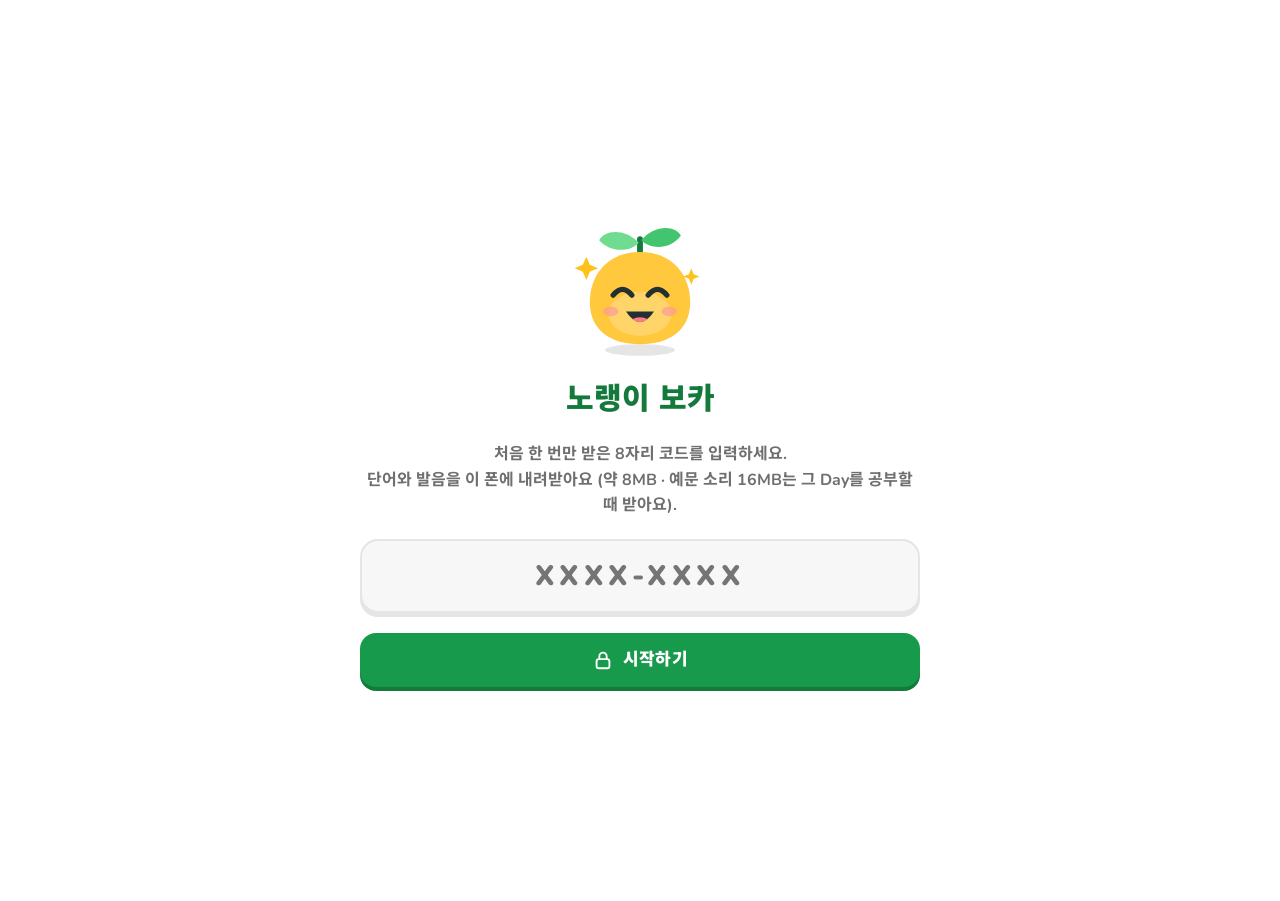
==== commit c8eb3aeb: "노랭이 보카 1.0.7: 카드 버튼 겹침·아이폰 소리 끊김 수정, 풀이 조각 듣기, 뜻 모두 고르기 - 카드 스피커가 겹쳐 보이던 것: 카드 안 작은 버튼(뜻·예문 듣기)까지 오른" ====
--- a/index.html
+++ b/index.html
@@ -83,8 +83,9 @@
 .ibtn svg{width:26px;height:26px}
 .card,.panel{background:var(--surface);border:2px solid var(--line);border-radius:var(--r);box-shadow:0 4px 0 var(--line)}
 .sec{display:flex;align-items:baseline;justify-content:space-between;gap:10px;margin-top:6px}
-.sec h2{font-size:19px;font-weight:900}
+.sec h2{font-size:19px;font-weight:900;white-space:nowrap}
 .sec span,.sec button{font-size:14px;color:var(--ink-2);font-weight:700}
+.sec span{text-align:right}
 .eyebrow{font-size:13px;font-weight:800;color:var(--ink-3);letter-spacing:.02em}
 
 /* chunky buttons */
@@ -115,7 +116,7 @@
 .mascot .m-stem{stroke:var(--green-deep);stroke-width:5;stroke-linecap:round;fill:none}
 .mascot .m-leaf1{fill:#6fdc8f}
 .mascot .m-leaf2{fill:#43c56f}
-.mascot .m-blob{fill:#ffc83d}
+.mascot .m-blob{fill:var(--pet,var(--green))}
 .mascot .m-belly{fill:#fff;opacity:.22}
 .mascot .m-pupil{fill:var(--face)}
 .mascot .m-line{stroke:var(--face);stroke-width:4.5;stroke-linecap:round;stroke-linejoin:round;fill:none}
@@ -318,7 +319,7 @@
 .card3d.flipped{transform:rotateY(180deg)}
 .face{position:absolute;inset:0;border-radius:22px;background:var(--surface);border:2px solid var(--line);box-shadow:0 5px 0 var(--line);backface-visibility:hidden;-webkit-backface-visibility:hidden;display:flex;flex-direction:column;gap:10px;padding:18px 20px 20px;overflow:hidden}
 .face.back{transform:rotateY(180deg);overflow-y:auto;overscroll-behavior:contain}
-.face .say{position:absolute;top:14px;right:14px}
+.face > .say{position:absolute;top:14px;right:14px}   /* only a face's own corner button: the small meaning/example buttons stay in their rows */
 .face .fw{font-weight:900;font-size:clamp(34px,10vw,48px);line-height:1.08;text-align:center;margin:auto 0;text-wrap:balance;overflow-wrap:anywhere;padding-inline:6px}
 .face .fw.long{font-size:clamp(26px,7.6vw,36px)}
 .face .fk{margin:auto 0;display:flex;flex-direction:column;gap:12px;text-align:center}
@@ -538,7 +539,7 @@
 .qnew{align-self:stretch;font-size:14.5px;font-weight:700;line-height:1.45;color:var(--ink);background:var(--blue-soft);border-radius:14px;padding:9px 13px}
 .qnew b{display:block;font-size:12.5px;font-weight:900;color:var(--blue);letter-spacing:.02em;margin-bottom:1px}
 .overall .bar i{background:var(--green)}
-/* beginner cards (노랭이 보카) */
+/* cards: meaning, similar words, example with its sound, 풀이 */
 .lword .pos{align-self:center;font-size:13px;font-weight:900;padding:3px 9px;border-radius:999px;background:var(--gold-soft);color:var(--gold-ink);white-space:nowrap}
 .say.sm{width:36px;height:36px;border-radius:11px;box-shadow:0 3px 0 var(--blue-deep)}
 .say.sm svg{width:19px;height:19px}
@@ -569,6 +570,24 @@
 .fb .ans .exrow .say{flex:none}
 .fb details.howto{margin-top:8px;background:var(--surface)}
 .lword .pos{margin-right:auto}
+.lword .wcol{display:flex;flex-direction:column;gap:3px;min-width:0}
+.lword .ipa{font-family:system-ui,-apple-system,'Segoe UI',Roboto,'Noto Sans',sans-serif;font-size:16px;font-weight:500;color:var(--ink-2);letter-spacing:.01em;overflow-wrap:anywhere}
+.sense{display:flex;flex-direction:column;gap:10px}
+.sense+.sense{border-top:2px solid var(--line);padding-top:12px}
+.kmean .no{width:24px;height:24px;border-radius:8px;background:var(--green-soft);color:var(--green-ink);font-size:13px;font-weight:900;display:grid;place-items:center;flex:none}
+/* the face turned away is not painted once the flip is over (the one turning in shows at once) */
+.card3d .face{transition:visibility 0s}
+.card3d:not(.flipped) .face.back,.card3d.flipped .face.front{visibility:hidden;transition:visibility 0s .46s}
+/* 풀이 chunks are buttons: tap to hear that part */
+.chunks .ck{font:inherit;text-align:left;cursor:pointer;color:inherit;transition:transform .08s,border-color .12s}
+.chunks .ck:active{transform:translateY(2px);border-color:var(--blue)}
+.chunks .ck.playing{border-color:var(--blue);background:var(--blue-soft)}
+.ckhint{font-size:12.5px;font-weight:800;color:var(--ink-3);padding-bottom:6px}
+/* pick every meaning */
+.qcount{display:inline-block;margin-left:6px;font-size:13px;font-weight:900;padding:2px 9px;border-radius:999px;background:var(--blue-soft);color:var(--blue);vertical-align:3px}
+.opts.multi .opt.sel{border-color:var(--blue);background:var(--blue-soft)}
+.opts.multi .opt.sel .k{background:var(--blue);color:#fff}
+.opts.multi .opt.missed{outline:3px dashed var(--green);outline-offset:-3px}
 
 </style>
 </head>
@@ -608,10 +627,10 @@
 <div class="toast" id="toast" role="status" hidden></div>
 <canvas id="confetti" hidden></canvas>
 <input type="file" id="filePick" class="vh" tabindex="-1" aria-hidden="true">
-<script>window.__CV__ = {"mode": "pwa", "version": "1.0.3", "crypto": {"salt": "sAna5bVhxlLXFKaItr4I4w==", "iter": 600000}, "data": {"words": "data/words.bin", "rev": "029875e49fa6"}, "audio": {"base": "data/audio/", "enc": true, "v": "8392960f37", "days": [1, 2, 3, 4, 5], "mb": 24}};</script>
+<script>window.__CV__ = {"mode": "pwa", "version": "1.0.7", "app": {"id": "noraengi", "name": "노랭이 보카", "pet": "노랭이", "keys": "nv", "cache": "nv", "backup": "noraengi-voca-backup", "wordsFile": "", "v1": "", "koSay": true, "color": "#ffc83d", "paceScope": "지금 단어(Day 1~5) 끝까지", "pace": {"5": "약 8개월 · 하루 40~100문제", "10": "약 4개월 · 하루 80~140문제", "15": "약 2개월 반 · 하루 130~200문제", "20": "약 2개월 · 하루 180~230문제", "30": "약 6주 · 하루 250~290문제"}, "intro": "하루에 새 단어 몇 개씩 할까요? 카드마다 발음과 한글 뜻을 소리로 들려주고, 쉬운 예문과 풀이도 보여 드려요. 복습은 제가 챙겨서 '오늘의 학습'에 넣어 드릴게요.", "about": "노랭이 단어장 Day 01–{last}, {count}단어. PDF의 단어와 뜻을 그대로 옮겨 겹치는 단어는 합쳤고, 예문·해석·풀이는 초보자용으로 새로 썼어요."}, "crypto": {"salt": "sAna5bVhxlLXFKaItr4I4w==", "iter": 600000}, "data": {"words": "data/words.bin", "rev": "b1606b2070d6"}, "audio": {"base": "data/audio/", "enc": true, "v": "8dfadac929", "vs": {"1": "5e5baa9768", "2": "9c7649ce29", "3": "4e1c70ba21", "4": "450dcee627", "5": "1d409e23cb"}, "xs": {"1": "96fb35916f", "2": "b99e976b1d", "3": "c00332a52f", "4": "03d6fea2a0", "5": "94eb9bd21d"}, "days": [1, 2, 3, 4, 5], "mb": 8, "xmb": 16}};</script>
 <script></script>
 <script>
-/* 노랭이 보카 core logic (forked from 초록 보카): words, spaced repetition, question generation, lessons and tests.
+/* 초록 보카 / 노랭이 보카 core logic (both apps): words, spaced repetition, question generation, lessons and tests.
    No DOM access, so the same file runs in the page and in the node tests. */
 const Logic = (() => {
   'use strict';
@@ -620,8 +639,8 @@
   const MAXBOX = INTERVAL.length - 1;
   const MASTER = 5;                                 // box at which a word counts as mastered
   const DAYMS = 864e5, SHIFT = 4 * 36e5;            // a study day rolls over at 4am local time
-  const LESSON_NEW = 5, LESSON_REV = 5, REVIEW_LESSON = 10;   // a lesson: 5 new words + up to 5 reviews, or 10 reviews
-  const MIX_TYPES = ['mcq-ko', 'mcq-en', 'syn', 'listen', 'spell', 'cloze', 'ctx', 'dict'];
+  const LESSON_NEW = 5, LESSON_REV = 5, REVIEW_LESSON = 10, DAILY_TEST = 10;   // a lesson: 5 new words + up to 5 reviews, or 10 reviews
+  const MIX_TYPES = ['mcq-ko', 'mcq-en', 'syn', 'listen', 'spell', 'cloze', 'ctx', 'dict', 'multi'];
   const AUDIO_TYPES = ['listen', 'dict'];
 
   const dayNum = (t = Date.now()) => { const d = new Date(t - SHIFT); return Math.floor((d.getTime() - d.getTimezoneOffset() * 6e4) / DAYMS); };
@@ -664,12 +683,22 @@
     }
     return out;
   }
+  // 풀이 chunks may be stored as word counts over the example ([[2, 2, 3], korean]) -> ["I sent / my resume / ...", korean]
+  function unchunk(ch, ex) {
+    if (!Array.isArray(ch) || !Array.isArray(ch[0])) return Array.isArray(ch) ? ch : null;
+    const ws = String(ex || '').trim().split(/\s+/), out = [];
+    let i = 0;
+    for (const n of ch[0]) { out.push(ws.slice(i, i + n).join(' ')); i += n; }
+    return [out.join(' / '), ch[1]];
+  }
   function prepare(rows) {
     const words = rows.map((r, i) => {
-      const senses = r[3].map(s => ({ en: s[0] || '', ko: s[1] || '', ex: s[2] || '', exKo: s[3] || '' }));
+      // a sense: similar words, meaning, example, its Korean, and the example's 풀이 (chunks [english, korean] and a tip)
+      const senses = r[3].map(s => ({ en: s[0] || '', ko: s[1] || '', ex: s[2] || '', exKo: s[3] || '', ch: unchunk(s[4], s[2]), tip: s[5] || '', ct: Array.isArray(s[6]) ? s[6] : null }));
       const e = { id: r[0] + '-' + r[1], d: r[0], n: r[1], w: r[2], senses, note: r[4] || '', fix: r[5] || '', i };
       const x = r[6] || {};   // beginner card: part of speech, words to speak, words the example uses, chunks, tip, grammar pattern
-      e.pk = x.pos || ''; e.say = x.say || ''; e.hit = x.hit || ''; e.ch = Array.isArray(x.ch) ? x.ch : null; e.tip = x.tip || ''; e.pat = !!x.pat;
+      e.pk = x.pos || ''; e.say = x.say || ''; e.hit = x.hit || ''; e.pat = !!x.pat; e.ipa = x.ipa || '';
+      if (senses[0] && !senses[0].ch && !senses[0].tip) { senses[0].ch = unchunk(x.ch, senses[0].ex); senses[0].tip = x.tip || ''; senses[0].ct = Array.isArray(x.ct) ? x.ct : null; }   // 노랭이 cards keep them per word
       e.key = e.w.toLowerCase();
       e.pos = posOf(senses[0].ko || '');
       e.stems = stems(senses.map(s => s.ko).join(','));
@@ -780,6 +809,25 @@
     }, taken);
     return finish({ t: 'syn', id: e.id }, correct, [correct, ...ds]);
   }
+  // every meaning of a word that has several: one per sense (초록), or the items of its one meaning ("공석, 결원, 개장")
+  function meaningItems(e) {
+    if (e.senses.length > 1) return e.senses.map(s => s.ko).filter(Boolean);
+    return String((e.senses[0] && e.senses[0].ko) || '').split(/[,;]/).map(x => x.trim()).filter(Boolean);
+  }
+  const multiOK = e => new Set(meaningItems(e)).size >= 2;
+  function qMulti(W, e) {   // pick every meaning: up to 4 of the word's own, the rest (to 6 options) from unrelated words
+    const own = shuffle([...new Set(meaningItems(e))]).slice(0, 4);
+    if (own.length < 2) return null;
+    const perSense = e.senses.length > 1;
+    const optionOf = c => {
+      const items = perSense ? c.senses.map(s => s.ko).filter(Boolean) : meaningItems(c);
+      return items.length ? pick(items) : null;
+    };
+    const ds = draw(tiers(W, e, c => !related(c, e)), 6 - own.length, optionOf, new Set(meaningItems(e)));
+    if (ds.length < 6 - own.length) return null;
+    const opts = shuffle([...own, ...ds]);
+    return { t: 'multi', id: e.id, si: 0, opts, ans: own.map(o => opts.indexOf(o)).sort((a, b) => a - b) };
+  }
   function makeQuestion(W, id, type, hasAudio) {
     const e = W.byId.get(id);
     if (!e) return null;
@@ -788,7 +836,7 @@
     if (e.pat && ['spell', 'spell1', 'dict', 'clozet', 'cloze'].includes(type)) type = 'mcq-en';   // patterns are not typed
     const order = { 'mcq-ko': ['mcq-ko'], listen: ['listen', 'mcq-ko'], 'mcq-en': ['mcq-en', 'mcq-ko'], syn: ['syn', 'mcq-en', 'mcq-ko'],
       spell: ['spell'], spell1: ['spell1'], dict: ['dict'], cloze: ['cloze', 'mcq-en', 'mcq-ko'], clozet: ['clozet', 'spell1'],
-      ctx: ['ctx', 'syn', 'mcq-en', 'mcq-ko'], card: ['card'] }[type] || ['mcq-ko'];
+      ctx: ['ctx', 'syn', 'mcq-en', 'mcq-ko'], kotype: ['kotype', 'mcq-ko'], multi: ['multi', 'mcq-ko'], card: ['card'] }[type] || ['mcq-ko'];
     for (const t of order) {
       let q = null;
       if (t === 'mcq-ko' || t === 'listen') q = qMeaning(W, e, t);
@@ -796,6 +844,8 @@
       else if (t === 'syn') q = qSynonym(W, e);
       else if (t === 'spell' || t === 'spell1') q = { t: 'spell', id, si: senseIndex(e), lead: t === 'spell1' ? 1 : 0 };   // lead: letters shown up front
       else if (t === 'dict') q = { t: 'dict', id, si: senseIndex(e) };
+      else if (t === 'kotype') q = e.senses[0] && e.senses[0].ko ? { t: 'kotype', id, si: 0 } : null;
+      else if (t === 'multi') q = qMulti(W, e);
       else if (t === 'cloze' || t === 'clozet') q = qCloze(W, e, t === 'clozet');
       else if (t === 'ctx') q = qContext(W, e);
       else if (t === 'card') q = { t: 'card', id };
@@ -803,12 +853,36 @@
     }
     return { t: 'card', id };
   }
+  // writing the Korean meaning: accept any listed meaning, with or without brackets, a 하다-type ending, or the particle
+  // that follows ~ ("~에 지원하다" also passes as "지원하다"); anything else goes to the learner's own judgement
+  const KO_TAIL = /(시키다|하다|되다|이다|하는|되는|적인|적으로|스러운|스럽게|하게|한|된|히|게|다)$/;
+  const koFlat = s => String(s).replace(/[^가-힣a-zA-Z0-9]/g, '');
+  function koVariants(ko) {
+    const out = new Set();
+    const add = v => { if (!v) return; out.add(v); const stem = v.replace(KO_TAIL, ''); if (stem.length >= 2) out.add(stem); };
+    for (const item of String(ko).split(/[,;·/]/)) {
+      for (const v0 of [item.replace(/\([^)]*\)/g, ' '), item]) {
+        const v1 = v0.replace(/\s+/g, ' ').trim();
+        add(koFlat(v1));
+        if (/^~/.test(v1)) add(koFlat(v1.replace(/^~\s*(을|를|에게|에서|에|의|와|과|으로|로|이|가|은|는)?\s*/, '')));
+        if (/\b[AB]\b/.test(v1)) add(koFlat(v1.replace(/\b[AB]\s*(을|를|에게|에서|에|의|와|과|으로|로|이|가|은|는)?\s*/g, '')));   // "A 를 B 로 한정하다" -> 한정하다
+      }
+    }
+    return out;
+  }
+  function checkKo(e, input) {   // several meanings typed together pass only if each one does
+    const vs = koVariants(e.senses.map(s => s.ko).join(','));
+    const parts = String(input).split(/[,;·/]/).map(koFlat).filter(Boolean);
+    return parts.length > 0 && parts.every(a => { const stem = a.replace(KO_TAIL, ''); return vs.has(a) || (stem.length >= 2 && vs.has(stem)); });
+  }
   const normSpell = s => String(s).toLowerCase().replace(/[^a-z]/g, '');
   const checkSpell = (e, input) => normSpell(input).length > 0 && normSpell(input) === normSpell(e.w);
 
   /* ---------- state ---------- */
+  const DEF_EXTRA = {};
+  function configure(o) { Object.assign(DEF_EXTRA, o || {}); }   // an app's own defaults (노랭이 reads meanings aloud)
   function defaultSettings() {
-    return { daily: 10, goal: 50, start: 1, review: 'quiz', spell: true, sfx: true, say: true, silent: true, koSay: true, repeat: 2, front: 'en', theme: 'system' };
+    return { daily: 10, goal: 50, start: 1, review: 'quiz', spell: true, sfx: true, say: true, silent: true, koSay: false, repeat: 2, front: 'en', theme: 'system', ...DEF_EXTRA };
   }
   function newState() {
     return { v: 2, prog: {}, stars: {}, wrong: {}, days: {}, tests: [], nt: null, best: 0, xpTotal: 0, settings: defaultSettings(), session: null, spots: {} };
@@ -822,7 +896,7 @@
     }
     out.prog = prog;
     for (const key of ['stars', 'wrong', 'days', 'spots', 'seenTypes']) if (!out[key] || typeof out[key] !== 'object' || Array.isArray(out[key])) out[key] = {};
-    if (out.today && (typeof out.today.d !== 'number' || !Array.isArray(out.today.steps))) out.today = null;
+    if (out.today && (typeof out.today.d !== 'number' || out.today.v !== 2 || typeof out.today.rev0 !== 'number')) out.today = null;   // keep today's plan across reloads
     if (!Array.isArray(out.tests)) out.tests = [];
     // a half-done lesson from before short lessons is dropped; its answers are already in prog
     if (out.lesson && out.lesson.v !== 3 && out.lesson.i < (out.lesson.steps || []).length) out.lesson = null;
@@ -914,6 +988,9 @@
     const left = revLeft - Math.min(revLeft, pendingNew * LESSON_REV);
     const total = Math.max(left, P.rev0 - newTotal * LESSON_REV);
     if (total > 0) steps.push({ kind: 'rev', done: revLeft === 0, nNew: 0, nRev: Math.min(REVIEW_LESSON, left || revLeft), left, total });
+    // the day closes with a short writing test on today's new words (grammar patterns are asked for their meaning)
+    const todays = ids.filter(id => W.byId.has(id)), dd = state.days[dayKey(T)];
+    if (todays.length >= 3) steps.push({ kind: 'test', done: !!(dd && dd.dtest), nNew: 0, nRev: 0, n: Math.min(DAILY_TEST, todays.length) });
     const next = steps.findIndex(x => !x.done);
     return { steps, next, finished: next < 0, left: { rev: revLeft, fresh: freshLeft } };
   }
@@ -948,7 +1025,7 @@
       .sort((a, b) => state.prog[a.id][1] - state.prog[b.id][1] || state.prog[a.id][0] - state.prog[b.id][0] || a.i - b.i)
       .map(e => e.id);
     const rev = pendingNew.concat(due).slice(0, fresh.length ? LESSON_REV : REVIEW_LESSON);
-    const steps = shuffle(rev.map(id => ntSet.has(id) ? { k: 'q', id, qt: 'mcq-ko', nw: 1 } : { k: 'q', id, qt: reviewType(state.prog[id][0], s, hasAudio) }));
+    const steps = shuffle(rev.map(id => ntSet.has(id) ? { k: 'q', id, qt: 'mcq-ko', nw: 1 } : { k: 'q', id, qt: s.review !== 'card' && multiOK(W.byId.get(id)) && state.prog[id][0] >= 2 && rand() < 0.3 ? 'multi' : reviewType(state.prog[id][0], s, hasAudio) }));
     for (const id of fresh) steps.push({ k: 'learn', id });
     for (const id of shuffle(fresh.slice())) steps.push({ k: 'q', id, qt: 'mcq-ko', nw: 1 });
     if (fresh.length >= 3) steps.push({ k: 'match', ids: shuffle(fresh.slice()) });
@@ -1043,11 +1120,23 @@
     if (range.t === 'ids') return (range.ids || []).filter(id => W.byId.has(id));
     return [];
   }
+  // 'write': a mixed writing test in three blocks, about a third each — meaning -> English (first letter shown),
+  // sound -> English, then English -> Korean meaning last, so the keyboard switches to Korean only once.
+  // Grammar patterns are only asked for their meaning.
+  function writeSteps(W, ids, hasAudio) {
+    const pats = ids.filter(id => W.byId.get(id).pat), rest = ids.filter(id => !W.byId.get(id).pat);
+    const nKo = Math.min(ids.length, Math.max(pats.length, Math.round(ids.length / 3)));
+    const nEn = ids.length - nKo, nSp = hasAudio ? Math.ceil(nEn / 2) : nEn;
+    return rest.map((id, i) => ({ k: 'q', id, qt: i < nSp ? 'spell1' : i < nEn ? 'dict' : 'kotype' }))
+      .concat(pats.map(id => ({ k: 'q', id, qt: 'kotype' })));
+  }
   function buildTest(state, W, spec, T) {
     let ids = rangeIds(state, W, spec.range, T);
+    if (spec.qt === 'multi') ids = ids.filter(id => multiOK(W.byId.get(id)));   // only words that have several meanings
     ids = spec.range.t === 'ids' ? ids.slice() : shuffle(ids.slice());
     if (spec.count && spec.count < ids.length) ids = ids.slice(0, spec.count);
-    const steps = ids.map(id => ({ k: 'q', id, qt: spec.qt === 'mix' ? pick(spec.hasAudio ? MIX_TYPES : MIX_TYPES.filter(t => !AUDIO_TYPES.includes(t))) : spec.qt }));
+    const steps = spec.qt === 'write' ? writeSteps(W, ids, spec.hasAudio)
+      : ids.map(id => ({ k: 'q', id, qt: spec.qt === 'mix' ? pick(spec.hasAudio ? MIX_TYPES : MIX_TYPES.filter(t => !AUDIO_TYPES.includes(t))) : spec.qt }));
     return { kind: 'test', T, created: Date.now(), spec, steps, i: 0, answers: [], stat: { ok: 0, n: 0, xp: 0, combo: 0, maxCombo: 0, ms: 0 } };
   }
   function answerTest(state, X, correct) {
@@ -1074,6 +1163,7 @@
   }
   function finishTest(state, X) {
     const bonus = X.stat.n ? 5 : 0, ds = dayStats(state, X.T);
+    if (X.spec && X.spec.daily) ds.dtest = true;   // today's spelling test is done
     X.stat.xp += bonus; addXp(state, ds, bonus);
     ds.tests = (ds.tests || 0) + 1;
     const wrongIds = X.answers.filter(a => !a[1]).map(a => a[0]);
@@ -1085,8 +1175,8 @@
   function clearWrong(state, id) { delete state.wrong[id]; }
 
   return {
-    INTERVAL, MAXBOX, MASTER, MIX_TYPES, LESSON_NEW, LESSON_REV, REVIEW_LESSON, dayNum, dayKey, seed, shuffle, pick,
-    stems, posOf, synonymsOf, prepare, related, makeQuestion, splitEx, checkSpell, normSpell,
+    INTERVAL, MAXBOX, MASTER, MIX_TYPES, LESSON_NEW, LESSON_REV, REVIEW_LESSON, DAILY_TEST, dayNum, dayKey, seed, shuffle, pick,
+    stems, posOf, synonymsOf, prepare, related, makeQuestion, splitEx, checkSpell, normSpell, checkKo, configure, meaningItems, multiOK,
     defaultSettings, newState, sanitize, fromV1, dayStats, dayMet, addXp, streak, touchBest,
     pickNew, ensurePlan, refreshPlan, todayPlan, dayPlan, planStatus, statusOf,
     buildLesson, lessonUnits, answerLesson, answerMatch, finishLesson,
@@ -1111,6 +1201,11 @@
 const standalone = window.matchMedia('(display-mode: standalone)').matches || window.navigator.standalone === true;
 const isIOS = /iPhone|iPad|iPod/.test(navigator.userAgent) || (navigator.platform === 'MacIntel' && navigator.maxTouchPoints > 1);
 const PWA = CFG.mode === 'pwa';
+// which app this build is: 초록 보카 (TOEFL) or 노랭이 보카 (a beginner's book); both run this same code
+const APP = Object.assign({ id: 'chorok', name: '초록 보카', pet: '초록이', keys: 'cv2', cache: 'cv', backup: 'chorok-voca-backup', wordsFile: '', v1: '',
+  koSay: false, pace: {}, paceScope: '책 끝까지', intro: '', about: '' }, CFG.app || {});
+L.configure({ koSay: APP.koSay });
+if (APP.color) document.documentElement.style.setProperty('--pet', APP.color);
 const vibrate = p => { try { if (navigator.vibrate) navigator.vibrate(p); } catch (e) {} };
 const today = () => L.dayNum();
 const mmss = ms => { const s = Math.round(ms / 1000); return Math.floor(s / 60) + ':' + pad2(s % 60); };
@@ -1166,7 +1261,7 @@
   return `<svg viewBox="0 0 ${size} ${size}" aria-hidden="true"><circle cx="${size / 2}" cy="${size / 2}" r="${r}" fill="none" stroke="${track}" stroke-width="${stroke}"/>${arcs}</svg>`;
 };
 
-function mascot(mood = 'idle', cls = '') {   // 노랭이: the sprout character in yellow; CSS picks the face for data-mood
+function mascot(mood = 'idle', cls = '') {   // the app's sprout character (초록이 / 노랭이); CSS picks the face for data-mood
   return `<svg class="mascot ${cls}" data-mood="${mood}" viewBox="0 0 120 120" aria-hidden="true">
   <ellipse class="m-shadow" cx="60" cy="114" rx="30" ry="5"/>
   <g class="m-all">
@@ -1191,7 +1286,7 @@
 
 /* ---------- words data ---------- */
 let W = null;
-const K_WORDS = 'nv-words', K_KEY = 'nv-key', K_STATE = 'nv-state', K_AT = 'nv-at';   // 노랭이 보카 shares this origin: keep our own keys
+const K_WORDS = APP.keys + '-words', K_KEY = APP.keys + '-key', K_STATE = APP.keys + '-state', K_AT = APP.keys + '-at';   // both apps share one origin: each keeps its own keys
 function storedRows() {
   if (!PWA) return window.__CV_WORDS__ || null;
   try {
@@ -1233,6 +1328,8 @@
     try {
       const raw = localStorage.getItem(K_STATE);
       if (raw) return JSON.parse(raw);
+      const v1 = APP.v1 && localStorage.getItem(APP.v1);
+      if (v1) return L.fromV1(JSON.parse(v1));
     } catch (e) {}
     return null;
   },
@@ -1323,14 +1420,14 @@
 }
 window.addEventListener('storage', ev => { if (ev.key === K_AT && state && W && Local.at() > (state.at || 0)) adoptStored(); });
 document.addEventListener('visibilitychange', () => {
-  if (document.visibilityState === 'hidden') { pauseTimers(); flush(); if (Cloud.ready) Cloud.flush(); }
-  else { if (Q) Q.t0 = Date.now(); if (state && W && Local.at() > (state.at || 0)) adoptStored(); }
+  if (document.visibilityState === 'hidden') { pauseTimers(); flush(); Sound.release(); if (Cloud.ready) Cloud.flush(); }
+  else { if (Q) Q.t0 = Date.now(); Sound.check(); if (state && W && Local.at() > (state.at || 0)) adoptStored(); }
 });
-window.addEventListener('pagehide', () => { flush(); if (Cloud.ready) Cloud.flush(); });
+window.addEventListener('pagehide', () => { flush(); Sound.release(); if (Cloud.ready) Cloud.flush(); });
 
 /* ---------- sound ---------- */
 const Sound = {
-  _ctx: null, bus: null, vbus: null, primed: false,
+  _ctx: null, bus: null, vbus: null, primed: false, stuck: false,
   ctx() {
     if (this._ctx) return this._ctx;
     const AC = window.AudioContext || window.webkitAudioContext;
@@ -1341,14 +1438,52 @@
     this.vbus = this._ctx.createGain(); this.vbus.gain.value = 1; this.vbus.connect(master);
     return this._ctx;
   },
-  session() {
-    try { if (navigator.audioSession) navigator.audioSession.type = state && state.settings.silent ? 'playback' : 'auto'; } catch (e) {}
+  // iOS can leave the context "interrupted" (web-audio-api issue 2585) or "running" with a frozen clock after the app
+  // comes back (WebKit bug 263627): resume it on every tap, and make a fresh one when it does not come back
+  reset() {
+    const old = this._ctx;
+    this._ctx = null; this.primed = false;
+    if (old) { try { old.close(); } catch (e) {} }
+    return this.ctx();
+  },
+  wake() {   // called on every tap, inside the user gesture
+    const c = this._ctx;
+    if (!c) return;
+    if (this.stuck || c.state === 'closed') { this.stuck = false; this.reset(); this.unlock(); return; }
+    if (c.state !== 'running') c.resume().catch(() => {});
+  },
+  check() {   // after coming back to the app: a context that is not really running gets replaced on the next tap
+    const c = this._ctx;
+    if (!c) return;
+    const t0 = c.currentTime;
+    setTimeout(() => { if (c === this._ctx && (c.state !== 'running' || c.currentTime === t0)) this.stuck = true; }, 350);
+  },
+  async ready() {   // -> a running context, or null (the next tap replaces a stuck one, inside its user activation)
+    const c = this.ctx();
+    if (!c || this.stuck) return null;
+    if (c.state !== 'running') { try { await Promise.race([c.resume(), sleep(1500)]); } catch (e) {} }
+    if (c.state === 'running') return c;
+    this.stuck = true;
+    return null;
+  },
+  // iOS: 'playback' lets sounds through the silent switch, but while it is set and the context runs, Safari treats the page
+  // as now-playing media and shows it at the top of the screen (w3c/mediasession issue 378). So claim it only while a
+  // sound plays (ms: how long) and hand it back right after.
+  release() { clearTimeout(this.relT); this.relAt = 0; try { if (navigator.audioSession) navigator.audioSession.type = 'auto'; } catch (e) {} },
+  session(ms = 0) {
+    const na = navigator.audioSession;
+    if (!na) return;
+    const want = state && state.settings.silent ? 'playback' : 'auto', until = Date.now() + ms + 1200;
+    try { if (na.type !== want) na.type = want; } catch (e) {}
+    if (until <= (this.relAt || 0)) return;   // a longer sound is still playing: keep its later release
+    this.relAt = until;
+    clearTimeout(this.relT);
+    this.relT = setTimeout(() => { this.relAt = 0; try { na.type = 'auto'; } catch (e) {} }, ms + 1200);
   },
   unlock() {
-    this.session();
     const c = this.ctx();
     if (!c) return;
-    if (c.state === 'suspended') c.resume().catch(() => {});
+    if (c.state !== 'running') c.resume().catch(() => {});
     if (!this.primed) {
       try { const b = c.createBuffer(1, 1, 22050); const s = c.createBufferSource(); s.buffer = b; s.connect(c.destination); s.start(0); this.primed = true; } catch (e) {}
     }
@@ -1380,7 +1515,8 @@
     if (!state || !state.settings.sfx) return;
     const c = this.ctx();
     if (!c) return;
-    if (c.state === 'suspended') c.resume().catch(() => {});
+    this.session(1700);
+    if (c.state !== 'running') c.resume().catch(() => {});
     const t = c.currentTime + 0.015, N = (f, at, d, o) => this.note(f, t + at, d, o);
     try {
       if (name === 'right') { N(880, 0, 0.16, { g: 0.2, type: 'triangle' }); N(1318.5, 0.085, 0.3, { g: 0.2, type: 'triangle' }); N(2637, 0.085, 0.14, { g: 0.035 }); }
@@ -1418,6 +1554,7 @@
       const best = v.find(v => /premium|enhanced|neural|natural/i.test(v.name)) || v.find(v => v.lang.replace('_', '-') === lang) || v[0];
       if (best) u.voice = best;
       u.onend = end; u.onerror = end;
+      Sound.session(Math.max(1500, text.length * 110));   // keep the silent-switch-proof session for the whole utterance
       speechSynthesis.speak(u);
       setTimeout(end, 5000);
     } catch (e) { end(); }
@@ -1426,13 +1563,23 @@
 const Voice = {
   packs: new Map(), bufs: new Map(), order: [], cur: null, failed: false, tok: 0,
   available() { return !!(CFG.audio && (!CFG.audio.enc || localStorage.getItem(K_KEY))) && !this.failed; },
-  url(d) { return CFG.audio.base + 'd' + pad2(d) + (CFG.audio.ext || '.bin') + (CFG.audio.enc && CFG.audio.v ? '?v=' + CFG.audio.v : ''); },
-  pack(d) {
-    if (!this.packs.has(d)) {
-      this.packs.set(d, (async () => {
+  // dNN: a Day's word clips; xNN: its example clips (when the build splits them: CFG.audio.xs). Each pack has its own version
+  url(d, x) {
+    const a = CFG.audio, v = x ? a.xs[d] : (a.vs && a.vs[d]) || a.v;
+    return a.base + (x ? 'x' : 'd') + pad2(d) + (a.ext || '.bin') + (a.enc && v ? '?v=' + v : '');
+  },
+  pack(d, x) {
+    x = !!(x && CFG.audio.xs);
+    const pk = (x ? 'x' : 'd') + d;
+    if (x) {   // example packs are big (about 2 MB): keep the 3 used last
+      this.xorder = (this.xorder || []).filter(k => k !== pk); this.xorder.push(pk);
+      while (this.xorder.length > 3) this.packs.delete(this.xorder.shift());
+    }
+    if (!this.packs.has(pk)) {
+      this.packs.set(pk, (async () => {
         let res = null;
-        if (PWA && 'caches' in window) { try { res = await caches.match(new URL(this.url(d), location.href).href); } catch (e) { res = null; } }
-        if (!res) res = await fetch(this.url(d));
+        if (PWA && 'caches' in window) { try { res = await caches.match(new URL(this.url(d, x), location.href).href); } catch (e) { res = null; } }
+        if (!res) res = await fetch(this.url(d, x));
         if (!res.ok) throw new Error('audio ' + res.status);
         let buf;
         if (CFG.audio.b64) {   // claude.ai serves the packs as base64 text
@@ -1446,47 +1593,133 @@
         const n = dv.getUint16(4, true), base = 6 + n * 10, index = new Map();
         for (let i = 0, p = 6; i < n; i++, p += 10) index.set(dv.getUint16(p, true), [base + dv.getUint32(p + 2, true), dv.getUint32(p + 6, true)]);
         return { buf, index };
-      })().catch(e => { this.packs.delete(d); throw e; }));
+      })().catch(e => { this.packs.delete(pk); throw e; }));
     }
-    return this.packs.get(d);
+    return this.packs.get(pk);
   },
   preload(ids) { const days = new Set(ids.map(id => W.byId.get(id)).filter(Boolean).map(e => e.d)); for (const d of days) this.pack(d).catch(() => {}); },
-  async buffer(e, sent) {
-    const key = e.id + (sent ? 's' : '');
+  async topUp() {   // word packs missing from the cache (a new version changes their URLs): fetch them again, two at a time
+    if (!CFG.audio || !('caches' in window) || !navigator.onLine) return;
+    const store = await caches.open(APP.cache + '-data').catch(() => null);
+    if (!store) return;
+    const queue = CFG.audio.days.slice();
+    const worker = async () => {
+      while (queue.length) {
+        const url = new URL(this.url(queue.shift()), location.href).href;
+        try { if (!(await store.match(url))) await store.add(url); } catch (e) {}
+      }
+    };
+    await Promise.all([worker(), worker()]);
+  },
+  clipKey(e, si) { return si == null ? e.n : e.n + 10000 * (si + 1); },
+  async slice(e, si) {   // the clip's own m4a bytes
+    const p = await this.pack(e.d, si != null), ent = p.index.get(this.clipKey(e, si));
+    if (!ent) throw new Error('no clip');
+    return p.buf.slice(ent[0], ent[0] + ent[1]);
+  },
+  async buffer(e, si) {
+    const key = e.id + (si == null ? '' : 's' + si);
     if (this.bufs.has(key)) return this.bufs.get(key);
-    const p = await this.pack(e.d), ent = p.index.get(sent ? e.n + 10000 : e.n);
-    if (!ent) throw new Error('no clip');
-    const c = Sound.ctx(), slice = p.buf.slice(ent[0], ent[0] + ent[1]);
+    const c = Sound.ctx(), slice = await this.slice(e, si);
     const ab = await new Promise((res, rej) => { const r = c.decodeAudioData(slice, res, rej); if (r && r.then) r.then(res, rej); });
     this.bufs.set(key, ab); this.order.push(key);
+    const cap = (k) => k.includes('s') ? 1 : 0, nx = this.order.filter(cap).length;   // sentences are long: keep 12 of them, 90 clips in all
+    if (nx > 12) { const i = this.order.findIndex(cap); this.bufs.delete(this.order[i]); this.order.splice(i, 1); }
     if (this.order.length > 90) this.bufs.delete(this.order.shift());
     return ab;
   },
-  stop() { this.tok++; if (this.cur) { try { this.cur.stop(); } catch (e) {} this.cur = null; } try { speechSynthesis.cancel(); } catch (e) {} },
-  async play(id, sent) {   // sent: the example sentence instead of the word
+  stop() {
+    this.tok++;
+    if (this.cur) { try { this.cur.stop(); } catch (e) {} this.cur = null; }
+    if (this.el && !this.el.paused) { try { this.el.pause(); } catch (e) {} }
+    try { speechSynthesis.cancel(); } catch (e) {}
+  },
+  async playEl(e, si, tok) {   // the same clip through an <audio> element, for when Web Audio is stuck
+    const bytes = await this.slice(e, si);
+    if (tok !== this.tok) return;
+    const url = URL.createObjectURL(new Blob([bytes], { type: 'audio/mp4' })), a = this.el || (this.el = new Audio());
+    try {
+      a.src = url;
+      await Promise.race([a.play(), sleep(3000).then(() => { throw new Error('play timeout'); })]);
+      await new Promise(res => { a.onended = res; a.onerror = res; a.onpause = res; setTimeout(res, 20000); });
+    } finally { a.onended = a.onerror = a.onpause = null; try { a.removeAttribute('src'); a.load(); } catch (e) {} URL.revokeObjectURL(url); }
+  },
+  async playPart(id, si, k) {   // one 풀이 chunk: that stretch of the example clip (word timestamps), else the phone's voice
+    const e = W.byId.get(id), s = e && e.senses[si];
+    if (!s) return;
+    const span = s.ct && s.ct[k];
+    Sound.unlock();
+    this.stop();
+    const tok = this.tok;
+    if (span && this.available()) {
+      try {
+        const c = await Sound.ready();
+        if (tok !== this.tok) return;
+        if (c) {
+          const ab = await this.buffer(e, si);
+          if (tok !== this.tok) return;
+          const from = Math.max(0, span[0] - 0.03), dur = Math.max(0.1, Math.min(ab.duration - from, span[1] - from + 0.06));
+          const src = c.createBufferSource();
+          src.buffer = ab; src.connect(Sound.vbus);
+          Sound.session(dur * 1000);
+          let ended = false; src.onended = () => { ended = true; };
+          src.start(0, from, dur);
+          this.cur = src;
+          const t0 = c.currentTime;
+          await sleep(Math.min(260, dur * 1000));
+          if (tok !== this.tok) return;
+          if (ended || c.currentTime > t0) {
+            if (!ended) await new Promise(res => { src.onended = res; setTimeout(res, Math.max(0, dur * 1000 - 260) + 300); });
+            return;
+          }
+          try { src.stop(); } catch (err) {}
+          this.cur = null;
+          Sound.stuck = true;
+        }
+      } catch (err) { if (tok !== this.tok) return; }
+    }
+    if (tok !== this.tok) return;
+    await tts(s.ch ? s.ch[0].split(/\s*\/\s*/)[k] || '' : '', 'en-US');
+  },
+  async play(id, si) {   // si: the example sentence of that sense instead of the word
     const e = W.byId.get(id);
     if (!e) return;
     Sound.unlock();
     this.stop();
     const tok = this.tok;
-    if (this.available() && Sound.ctx()) {
+    if (this.available()) {
       try {
-        const ab = await this.buffer(e, sent), c = Sound.ctx();
+        const c = await Sound.ready();
         if (tok !== this.tok) return;
-        if (c.state === 'suspended') await c.resume();
-        if (tok !== this.tok) return;
-        const src = c.createBufferSource();
-        src.buffer = ab; src.connect(Sound.vbus); src.start();
-        this.cur = src;
-        await new Promise(res => { src.onended = res; setTimeout(res, ab.duration * 1000 + 400); });
+        if (c) {
+          const ab = await this.buffer(e, si);
+          if (tok !== this.tok) return;
+          const src = c.createBufferSource();
+          src.buffer = ab; src.connect(Sound.vbus);
+          let ended = false; src.onended = () => { ended = true; };
+          Sound.session(ab.duration * 1000);
+          src.start();
+          this.cur = src;
+          const t0 = c.currentTime;
+          await sleep(260);
+          if (tok !== this.tok) return;
+          if (ended || c.currentTime > t0) {
+            if (!ended) await new Promise(res => { src.onended = res; setTimeout(res, Math.max(0, ab.duration * 1000 - 260) + 400); });
+            return;
+          }
+          try { src.stop(); } catch (err) {}
+          this.cur = null;
+          Sound.stuck = true;   // the clock did not move: play this clip another way, and replace the context on the next tap
+        }
+        await this.playEl(e, si, tok);
         return;
-      } catch (err) { if (tok !== this.tok) return; console.warn('[노랭이 보카] 발음 파일 재생 실패, 기기 음성으로 대신 읽어요', err); }
+      } catch (err) { if (tok !== this.tok) return; console.warn(`[${APP.name}] 발음 파일 재생 실패, 기기 음성으로 대신 읽어요`, err); }
     }
     if (tok !== this.tok) return;
-    await tts(sent ? (e.senses[0] && e.senses[0].ex) || '' : e.say || e.w, 'en-US');
+    await tts(si == null ? e.say || e.w : (e.senses[si] && e.senses[si].ex) || '', 'en-US');
   },
 };
-function koSpeak(e) { return ((e.senses[0] && e.senses[0].ko) || '').replace(/~/g, '').replace(/\([^)]*\)/g, '').split(',').slice(0, 3).join(', '); }
+function koSpeak(e, si = 0) { return ((e.senses[si] && e.senses[si].ko) || '').replace(/~/g, '').replace(/\([^)]*\)/g, '').split(',').slice(0, 3).join(', '); }
 async function sayWordThenKo(e, still) {   // English word, then its Korean meaning with the phone's own voice
   const p = Voice.play(e.id), tok = Voice.tok;
   await p;
@@ -1551,16 +1784,19 @@
     (s.ko ? `<p class="ko">${esc(s.ko)}</p>` : '') + (s.en ? `<p class="en" lang="en"><span class="syn">syn</span>${esc(s.en)}</p>` : '') +
     (o.ex && s.ex ? `<p class="exs" lang="en">${exMarked(e, i)}</p>${s.exKo ? `<p class="exk">${esc(s.exKo)}</p>` : ''}` : '') + '</div></li>').join('') + '</ol>';
 }
-function howtoHTML(e) {   // 풀이: the example in meaning chunks with a Korean gloss under each, and a one-line tip
-  if (!e.ch && !e.tip) return '';
-  const en = e.ch ? e.ch[0].split(/\s*\/\s*/) : [], ko = e.ch ? e.ch[1].split(/\s*\/\s*/) : [];
-  return `<details class="howto"><summary>풀이 보기</summary>${en.length ? `<div class="chunks">${en.map((x, i) => `<span class="ck"><b lang="en">${esc(x)}</b><small>${esc(ko[i] || '')}</small></span>`).join('')}</div>` : ''}${e.tip ? `<p class="tip"><b>팁</b>${esc(e.tip)}</p>` : ''}</details>`;
-}
-function cardHTML(e) {   // quick view first: meaning, similar words, example and its Korean; 풀이 folds out
-  const s = e.senses[0] || {};
-  return `<div class="kmean"><p class="ko">${esc(s.ko || '')}</p><button class="say sm alt" type="button" data-act="sayKo" data-id="${e.id}" aria-label="뜻 듣기">${I.speaker}</button></div>` +
+function howtoHTML(e, si = 0) {   // 풀이: the example in meaning chunks with a Korean gloss under each, and a one-line tip
+  const s = e.senses[si] || {};
+  if (!s.ch && !s.tip) return '';
+  const en = s.ch ? s.ch[0].split(/\s*\/\s*/) : [], ko = s.ch ? s.ch[1].split(/\s*\/\s*/) : [];
+  return `<details class="howto"><summary>풀이 보기</summary>${en.length ? `<p class="ckhint">조각을 누르면 그 부분만 들려줘요</p><div class="chunks">${en.map((x, i) => `<button class="ck" type="button" data-act="sayCk" data-id="${e.id}" data-si="${si}" data-k="${i}" aria-label="${esc(x)} 듣기"><b lang="en">${esc(x)}</b><small>${esc(ko[i] || '')}</small></button>`).join('')}</div>` : ''}${s.tip ? `<p class="tip"><b>팁</b>${esc(s.tip)}</p>` : ''}</details>`;
+}
+function cardHTML(e) {   // quick view first: meaning, similar words, example and its Korean; 풀이 folds out. One block per sense
+  const multi = e.senses.length > 1;
+  return e.senses.map((s, i) => '<div class="sense">' +
+    `<div class="kmean">${multi ? `<span class="no">${i + 1}</span>` : ''}<p class="ko">${esc(s.ko || '')}</p><button class="say sm alt" type="button" data-act="sayKo" data-id="${e.id}" data-si="${i}" aria-label="뜻 듣기">${I.speaker}</button></div>` +
     (s.en ? `<p class="syn2">비슷한 말 <span lang="en">${esc(s.en)}</span></p>` : '') +
-    (s.ex ? `<div class="exbox"><div class="exrow"><p class="exs" lang="en">${exMarked(e, 0)}</p><button class="say sm" type="button" data-act="sayEx" data-id="${e.id}" aria-label="예문 듣기">${I.speaker}</button></div>${s.exKo ? `<p class="exk">${esc(s.exKo)}</p>` : ''}</div>` : '') + howtoHTML(e);
+    (s.ex ? `<div class="exbox"><div class="exrow"><p class="exs" lang="en">${exMarked(e, i)}</p><button class="say sm" type="button" data-act="sayEx" data-id="${e.id}" data-si="${i}" aria-label="예문 듣기">${I.speaker}</button></div>${s.exKo ? `<p class="exk">${esc(s.exKo)}</p>` : ''}</div>` : '') +
+    howtoHTML(e, i) + '</div>').join('');
 }
 function exMarked(e, si) {   // the example with the headword in bold
   const p = L.splitEx(e, si);
@@ -1626,12 +1862,13 @@
   return { n: ws.length, m, l };
 }
 function stepLabel(x) {
+  if (x.kind === 'test') return `쓰기 테스트 · 오늘 단어 ${x.n}개`;
   if (x.kind === 'new') return `새 단어 ${x.nNew}개${x.nRev ? ` + 복습 ${x.nRev}개` : ''}`;
   return x.total > x.left ? `복습 ${x.total - x.left}/${x.total}문제` : `복습 ${x.total}문제`;
 }
 // what a daily count means over the whole book: simulated at 80% right (sim_pace.js), rounded
-const PACE = { 5: '약 8개월 · 하루 40~100문제', 10: '약 4개월 · 하루 80~140문제', 15: '약 2개월 반 · 하루 130~200문제', 20: '약 2개월 · 하루 180~230문제', 30: '약 6주 · 하루 250~290문제' };
-const paceText = n => PACE[n] ? `지금 단어(Day 1~5) 끝까지 ${PACE[n]} (정답률 80% 가정)` : '';
+const PACE = APP.pace || {};
+const paceText = n => PACE[n] ? `${APP.paceScope} ${PACE[n]} (정답률 80% 가정)` : '';
 function renderHome() {
   if (!Q) settleSessions();
   const T = today(), s = state;
@@ -1651,12 +1888,12 @@
   } else if (!ps.finished) {
     const rv = ps.steps.find(x => x.kind === 'rev'), nNew = ps.steps.filter(x => x.kind === 'new').length * L.LESSON_NEW;
     const todayWhat = [nNew ? `새 단어 ${Math.min(nNew, (s.nt && s.nt.ids.length) || nNew)}개` : '', rv ? `복습 ${rv.total}문제` : ''].filter(Boolean).join(' + ');
-    say = (doneN ? `좋아요! ${doneN}/${total} 했어요.` : streak ? `${streak}일 연속 학습 중! 오늘은 ${todayWhat}예요.` : `오늘은 ${todayWhat}예요. 하나씩 해 봐요!`) + `<small>다음: ${nx.kind === 'rev' ? `복습 ${nx.nRev}문제씩 (남은 ${nx.left}문제)` : stepLabel(nx)}</small>`;
-    cta = `<button class="btn" type="button" data-act="planNext">${I.play}${nx.kind === 'rev' ? (nx.total > nx.left ? '복습 이어서' : '복습 시작') + ` · ${nx.nRev}문제` : `${ps.next + 1}단계 시작`}</button>`;
+    say = (doneN ? `좋아요! ${doneN}/${total} 했어요.` : streak ? `${streak}일 연속 학습 중! 오늘은 ${todayWhat}예요.` : `오늘은 ${todayWhat}예요. 하나씩 해 봐요!`) + `<small>다음: ${nx.kind === 'rev' ? `복습 ${nx.nRev}문제씩 (남은 ${nx.left}문제)` : nx.kind === 'test' ? `마무리 쓰기 테스트 (오늘 단어 ${nx.n}개)` : stepLabel(nx)}</small>`;
+    cta = `<button class="btn" type="button" data-act="planNext">${I.play}${nx.kind === 'rev' ? (nx.total > nx.left ? '복습 이어서' : '복습 시작') + ` · ${nx.nRev}문제` : nx.kind === 'test' ? `쓰기 테스트 시작 · ${nx.n}문제` : `${ps.next + 1}단계 시작`}</button>`;
   } else {
     say = `오늘 학습 끝! 정말 잘했어요.<small>${tomorrow ? `내일은 복습 ${tomorrow}개부터 시작해요.` : '내일 또 만나요.'}</small>`; mood = 'happy';
   }
-  const steps = ps.steps.map((x, i) => `<li class="${x.done ? 'done' : i === ps.next ? 'next' : ''}"><i>${x.done ? I.check : i + 1}</i><span>${x.done ? (x.kind === 'new' ? '새 단어 레슨' : '복습 레슨') : stepLabel(x)}</span></li>`).join('');
+  const steps = ps.steps.map((x, i) => `<li class="${x.done ? 'done' : i === ps.next ? 'next' : ''}"><i>${x.done ? I.check : i + 1}</i><span>${x.done ? (x.kind === 'new' ? '새 단어 레슨' : x.kind === 'test' ? '쓰기 테스트' : '복습 레슨') : stepLabel(x)}</span></li>`).join('');
   const more = ps.finished && !lesson ? `<details class="more"><summary>더 공부하기</summary><div class="more-in">
       <button class="btn alt" type="button" data-act="lessonExtra">새 단어 ${L.LESSON_NEW}개 더</button>
       <button class="btn alt" type="button" data-act="tab" data-tab="words">오답노트 · 즐겨찾기 · 듣기 모드</button></div></details>` : '';
@@ -1664,7 +1901,7 @@
   const curId = (s.nt && s.nt.ids.find(id => !s.prog[id])) || L.pickNew(s, W, 1)[0], cur = curId ? W.byId.get(curId).d : null;
   const install = PWA && !standalone && isIOS ? `<div class="banner">${I.share}<span><b>앱처럼 쓰려면</b> 공유 버튼 → ‘홈 화면에 추가’를 누르고 홈 화면 아이콘으로 여세요.</span></div>` : '';
   $('s-home').innerHTML = `<div class="wrap">
-    <div class="topbar"><div class="brand">${mascot('idle')}<span>노랭이 보카</span></div>
+    <div class="topbar"><div class="brand">${mascot('idle')}<span>${esc(APP.name)}</span></div>
       <div class="tstats"><span class="tchip flame ${met ? 'on' : ''}" title="연속 학습 ${streak}일">${streak ? I.flame : I.flameOff}${streak}</span><button class="ibtn" type="button" data-act="settings" aria-label="설정">${I.gear}</button></div></div>
     ${install}
     <p class="eyebrow" style="margin:-6px 4px -4px">${esc(dateLabel)}</p>
@@ -1679,7 +1916,7 @@
 }
 async function onboard() {
   if (state.onboarded || screen !== 'home') return;
-  const v = await sheet(`${mascot('happy', 'hop')}<h3>안녕하세요! 저는 노랭이예요</h3><p>하루에 새 단어 몇 개씩 할까요? 카드마다 발음과 한글 뜻을 소리로 들려주고, 쉬운 예문과 풀이도 보여 드려요. 복습은 제가 챙겨서 '오늘의 학습'에 넣어 드릴게요.</p>
+  const v = await sheet(`${mascot('happy', 'hop')}<h3>안녕하세요! 저는 ${esc(APP.pet)}예요</h3><p>${esc(APP.intro)}</p>
     <div class="seg" id="obSeg">${[5, 10, 15, 20].map(n => `<button type="button" data-act="obPick" data-v="${n}" aria-pressed="${n === state.settings.daily}">${n}개</button>`).join('')}</div>
     <p class="muted" id="obPace" style="font-size:14px;margin-top:-4px">${esc(paceText(state.settings.daily))}</p>
     <button class="btn" type="button" data-act="sheet" data-v="go">시작하기</button>`);
@@ -1706,6 +1943,11 @@
   Sound.unlock(); Sound.sfx('start');
   run(s);
 }
+function startDailyTest() {   // today's new words in three writing formats (see L.buildTest 'write')
+  const ids = L.shuffle(((state.nt && state.nt.ids) || []).filter(id => state.prog[id] && W.byId.has(id))).slice(0, L.DAILY_TEST);
+  if (!ids.length) { toast('오늘 배운 단어가 아직 없어요'); return; }
+  startTest({ range: { t: 'ids', ids }, qt: 'write', label: '오늘의 쓰기 테스트', daily: true });
+}
 function startTest(spec) {
   const X = L.buildTest(state, W, Object.assign({ hasAudio: Voice.available() }, spec), today());
   if (!X.steps.length) { toast('이 범위에는 단어가 없어요'); return; }
@@ -1748,7 +1990,7 @@
   'mcq-ko': '영어 단어를 보고 알맞은 뜻을 골라요', 'mcq-en': '한글 뜻을 보고 알맞은 영어 단어를 골라요', syn: '뜻이 가장 가까운 영어 단어(동의어)를 골라요',
   listen: '발음을 듣고 뜻을 골라요. 스피커를 누르면 다시 들려요', spell: "한글 뜻을 보고 영어 단어를 직접 써요. 막히면 '힌트'를 눌러요",
   dict: "발음을 듣고 들리는 단어를 써요. 막히면 '힌트'를 눌러요", cloze: '예문의 빈칸에 들어갈 단어를 골라요', clozet: '예문의 빈칸에 들어갈 단어를 직접 써요. 아래 해석이 힌트예요',
-  ctx: '토플 문제처럼, 문장 속 표시된 단어와 뜻이 가장 가까운 것을 골라요', match: '왼쪽 단어와 오른쪽 뜻을 하나씩 눌러 짝을 맞춰요', card: '카드를 뒤집어 보고, 알았는지 스스로 골라요',
+  ctx: '토플 문제처럼, 문장 속 표시된 단어와 뜻이 가장 가까운 것을 골라요', kotype: '영어 단어를 보고 뜻을 한글로 써요. 비슷하게 써도 돼요', multi: '뜻이 여러 개인 단어예요. 맞는 뜻을 모두 골라서 확인을 눌러요', match: '왼쪽 단어와 오른쪽 뜻을 하나씩 눌러 짝을 맞춰요', card: '카드를 뒤집어 보고, 알았는지 스스로 골라요',
 };
 function introHTML(t) {   // shown once per format
   if (!INTRO[t] || state.seenTypes[t]) return '';
@@ -1771,13 +2013,19 @@
   const q = st.q, say = state.settings.say;
   if (st.k === 'learn') {
     body.innerHTML = `${tagHTML(st)}<div class="lcard"><div class="idx"><span class="hole"></span><span>DAY ${pad2(e.d)}</span><span>·</span><span>No. ${e.n}</span></div>
-      <div class="lword"><span class="w" lang="en">${esc(e.w)}</span>${e.pk ? `<span class="pos">${esc(e.pk)}</span>` : ''}<button class="say" type="button" data-act="say" data-id="${e.id}" aria-label="발음 듣기">${I.speaker}</button></div>
+      <div class="lword"><div class="wcol"><span class="w" lang="en">${esc(e.w)}</span>${e.ipa ? `<span class="ipa">${esc(e.ipa)}</span>` : ''}</div>${e.pk ? `<span class="pos">${esc(e.pk)}</span>` : ''}<button class="say" type="button" data-act="say" data-id="${e.id}" aria-label="발음 듣기">${I.speaker}</button></div>
       ${cardHTML(e)}${extrasHTML(e)}</div>`;
     foot.innerHTML = `<button class="btn" type="button" data-act="next">알겠어요</button>`;
     if (say) sayWordThenKo(e, () => curStep() === st);
     return;
   }
   if (q.t === 'card') { renderCardStep(st, e); return; }
+  if (q.t === 'multi') {   // every meaning of the word: toggle them, then 확인
+    body.innerHTML = `${tagHTML(st)}<p class="qprompt">뜻을 모두 고르세요 <span class="qcount">${q.ans.length}개</span></p>${wordHead(e)}<div class="opts multi" role="group">${q.opts.map((o, i) => `<button class="opt" type="button" data-act="mtoggle" data-i="${i}" aria-pressed="false"><span class="k">${i + 1}</span><span>${esc(o)}</span></button>`).join('')}</div>`;
+    foot.innerHTML = `<button class="btn" type="button" data-act="multiGo" id="multiGo" disabled>확인</button>`;
+    if (say) Voice.play(e.id);
+    return;
+  }
   const optsHTML = (en) => `<div class="opts" role="group">${q.opts.map((o, i) => `<button class="opt ${en ? 'en' : ''}" type="button" data-act="pick" data-i="${i}" ${en ? 'lang="en"' : ''}><span class="k">${i + 1}</span><span>${esc(o)}</span></button>`).join('')}</div>`;
   if (q.t === 'mcq-ko') {
     body.innerHTML = `${tagHTML(st)}<p class="qprompt">이 단어의 뜻은?</p>${wordHead(e)}${optsHTML(false)}`;
@@ -1796,6 +2044,13 @@
   } else if (q.t === 'ctx') {
     body.innerHTML = `${tagHTML(st)}<p class="qprompt">문장 속 이 단어와 뜻이 가장 가까운 것은?</p>${charBubble(sentHTML(q.parts, 'mark'))}${optsHTML(true)}`;
     if (say) Voice.play(e.id);
+  } else if (q.t === 'kotype') {
+    body.innerHTML = `${tagHTML(st)}<p class="qprompt">이 단어의 뜻을 한글로 쓰세요</p>${wordHead(e)}
+      <div class="spell"><input id="koIn" type="text" autocomplete="off" autocorrect="off" autocapitalize="none" spellcheck="false" placeholder="비슷하게 써도 돼요" aria-label="뜻 입력"></div>`;
+    foot.innerHTML = `<button class="btn" type="button" data-act="koGo">확인</button>`;
+    if (say) Voice.play(e.id);
+    setTimeout(() => { const i = $('koIn'); if (i) i.focus(); }, 60);
+    return;
   } else if (q.t === 'spell' || q.t === 'clozet' || q.t === 'dict') {
     typeUI(st, e, q);
     return;
@@ -1862,6 +2117,25 @@
   btns.forEach((b, j) => { b.disabled = true; if (j === q.a) b.classList.add('right'); else if (j === i) b.classList.add('wrong'); else b.classList.add('dim'); });
   resolve(ok, st);
 }
+function mtoggle(i) {
+  if (Q.locked) return;
+  const b = document.querySelector(`#qbody .opts.multi .opt[data-i="${i}"]`);
+  if (!b) return;
+  const on = b.getAttribute('aria-pressed') !== 'true';
+  b.setAttribute('aria-pressed', String(on)); b.classList.toggle('sel', on);
+  Sound.sfx('tap');
+  const go = $('multiGo'); if (go) go.disabled = !document.querySelector('#qbody .opts.multi .opt.sel');
+}
+function multiGo() {   // right only when exactly the word's meanings are picked
+  if (Q.locked) return;
+  const st = curStep(), q = st.q, btns = [...document.querySelectorAll('#qbody .opts.multi .opt')];
+  const picked = btns.filter(b => b.classList.contains('sel')).map(b => Number(b.dataset.i));
+  if (!picked.length) return;
+  const want = new Set(q.ans), ok = picked.length === want.size && picked.every(i => want.has(i));
+  Q.locked = true;
+  btns.forEach(b => { const i = Number(b.dataset.i), sel = picked.includes(i); b.disabled = true; b.classList.remove('sel'); b.classList.add(...(want.has(i) ? (sel ? ['right'] : ['right', 'missed']) : [sel ? 'wrong' : 'dim'])); });
+  resolve(ok, st);
+}
 function spellGo() {
   if (Q.locked) return;
   const inp = $('spellIn'); if (!inp) return;
@@ -1872,6 +2146,23 @@
   inp.classList.add(ok ? 'right' : 'wrong');
   inp.readOnly = true;
   inp.blur();
+  resolve(ok, st);
+}
+function koGo() {   // a listed meaning passes at once; anything else is shown next to the meanings for the learner to judge
+  if (!Q || Q.locked) return;
+  const inp = $('koIn'); if (!inp) return;
+  if (!inp.value.trim()) { inp.focus(); return; }
+  const st = curStep(), e = W.byId.get(st.id);
+  Q.locked = true; inp.readOnly = true; inp.blur();
+  if (L.checkKo(e, inp.value)) { inp.classList.add('right'); resolve(true, st); return; }
+  $('fbIn').innerHTML = `<div class="hd"><span>이렇게 써도 맞을까요?</span></div><div class="ans"><div>정답: <b>${esc((e.senses[0] && e.senses[0].ko) || '')}</b></div><div>내가 쓴 답: ${esc(inp.value.trim())}</div></div>
+    <div class="row"><button class="btn alt" type="button" data-act="koSelf" data-v="0" style="flex:1">틀렸어요</button><button class="btn" type="button" data-act="koSelf" data-v="1" style="flex:1">맞았어요</button></div>`;
+  const fb = $('fb'); fb.classList.remove('bad'); fb.classList.add('show');
+}
+function koSelf(ok) {
+  const st = curStep(), inp = $('koIn');
+  hideFb();
+  if (inp) inp.classList.add(ok ? 'right' : 'wrong');
   resolve(ok, st);
 }
 function hint() {   // first a free clue (synonyms, or the meaning when listening), then one more letter each time
@@ -1899,12 +2190,13 @@
   const e = W.byId.get(st.id), q = st.q;
   const combo = res.combo >= 3 && ok ? ` <span style="font-size:15px;font-weight:700">${res.combo}연속!</span>` : '';
   const head = `<div class="hd"><i>${ok ? I.check : I.x}</i><span>${ok ? PRAISE[Math.floor(Math.random() * PRAISE.length)] : Q.hinted ? '맞았지만 힌트를 썼어요' : '아쉬워요'}${combo}</span>${res.xp ? `<span class="xp">${I.bolt}+${res.xp} XP</span>` : ''}</div>`;
-  let ans = '';
+  let ans = '', shownEx = false;
   const typed = q.t === 'spell' || q.t === 'clozet' || q.t === 'dict', inSent = q.t === 'cloze' || q.t === 'clozet' || q.t === 'ctx';
-  if (!ok || typed || inSent || q.t === 'listen') {
-    const right = q.t === 'mcq-ko' || q.t === 'listen' ? e.senses[q.si].ko : q.t === 'syn' || q.t === 'ctx' ? q.opts[q.a] : e.w;
+  if (!ok || typed || inSent || q.t === 'listen' || q.t === 'kotype') {
+    const right = q.t === 'multi' ? q.ans.map(i => q.opts[i]).join(' · ') : q.t === 'mcq-ko' || q.t === 'listen' || q.t === 'kotype' ? e.senses[q.si].ko : q.t === 'syn' || q.t === 'ctx' ? q.opts[q.a] : e.w;
     const si = q.si != null ? q.si : 0, sense = e.senses[si] || {};
-    const ex = sense.ex && (inSent || !ok) ? `<div class="ex"><div class="exrow"><p lang="en">${exMarked(e, si)}</p><button class="say sm" type="button" data-act="sayEx" data-id="${e.id}" aria-label="예문 듣기">${I.speaker}</button></div>${sense.exKo ? `<small>${esc(sense.exKo)}</small>` : ''}${!ok ? howtoHTML(e) : ''}</div>` : '';
+    const ex = sense.ex && (inSent || !ok) ? `<div class="ex"><div class="exrow"><p lang="en">${exMarked(e, si)}</p><button class="say sm" type="button" data-act="sayEx" data-id="${e.id}" data-si="${si}" aria-label="예문 듣기">${I.speaker}</button></div>${sense.exKo ? `<small>${esc(sense.exKo)}</small>` : ''}${!ok ? howtoHTML(e, si) : ''}</div>` : '';
+    shownEx = !!ex;
     ans = `<div class="ans">${!ok && !typed && q.t !== 'card' ? `<div>정답: <b>${esc(right)}</b></div>` : ''}<div><span class="w" lang="en">${esc(e.w)}</span> <span class="m">${esc(meaningLine(e))}</span></div>${ex}</div>`;
   }
   $('fbIn').innerHTML = head + ans + `<button class="btn ${ok ? '' : 'bad'}" type="button" data-act="cont">계속</button>`;
@@ -1913,7 +2205,7 @@
   fb.classList.add('show');
   $('qfoot').innerHTML = '';
   if ((!ok || typed || q.t === 'listen' || q.t === 'mcq-en' || q.t === 'cloze') && state.settings.say) { if (!ok) sayWordThenKo(e, () => $('fb').classList.contains('show')); else Voice.play(e.id); }
-  if (ok) Q.autoT = setTimeout(cont, inSent ? 2400 : typed || q.t === 'listen' || q.t === 'mcq-en' ? 1500 : 1000);
+  if (ok && !shownEx) Q.autoT = setTimeout(cont, typed || q.t === 'listen' || q.t === 'mcq-en' || q.t === 'kotype' ? 1500 : 1000);   // with a translation to read, wait for 계속
 }
 function hideFb() { const fb = $('fb'); if (fb) fb.classList.remove('show', 'bad'); }
 function cont() { if (!Q) return; clearTimeout(Q.autoT); Sound.sfx('next'); renderStep(); }
@@ -1969,7 +2261,7 @@
       <div class="rs blue"><small>시간</small><b>${mmss(s.stat.ms)}</b></div>
     </div>
     <div class="streakbig">${streak ? I.flame : I.flameOff}<span><b>${streak ? streak + '일 연속 학습!' : '오늘도 해냈어요'}</b><small>오늘 ${fmt(ds.xp)} XP</small></span></div>
-    ${!ps.finished ? `<button class="btn" type="button" data-act="planNext">${I.play}${nx.kind === 'rev' ? `복습 계속 · ${nx.nRev}문제` : `다음 · ${stepLabel(nx)}`}</button>
+    ${!ps.finished ? `<button class="btn" type="button" data-act="planNext">${I.play}${nx.kind === 'rev' ? `복습 계속 · ${nx.nRev}문제` : nx.kind === 'test' ? `쓰기 테스트 · ${nx.n}문제` : `다음 · ${stepLabel(nx)}`}</button>
     <button class="btn alt" type="button" data-act="tab" data-tab="home">오늘은 여기까지</button>` : `<button class="btn" type="button" data-act="tab" data-tab="home">홈으로</button>`}
     ${failed.length ? `<div class="sec" style="width:100%"><h2>틀린 단어</h2><span>${failed.length}개 · 내일 다시 나와요</span></div><ul class="panel wlist">${failed.map(id => rowHTML(W.byId.get(id))).join('')}</ul>
     <button class="btn alt" type="button" data-act="browseIds" data-ids="${failed.join(',')}" data-label="틀린 단어">틀린 단어 카드로 보기</button>` : ''}
@@ -1991,7 +2283,7 @@
     </div>
     ${r.wrongIds.length ? `<div class="sec" style="width:100%"><h2>틀린 단어</h2><span>${r.wrongIds.length}개 · 오답노트에 담았어요${r.wrongIds.filter(id => state.prog[id]).length ? ' · 배운 단어는 내일 복습' : ''}</span></div><ul class="panel wlist">${r.wrongIds.map(id => rowHTML(W.byId.get(id))).join('')}</ul>
       <button class="btn" type="button" data-act="retryWrong" data-ids="${r.wrongIds.join(',')}">${I.retry}틀린 문제 다시 풀기</button>` : ''}
-    <button class="btn ${r.wrongIds.length ? 'alt' : ''}" type="button" data-act="tab" data-tab="test">테스트 목록으로</button>
+    ${X.spec.daily ? `<button class="btn ${r.wrongIds.length ? 'alt' : ''}" type="button" data-act="tab" data-tab="home">홈으로</button>` : `<button class="btn ${r.wrongIds.length ? 'alt' : ''}" type="button" data-act="tab" data-tab="test">테스트 목록으로</button>`}
   </div>`;
   countUp($('rxp'), X.stat.xp);
 }
@@ -2000,13 +2292,12 @@
 let drag = null, flipped = false, busy = false;
 function faceFront(e) {
   const idx = `<div class="idx"><span class="hole"></span><span>DAY ${pad2(e.d)}</span><span>·</span><span>No. ${e.n}</span></div>`;
-  const say = `<button class="say" type="button" data-act="say" data-id="${e.id}" aria-label="발음 듣기">${I.speaker}</button>`;
   if (state.settings.front === 'ko') return idx + `<div class="fk">${e.senses.map((s, i) => `<p>${e.senses.length > 1 ? `<small class="mono" style="display:block;font-size:12px;color:var(--green)">${i + 1}</small>` : ''}${esc(s.ko || s.en)}</p>`).join('')}</div><p class="hint">탭해서 단어 보기</p>`;
-  return idx + say + `<div class="fw ${e.w.length > 13 ? 'long' : ''}" lang="en">${esc(e.w)}</div><p class="hint">탭해서 뜻 보기</p>`;
+  return idx + `<button class="say" type="button" data-act="say" data-id="${e.id}" aria-label="발음 듣기">${I.speaker}</button><div class="fw ${e.w.length > 13 ? 'long' : ''}" lang="en">${esc(e.w)}</div><p class="hint">탭해서 뜻 보기</p>`;
 }
 function faceBack(e) {
   return `<div class="idx"><span class="hole"></span><span>DAY ${pad2(e.d)}</span><span>·</span><span>No. ${e.n}</span></div><button class="say" type="button" data-act="say" data-id="${e.id}" aria-label="발음 듣기">${I.speaker}</button>
-    <div class="lword" style="padding-right:48px"><span class="w" lang="en">${esc(e.w)}</span></div>${cardHTML(e)}${extrasHTML(e)}`;
+    <div class="lword" style="padding-right:48px"><div class="wcol"><span class="w" lang="en">${esc(e.w)}</span>${e.ipa ? `<span class="ipa">${esc(e.ipa)}</span>` : ''}</div></div>${cardHTML(e)}${extrasHTML(e)}`;
 }
 function stageHTML(e, n) {
   return `<div class="stage" id="stage">${n > 1 ? '<div class="deck d2"></div>' : ''}${n > 0 ? '<div class="deck d1"></div>' : ''}
@@ -2031,7 +2322,7 @@
   flipped = !flipped;
   c.classList.toggle('flipped', flipped);
   Sound.sfx('flip');
-  if (flipped && state.settings.front === 'ko' && state.settings.say) { const el = c.querySelector('[data-id]'); if (el) Voice.play(el.dataset.id); }
+  if (flipped && state.settings.front === 'ko' && state.settings.say) { const el = c.querySelector('.face.back > .say'); if (el) Voice.play(el.dataset.id); }
 }
 function flyOut(dir, done) {
   const d = $('drag');
@@ -2047,7 +2338,7 @@
   const el = $('drag');
   if (!el) return;
   el.addEventListener('pointerdown', ev => {
-    if (busy || (ev.button && ev.button > 0) || ev.target.closest('[data-act]')) return;
+    if (busy || (ev.button && ev.button > 0) || ev.target.closest('[data-act], summary, details')) return;
     drag = { x: ev.clientX, y: ev.clientY, id: ev.pointerId, dx: 0, t: performance.now(), moved: false };
   });
   el.addEventListener('pointermove', ev => {
@@ -2244,11 +2535,11 @@
   const r = TB.range === 'days' ? { t: 'days', days: TB.days } : { t: TB.range };
   return L.rangeIds(state, W, r, today());
 }
-const QT = [['mix', '섞어서'], ['mcq-ko', '뜻 고르기'], ['mcq-en', '단어 고르기'], ['syn', '동의어'], ['cloze', '예문 빈칸'], ['ctx', '문장 속 뜻'], ['listen', '듣기'], ['spell', '한글 보고 쓰기'], ['dict', '받아쓰기']];
+const QT = [['mix', '섞어서'], ['mcq-ko', '뜻 고르기'], ['mcq-en', '단어 고르기'], ['syn', '동의어'], ['cloze', '예문 빈칸'], ['ctx', '문장 속 뜻'], ['listen', '듣기'], ['spell', '한글 보고 쓰기'], ['dict', '받아쓰기'], ['kotype', '뜻 쓰기'], ['multi', '뜻 모두 고르기'], ['write', '쓰기 섞어서']];
 function renderTest() {
   if (!Q) settleSessions();
   TB = TB || tbDefaults();
-  const ids = tbIds(), n = TB.count ? Math.min(TB.count, ids.length) : ids.length;
+  const ids = tbIds().filter(id => TB.qt !== 'multi' || L.multiOK(W.byId.get(id))), n = TB.count ? Math.min(TB.count, ids.length) : ids.length;   // 뜻 모두 고르기: words with several meanings
   const stars = W.words.filter(e => state.stars[e.id]).length, wrong = W.words.filter(e => state.wrong[e.id]).length, learned = Object.keys(state.prog).length;
   const X = state.test && state.test.i < state.test.steps.length ? state.test : null;
   const hist = state.tests.slice(0, 12).map((t, i) => {
@@ -2344,7 +2635,7 @@
     <div class="panel set">
       <div class="sr"><div class="t"><b>효과음</b><span class="d">정답·오답·완료 소리</span></div>${swHTML('sfx', '효과음')}</div>
       <div class="sr"><div class="t"><b>발음 자동 재생</b><span class="d">단어가 나오면 바로 읽어 주기</span></div>${swHTML('say', '발음 자동 재생')}</div>
-      <div class="sr"><div class="t"><b>무음 모드에서도 소리</b><span class="d">아이폰 무음 스위치를 켜도 들려요. 끄면 다른 음악과 같이 들을 수 있어요.</span></div>${swHTML('silent', '무음 모드에서도 소리')}</div>
+      <div class="sr"><div class="t"><b>무음 모드에서도 소리</b><span class="d">아이폰 무음 스위치를 켜도 들려요. 소리가 나는 동안만 화면 위에 재생 표시가 떠요. 끄면 무음일 땐 조용하고 다른 음악과 같이 들을 수 있어요.</span></div>${swHTML('silent', '무음 모드에서도 소리')}</div>
       ${PWA && !localStorage.getItem(K_KEY) ? `<div class="sr"><div class="t"><b>AI 발음 받기</b><span class="d">코드를 입력하면 자연스러운 발음 파일을 받아요</span></div><button class="btn sm" type="button" data-act="codeAgain">${I.lock}코드 입력</button></div>` : ''}
       <div class="sr"><div class="t"><b>소리 확인</b><span class="d">${Voice.available() ? 'AI 음성(Kokoro) 발음 파일' : '기기 음성으로 읽어요'}</span></div><button class="btn sm alt" type="button" data-act="soundTest">${I.speaker}들어보기</button></div>
     </div>
@@ -2356,21 +2647,21 @@
       <div class="sr"><div class="t"><b>백업 불러오기</b><span class="d">백업 파일로 기록 되돌리기</span></div><button class="btn sm alt" type="button" data-act="restore">${I.upload}불러오기</button></div>
       <div class="sr"><div class="t"><b>학습 기록 초기화</b><span class="d">진도, 연속 기록, 시험 기록을 모두 지워요</span></div><button class="btn sm bad" type="button" data-act="reset">초기화</button></div>
     </div>
-    <p class="about"><b>단어</b> · 노랭이 단어장 Day 01–${pad2(W.days[W.days.length - 1])}, ${fmt(W.words.length)}단어. PDF의 단어와 뜻을 그대로 옮겨 겹치는 단어는 합쳤고, 예문·해석·풀이는 초보자용으로 새로 썼어요.<br>
-    <b>발음</b> · 오픈소스 음성 AI Kokoro-82M(Apache-2.0)으로 만든 미국식 발음이에요. 명사·동사에 따라 강세가 달라지는 단어는 뜻에 맞춰 골랐어요.<br>
+    <p class="about"><b>단어</b> · ${esc(APP.about).replace('{last}', pad2(W.days[W.days.length - 1])).replace('{count}', fmt(W.words.length))}<br>
+    <b>발음</b> · 오픈소스 음성 AI Kokoro-82M(Apache-2.0)으로 만든 미국식 발음이에요. 명사·동사에 따라 강세가 달라지는 단어는 뜻에 맞춰 골랐고, 발음기호도 그 소리와 같은 발음 데이터로 만든 미국식이에요.<br>
     <b>복습 간격</b> · 맞힐 때마다 1 → 3 → 7 → 16 → 35 → 80 → 180일로 늘어나고, 틀리면 그 자리에서 다시 나온 뒤 다음 날 또 복습해요. 35일 간격에 도달하면 ‘암기 완료’예요. 하루는 새벽 4시에 바뀌어요.<br>
     <span class="mono" style="font-size:11.5px">v${esc(CFG.version || '2')}</span></p>
   </div>`;
 }
 async function backup() {
-  const json = JSON.stringify({ app: 'noraengi-voca-backup', v: 2, at: new Date().toISOString(), state });
-  const name = 'noraengi-voca-backup-' + L.dayKey(today()) + '.json';
+  const json = JSON.stringify({ app: APP.backup, v: 2, at: new Date().toISOString(), state });
+  const name = APP.backup + '-' + L.dayKey(today()) + '.json';
   if (!PWA && window.claude && window.claude.use) {
     try { const dl = await window.claude.use('downloads'); if (dl) { await dl.save({ filename: name, data: json }); toast('백업 파일을 저장했어요'); return; } } catch (e) {}
   }
   try {
     const file = new File([json], name, { type: 'application/json' });
-    if (navigator.canShare && navigator.canShare({ files: [file] })) { await navigator.share({ files: [file], title: '노랭이 보카 백업' }); toast('백업 파일을 만들었어요'); return; }
+    if (navigator.canShare && navigator.canShare({ files: [file] })) { await navigator.share({ files: [file], title: APP.name + ' 백업' }); toast('백업 파일을 만들었어요'); return; }
   } catch (e) { if (e && e.name === 'AbortError') return; }
   const a = document.createElement('a');
   a.href = URL.createObjectURL(new Blob([json], { type: 'application/json' }));
@@ -2386,15 +2677,15 @@
   let o;
   try { o = JSON.parse(await f.text()); } catch (e) { toast('JSON 파일이 아니에요'); return; }
   if (pickPurpose === 'restore') {
-    const src = o && o.app === 'noraengi-voca-backup' ? (o.state || (o.prog ? L.fromV1({ prog: o.prog, meta: o.meta }) : null)) : null;
-    if (!src) { toast('노랭이 보카 백업 파일이 아니에요'); return; }
+    const src = o && o.app === APP.backup ? (o.state || (o.prog ? L.fromV1({ prog: o.prog, meta: o.meta }) : null)) : null;
+    if (!src) { toast(APP.name + ' 백업 파일이 아니에요'); return; }
     const okGo = await confirmSheet('백업으로 되돌릴까요?', '지금 기록은 백업 파일의 기록으로 바뀌어요.', '되돌리기', '취소');
     if (!okGo) return;
     state = L.sanitize(src, W); save(); flush(); applyTheme();
     toast('기록을 되돌렸어요'); go('home');
   } else if (pickPurpose === 'words') {
-    const rows = o && o.app === 'noraengi-voca' && Array.isArray(o.words) ? o.words : null;
-    if (!rows) { unlockMsg('노랭이 보카 단어 파일이 아니에요', true); return; }
+    const rows = APP.wordsFile && o && o.app === APP.wordsFile && Array.isArray(o.words) ? o.words : null;
+    if (!rows) { unlockMsg(APP.name + ' 단어 파일이 아니에요', true); return; }
     localStorage.setItem(K_WORDS, JSON.stringify({ v: o.v || 1, words: rows }));
     startApp(rows);
   }
@@ -2404,14 +2695,14 @@
 function renderUnlock() {
   $('s-unlock').innerHTML = `<div class="wrap unlock">
     ${mascot('happy', 'float')}
-    <h1>노랭이 보카</h1>
-    <p>처음 한 번만 받은 <b>8자리 코드</b>를 입력하세요.<br>단어와 발음을 이 폰에 내려받아요 (약 ${CFG.audio && CFG.audio.mb ? CFG.audio.mb : 20}MB).</p>
-    ${!standalone && isIOS ? `<div class="banner">${I.share}<span><b>먼저 홈 화면에 추가하세요.</b> Chrome 주소창 오른쪽 공유 버튼 → ‘홈 화면에 추가’ 후, 홈 화면의 노랭이 보카 아이콘으로 열어서 코드를 넣어야 앱에 저장돼요.</span></div>` : ''}
+    <h1>${esc(APP.name)}</h1>
+    <p>처음 한 번만 받은 <b>8자리 코드</b>를 입력하세요.<br>단어와 발음을 이 폰에 내려받아요 (약 ${CFG.audio && CFG.audio.mb ? CFG.audio.mb : 20}MB${CFG.audio && CFG.audio.xs ? ` · 예문 소리 ${CFG.audio.xmb || ''}MB는 그 Day를 공부할 때 받아요` : ''}).</p>
+    ${!standalone && isIOS ? `<div class="banner">${I.share}<span><b>먼저 홈 화면에 추가하세요.</b> Chrome 주소창 오른쪽 공유 버튼 → ‘홈 화면에 추가’ 후, 홈 화면의 ${esc(APP.name)} 아이콘으로 열어서 코드를 넣어야 앱에 저장돼요.</span></div>` : ''}
     <input class="code" id="codeIn" type="text" inputmode="text" autocomplete="off" autocorrect="off" autocapitalize="characters" spellcheck="false" maxlength="9" placeholder="XXXX-XXXX" aria-label="8자리 코드">
     <div class="prog" id="unlockProg" hidden><i></i></div>
     <p class="msg" id="unlockMsg" hidden></p>
     <button class="btn" type="button" data-act="unlock" id="unlockBtn">${I.lock}시작하기</button>
-
+    ${APP.wordsFile ? '<button class="link" type="button" data-act="wordsFile">코드 대신 단어 파일로 불러오기</button>' : ''}
     ${W ? '<button class="link" type="button" data-act="settings">돌아가기</button>' : ''}
   </div>`;
   const inp = $('codeIn');
@@ -2442,7 +2733,7 @@
     let done = 0;
     unlockMsg(`발음 받는 중… 0/${days.length}`); unlockProg(0.1);
     const queue = days.slice();
-    const store = 'caches' in window ? await caches.open('nv-data').catch(() => null) : null;   // the service worker may not control the page yet on the first launch
+    const store = 'caches' in window ? await caches.open(APP.cache + '-data').catch(() => null) : null;   // the service worker may not control the page yet on the first launch
     const worker = async () => {
       while (queue.length) {
         const d = queue.shift(), url = new URL(Voice.url(d), location.href).href;
@@ -2476,14 +2767,15 @@
   starList: () => go('day', { t: 'stars', from: screen }),
   wrongList: () => go('day', { t: 'wrong', from: screen }),
   say: el => { sayBtnFeedback(el); Voice.play(el.dataset.id); },
-  sayEx: el => { sayBtnFeedback(el); if (Q) clearTimeout(Q.autoT); Voice.play(el.dataset.id, true); },
-  sayKo: el => { sayBtnFeedback(el); const e = W.byId.get(el.dataset.id); if (e) { Voice.stop(); tts(koSpeak(e), 'ko-KR'); } },
+  sayEx: el => { sayBtnFeedback(el); if (Q) clearTimeout(Q.autoT); Voice.play(el.dataset.id, Number(el.dataset.si) || 0); },
+  sayCk: el => { sayBtnFeedback(el); if (Q) clearTimeout(Q.autoT); Voice.playPart(el.dataset.id, Number(el.dataset.si) || 0, Number(el.dataset.k) || 0); },
+  sayKo: el => { sayBtnFeedback(el); const e = W.byId.get(el.dataset.id); if (e) { Voice.stop(); tts(koSpeak(e, Number(el.dataset.si) || 0), 'ko-KR'); } },
   star: el => toggleStar(el.dataset.id, el),
   lesson: () => startLesson(),
   lessonExtra: () => startLesson({ extra: L.LESSON_NEW }),
   lessonMore: () => startLesson({ more: true }),
   lessonRev: () => startLesson({ more: true, kind: 'rev' }),
-  planNext: () => startLesson({ more: true }),
+  planNext: () => { const ps = L.planStatus(state, W, today()), x = ps.steps[ps.next]; if (x && x.kind === 'test') startDailyTest(); else startLesson({ more: true }); },
   next: () => nextLearn(),
   pick: el => pick(Number(el.dataset.i)),
   mpick: el => mpick(el),
@@ -2491,6 +2783,10 @@
   quit: () => quitRun(),
   hint: () => hint(),
   spellGo: () => spellGo(),
+  koGo: () => koGo(),
+  mtoggle: el => mtoggle(Number(el.dataset.i)),
+  multiGo: () => multiGo(),
+  koSelf: el => koSelf(el.dataset.v === '1'),
   cardKnow: () => cardAnswer(true),
   cardDont: () => cardAnswer(false),
   sheet: el => closeSheet(el.dataset.v),
@@ -2561,14 +2857,20 @@
   if (k === 'silent') Sound.session();
   save();
 });
-document.addEventListener('pointerdown', () => Sound.unlock(), { capture: true, passive: true });
+// every tap: resume Web Audio (or replace a stuck context) inside the user activation; touchend and click count as one
+const tapAudio = () => { Sound.wake(); Sound.unlock(); };
+document.addEventListener('touchend', tapAudio, { capture: true, passive: true });
+document.addEventListener('click', tapAudio, { capture: true, passive: true });
 document.addEventListener('keydown', ev => {
   if (!$('sheet').hidden) { if (ev.key === 'Escape') closeSheet(null); return; }
   const inField = ev.target.closest && ev.target.closest('input,select,textarea');
   if (screen === 'quiz' && Q) {
     if (ev.repeat && (ev.key === 'Enter' || ev.key === ' ')) { ev.preventDefault(); return; }
     const st = curStep(), fbOpen = $('fb').classList.contains('show');
-    if (inField) { if (ev.key === 'Enter' && ev.target.id === 'spellIn') { ev.preventDefault(); fbOpen ? cont() : spellGo(); } return; }
+    if (inField) {
+      if (ev.key === 'Enter' && !ev.isComposing && (ev.target.id === 'spellIn' || ev.target.id === 'koIn')) { ev.preventDefault(); if (fbOpen) { if (!document.querySelector('#fbIn [data-act="koSelf"]')) cont(); } else if (ev.target.id === 'koIn') koGo(); else spellGo(); }
+      return;
+    }
     if (fbOpen) { if (ev.key === 'Enter' || ev.key === ' ') { ev.preventDefault(); cont(); } return; }
     if (!st) return;
     if (st.k === 'learn') { if (ev.key === 'Enter' || ev.key === ' ') { ev.preventDefault(); nextLearn(); } }
@@ -2576,7 +2878,8 @@
       if (ev.key === ' ' || ev.key === 'Enter') { ev.preventDefault(); flip(); }
       else if (ev.key === 'ArrowRight') cardAnswer(true);
       else if (ev.key === 'ArrowLeft') cardAnswer(false);
-    } else if (st.q && st.q.opts && /^[1-4]$/.test(ev.key)) pick(Number(ev.key) - 1);
+    } else if (st.q && st.q.t === 'multi') { if (/^[1-6]$/.test(ev.key)) mtoggle(Number(ev.key) - 1); else if (ev.key === 'Enter') { ev.preventDefault(); multiGo(); } }
+    else if (st.q && st.q.opts && /^[1-4]$/.test(ev.key)) pick(Number(ev.key) - 1);
     if ((ev.key === 's' || ev.key === 'S') && st.q && !['mcq-en', 'spell', 'cloze', 'clozet'].includes(st.q.t)) Voice.play(st.id);
     if (ev.key === 'Escape') quitRun();
     return;
@@ -2625,6 +2928,7 @@
   applyTheme();
   go('home');
   if (PWA && CFG.data && CFG.data.rev && storedRev() !== CFG.data.rev && localStorage.getItem(K_KEY)) refreshWords();
+  if (PWA && localStorage.getItem(K_KEY)) setTimeout(() => Voice.topUp(), 4000);
   if (!PWA) {
     Cloud.connect().then(cloud => {
       if (!Cloud.ready) return;
@@ -2632,7 +2936,7 @@
       Local.write(state);
       Cloud.flush();
       if (screen === 'home') renderHome(); else if (screen === 'settings') renderSettings();
-    }).catch(e => console.warn('[노랭이 보카] 계정 저장소 연결 실패, 이 브라우저에 저장해요', e));
+    }).catch(e => console.warn(`[${APP.name}] 계정 저장소 연결 실패, 이 브라우저에 저장해요`, e));
   }
 }
 function boot() {
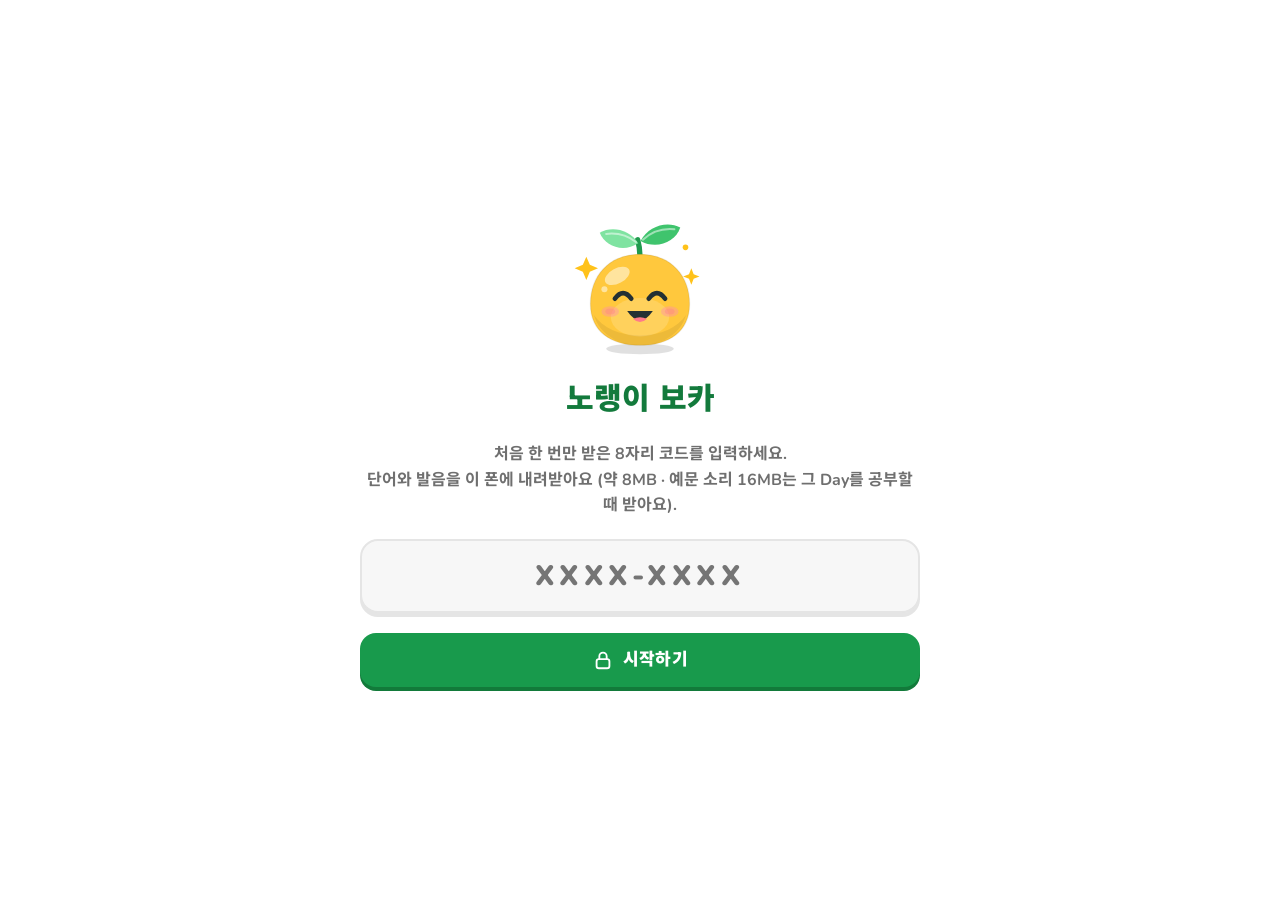
==== commit 5c8b4e63: "노랭이 보카 1.0.10: 새 노랭이, 학습한 단어 단어장 - 노랭이를 다시 그림: 광택·그림자, 반짝이는 큰 눈, ω 입, 두 겹 볼 터치, 잎맥, 슬플 때 눈물 - 단어장 '학" ====
--- a/index.html
+++ b/index.html
@@ -112,15 +112,25 @@
 
 /* mascot */
 .mascot{width:110px;height:110px;overflow:visible;flex:none}
-.mascot .m-shadow{fill:rgb(0 0 0 / .1)}
-.mascot .m-stem{stroke:var(--green-deep);stroke-width:5;stroke-linecap:round;fill:none}
-.mascot .m-leaf1{fill:#6fdc8f}
-.mascot .m-leaf2{fill:#43c56f}
+.mascot .m-shadow{fill:rgb(0 0 0 / .12)}
+.mascot .m-stem{stroke:#1f9a4d;stroke-width:4.6;stroke-linecap:round;fill:none}
+.mascot .m-leaf1{fill:#7fe3a1}
+.mascot .m-leaf2{fill:#3fc46d}
 .mascot .m-blob{fill:var(--pet,var(--green))}
-.mascot .m-belly{fill:#fff;opacity:.22}
+.mascot .m-blob{stroke:rgb(0 0 0 / .07);stroke-width:1.2}
+.mascot .m-shade{fill:#000;opacity:.07}
+.mascot .m-shine{fill:#fff;opacity:.5}
+.mascot .m-vein{stroke:#fff;stroke-width:1.7;stroke-linecap:round;fill:none;opacity:.5}
+.mascot .m-cheek2{fill:#ff6f96;opacity:.3}
+.mascot .m-tear{fill:#6ec1ff;stroke:#fff;stroke-width:.9;display:none}
+.mascot[data-mood="sad"] .m-tear{display:inline}
+.mascot .m-all>.m-blob,.mascot .m-all>.m-shade,.mascot .m-all>.m-belly{transform-box:fill-box;transform-origin:50% 100%;animation:breathe 3.8s ease-in-out infinite}
+@keyframes breathe{50%{transform:scale(1.015,.985)}}
+@media (prefers-reduced-motion: reduce){.mascot .m-all>.m-blob,.mascot .m-all>.m-shade,.mascot .m-all>.m-belly{animation:none}}
+.mascot .m-belly{fill:#fff;opacity:.16}
 .mascot .m-pupil{fill:var(--face)}
-.mascot .m-line{stroke:var(--face);stroke-width:4.5;stroke-linecap:round;stroke-linejoin:round;fill:none}
-.mascot .m-cheek{fill:#ff8fa3;opacity:.6}
+.mascot .m-line{stroke:var(--face);stroke-width:4;stroke-linecap:round;stroke-linejoin:round;fill:none}
+.mascot .m-cheek{fill:#ff8fab;opacity:.42}
 .mascot .m-fill{fill:var(--face)}
 .mascot .m-tongue{fill:#ff7a8a}
 .mascot .m-spark{fill:var(--gold)}
@@ -588,6 +598,22 @@
 .opts.multi .opt.sel{border-color:var(--blue);background:var(--blue-soft)}
 .opts.multi .opt.sel .k{background:var(--blue);color:#fff}
 .opts.multi .opt.missed{outline:3px dashed var(--green);outline-offset:-3px}
+/* the friend: one line on home, a card on 기록 */
+.friendrow{display:flex;align-items:center;gap:10px;width:100%;padding:10px 14px;border-radius:18px;background:var(--surface);border:2px solid var(--line);box-shadow:0 3px 0 var(--line);text-align:left;font:inherit;color:var(--ink);font-size:15px;font-weight:700}
+.friendrow>span:nth-child(2){flex:1;min-width:0}
+.fface{display:inline-flex;flex:none}
+.fface .mascot{width:40px;height:40px}
+.panel.friend{display:flex;align-items:center;gap:12px;padding:14px 16px}
+.panel.friend .fface .mascot{width:56px;height:56px}
+.panel.friend .ft{display:flex;flex-direction:column;gap:3px;min-width:0}
+.panel.friend .ft b{font-size:17px;font-weight:900}
+.panel.friend .ft span{font-size:15px;font-weight:800;color:var(--ink)}
+.panel.friend .ft small{font-size:13px;font-weight:700;color:var(--ink-2);line-height:1.45}
+/* 학습한 단어: filters and the day headers */
+.lfilter{display:flex;flex-wrap:wrap;gap:8px;margin:2px 0 4px}
+.lfilter .seg{flex:1 1 auto}
+.wlist .wdate{list-style:none;padding:12px 16px 6px;font-size:13px;font-weight:900;color:var(--green-ink);background:var(--surface-2);border-top:2px solid var(--line)}
+.wlist .wdate:first-child{border-top:0;border-radius:18px 18px 0 0}
 
 </style>
 </head>
@@ -627,7 +653,7 @@
 <div class="toast" id="toast" role="status" hidden></div>
 <canvas id="confetti" hidden></canvas>
 <input type="file" id="filePick" class="vh" tabindex="-1" aria-hidden="true">
-<script>window.__CV__ = {"mode": "pwa", "version": "1.0.7", "app": {"id": "noraengi", "name": "노랭이 보카", "pet": "노랭이", "keys": "nv", "cache": "nv", "backup": "noraengi-voca-backup", "wordsFile": "", "v1": "", "koSay": true, "color": "#ffc83d", "paceScope": "지금 단어(Day 1~5) 끝까지", "pace": {"5": "약 8개월 · 하루 40~100문제", "10": "약 4개월 · 하루 80~140문제", "15": "약 2개월 반 · 하루 130~200문제", "20": "약 2개월 · 하루 180~230문제", "30": "약 6주 · 하루 250~290문제"}, "intro": "하루에 새 단어 몇 개씩 할까요? 카드마다 발음과 한글 뜻을 소리로 들려주고, 쉬운 예문과 풀이도 보여 드려요. 복습은 제가 챙겨서 '오늘의 학습'에 넣어 드릴게요.", "about": "노랭이 단어장 Day 01–{last}, {count}단어. PDF의 단어와 뜻을 그대로 옮겨 겹치는 단어는 합쳤고, 예문·해석·풀이는 초보자용으로 새로 썼어요."}, "crypto": {"salt": "sAna5bVhxlLXFKaItr4I4w==", "iter": 600000}, "data": {"words": "data/words.bin", "rev": "b1606b2070d6"}, "audio": {"base": "data/audio/", "enc": true, "v": "8dfadac929", "vs": {"1": "5e5baa9768", "2": "9c7649ce29", "3": "4e1c70ba21", "4": "450dcee627", "5": "1d409e23cb"}, "xs": {"1": "96fb35916f", "2": "b99e976b1d", "3": "c00332a52f", "4": "03d6fea2a0", "5": "94eb9bd21d"}, "days": [1, 2, 3, 4, 5], "mb": 8, "xmb": 16}};</script>
+<script>window.__CV__ = {"mode": "pwa", "version": "1.0.10", "app": {"id": "noraengi", "name": "노랭이 보카", "pet": "노랭이", "keys": "nv", "cache": "nv", "backup": "noraengi-voca-backup", "wordsFile": "", "v1": "", "koSay": true, "color": "#ffc83d", "paceScope": "지금 단어(Day 1~5) 끝까지", "pace": {"5": "약 8개월 · 하루 40~100문제", "10": "약 4개월 · 하루 80~140문제", "15": "약 2개월 반 · 하루 130~200문제", "20": "약 2개월 · 하루 180~230문제", "30": "약 6주 · 하루 250~290문제"}, "intro": "하루에 새 단어 몇 개씩 할까요? 카드마다 발음과 한글 뜻을 소리로 들려주고, 쉬운 예문과 풀이도 보여 드려요. 복습은 제가 챙겨서 '오늘의 학습'에 넣어 드릴게요.", "about": "노랭이 단어장 Day 01–{last}, {count}단어. PDF의 단어와 뜻을 그대로 옮겨 겹치는 단어는 합쳤고, 예문·해석·풀이는 초보자용으로 새로 썼어요."}, "crypto": {"salt": "sAna5bVhxlLXFKaItr4I4w==", "iter": 600000}, "data": {"words": "data/words.bin", "rev": "b1606b2070d6"}, "audio": {"base": "data/audio/", "enc": true, "v": "8dfadac929", "vs": {"1": "5e5baa9768", "2": "9c7649ce29", "3": "4e1c70ba21", "4": "450dcee627", "5": "1d409e23cb"}, "xs": {"1": "96fb35916f", "2": "b99e976b1d", "3": "c00332a52f", "4": "03d6fea2a0", "5": "94eb9bd21d"}, "days": [1, 2, 3, 4, 5], "mb": 8, "xmb": 16}, "sync": {"repo": "jonghojosephlee/voca-sync", "me": "noraengi", "other": "chorok", "otherColor": "var(--green)", "vapid": "BMnk-EX-oDToZmw04ZwtWcqxu6MHKpswlxC1nqIn4k2s1oBw2N-ER5f3oF0_F0k3H8nDo8ONrE-Nqv-EaOZKwzo", "bin": "data/sync.bin"}};</script>
 <script></script>
 <script>
 /* 초록 보카 / 노랭이 보카 core logic (both apps): words, spaced repetition, question generation, lessons and tests.
@@ -638,7 +664,7 @@
   const INTERVAL = [0, 1, 3, 7, 16, 35, 80, 180];  // box -> days until the next review
   const MAXBOX = INTERVAL.length - 1;
   const MASTER = 5;                                 // box at which a word counts as mastered
-  const DAYMS = 864e5, SHIFT = 4 * 36e5;            // a study day rolls over at 4am local time
+  const DAYMS = 864e5, SHIFT = 0;                   // a study day rolls over at midnight local time (the learner's choice)
   const LESSON_NEW = 5, LESSON_REV = 5, REVIEW_LESSON = 10, DAILY_TEST = 10;   // a lesson: 5 new words + up to 5 reviews, or 10 reviews
   const MIX_TYPES = ['mcq-ko', 'mcq-en', 'syn', 'listen', 'spell', 'cloze', 'ctx', 'dict', 'multi'];
   const AUDIO_TYPES = ['listen', 'dict'];
@@ -882,7 +908,7 @@
   const DEF_EXTRA = {};
   function configure(o) { Object.assign(DEF_EXTRA, o || {}); }   // an app's own defaults (노랭이 reads meanings aloud)
   function defaultSettings() {
-    return { daily: 10, goal: 50, start: 1, review: 'quiz', spell: true, sfx: true, say: true, silent: true, koSay: false, repeat: 2, front: 'en', theme: 'system', ...DEF_EXTRA };
+    return { daily: 10, goal: 50, start: 1, review: 'quiz', spell: true, sfx: true, say: true, silent: true, koSay: false, repeat: 2, front: 'en', theme: 'system', share: true, notify: false, notifyHour: 20, ...DEF_EXTRA };
   }
   function newState() {
     return { v: 2, prog: {}, stars: {}, wrong: {}, days: {}, tests: [], nt: null, best: 0, xpTotal: 0, settings: defaultSettings(), session: null, spots: {} };
@@ -1263,22 +1289,36 @@
 
 function mascot(mood = 'idle', cls = '') {   // the app's sprout character (초록이 / 노랭이); CSS picks the face for data-mood
   return `<svg class="mascot ${cls}" data-mood="${mood}" viewBox="0 0 120 120" aria-hidden="true">
-  <ellipse class="m-shadow" cx="60" cy="114" rx="30" ry="5"/>
+  <ellipse class="m-shadow" cx="60" cy="113" rx="29" ry="4.6"/>
   <g class="m-all">
-    <g class="m-leaves"><path class="m-stem" d="M60 34V19"/><path class="m-leaf1" d="M59 22C47 9 29 11 25 20c9 10 25 11 34 2z"/><path class="m-leaf2" d="M61 20c11-14 30-13 34-4-8 11-25 13-34 4z"/></g>
-    <path class="m-blob" d="M60 30c28 0 43 20 43 43 0 24-18 36-43 36S17 97 17 73c0-23 15-43 43-43z"/>
-    <ellipse class="m-belly" cx="60" cy="83" rx="27" ry="19"/>
-    <g class="m-open"><ellipse cx="45" cy="65" rx="8.5" ry="10.5" fill="#fff"/><ellipse cx="75" cy="65" rx="8.5" ry="10.5" fill="#fff"/><circle class="m-pupil" cx="46.5" cy="67" r="5.2"/><circle class="m-pupil" cx="76.5" cy="67" r="5.2"/><circle cx="48.6" cy="63.6" r="1.9" fill="#fff"/><circle cx="78.6" cy="63.6" r="1.9" fill="#fff"/></g>
-    <g class="m-joy"><path class="m-line" d="M37 67q8-10 16 0M67 67q8-10 16 0"/></g>
-    <g class="m-sad"><path class="m-line" d="M38 62l13-5M82 62l-13-5"/><circle class="m-pupil" cx="46" cy="70" r="4.4"/><circle class="m-pupil" cx="74" cy="70" r="4.4"/></g>
-    <g class="m-sleep"><path class="m-line" d="M38 68h14M68 68h14"/></g>
-    <ellipse class="m-cheek" cx="35" cy="81" rx="6.5" ry="4"/><ellipse class="m-cheek" cx="85" cy="81" rx="6.5" ry="4"/>
-    <path class="m-smile m-line" d="M52 83q8 8 16 0"/>
-    <g class="m-grin"><path class="m-fill" d="M48 81q12 18 24 0z"/><path class="m-tongue" d="M53.5 87.5q6.5 5.5 13 0q-6.5-3-13 0z"/></g>
-    <path class="m-frown m-line" d="M52 91q8-7 16 0"/>
-    <circle class="m-o m-fill" cx="60" cy="87" r="3.6"/>
+    <g class="m-leaves">
+      <path class="m-stem" d="M60 35c0-6-.6-10.5-2-15.5"/>
+      <path class="m-leaf1" d="M58.5 22.5C51 10.5 35.5 7.5 25.5 13.5c4.5 11.5 20 17.5 33 9z"/>
+      <path class="m-leaf2" d="M60.5 20.5c6.5-13 23-17.5 34-11.5-4 13-21 19-34 11.5z"/>
+      <path class="m-vein" d="M56.5 21.5C49 15.5 39.5 13.5 31 14.5M62.5 19.5c7.5-7 17-10 27-9"/>
+    </g>
+    <path class="m-blob" d="M60 32c27.5 0 42.5 19.5 42.5 42.5C102.5 98 85 110 60 110S17.5 98 17.5 74.5C17.5 51.5 32.5 32 60 32z"/>
+    <path class="m-shade" d="M20.5 84c5 17 21 26 39.5 26s34.5-9 39.5-26c-7.5 11-21.5 17.5-39.5 17.5S28 95 20.5 84z"/>
+    <ellipse class="m-belly" cx="60" cy="86" rx="25" ry="16.5"/>
+    <ellipse class="m-shine" cx="40.5" cy="50.5" rx="11.5" ry="6.5" transform="rotate(-28 40.5 50.5)"/>
+    <circle class="m-shine" cx="29.5" cy="62" r="2.6" opacity=".7"/>
+    <g class="m-open">
+      <ellipse class="m-pupil" cx="45.5" cy="68" rx="6.4" ry="7.8"/><ellipse class="m-pupil" cx="74.5" cy="68" rx="6.4" ry="7.8"/>
+      <circle cx="47.9" cy="64.6" r="2.5" fill="#fff"/><circle cx="76.9" cy="64.6" r="2.5" fill="#fff"/>
+      <circle cx="43.8" cy="71.6" r="1.15" fill="#fff" opacity=".85"/><circle cx="72.8" cy="71.6" r="1.15" fill="#fff" opacity=".85"/>
+    </g>
+    <g class="m-joy"><path class="m-line" d="M38.5 70q7-9.5 14 0M67.5 70q7-9.5 14 0"/></g>
+    <g class="m-sad"><path class="m-line" d="M37.5 60.5l12.5-4M82.5 60.5l-12.5-4"/><ellipse class="m-pupil" cx="46" cy="70" rx="4.8" ry="5.6"/><ellipse class="m-pupil" cx="74" cy="70" rx="4.8" ry="5.6"/><circle cx="47.6" cy="68" r="1.6" fill="#fff"/><circle cx="75.6" cy="68" r="1.6" fill="#fff"/></g>
+    <g class="m-sleep"><path class="m-line" d="M38.5 68.5q7 6 14 0M67.5 68.5q7 6 14 0"/></g>
+    <ellipse class="m-cheek" cx="34.5" cy="81" rx="7.5" ry="4.6"/><ellipse class="m-cheek" cx="85.5" cy="81" rx="7.5" ry="4.6"/>
+    <ellipse class="m-cheek2" cx="34.5" cy="81" rx="4.2" ry="2.5"/><ellipse class="m-cheek2" cx="85.5" cy="81" rx="4.2" ry="2.5"/>
+    <path class="m-tear" d="M84.5 73.5c2.6 3.6 3.4 5.6 3.4 7a3.4 3.4 0 0 1-6.8 0c0-1.4.8-3.4 3.4-7z"/>
+    <path class="m-smile m-line" d="M53.5 81.5q3.2 4 6.5 0q3.3 4 6.5 0"/>
+    <g class="m-grin"><path class="m-fill" d="M49 80.5q11 16 22 0z"/><path class="m-tongue" d="M54 87.5q6 5 12 0q-6-3.2-12 0z"/></g>
+    <path class="m-frown m-line" d="M53.5 90q6.5-5.5 13 0"/>
+    <ellipse class="m-o m-fill" cx="60" cy="86.5" rx="3.2" ry="3.8"/>
   </g>
-  <g class="m-spark"><path d="M14 34l3 7 7 3-7 3-3 7-3-7-7-3 7-3z"/><path d="M104 44l2 5 5 2-5 2-2 5-2-5-5-2 5-2z"/></g>
+  <g class="m-spark"><path d="M14 34l3 7 7 3-7 3-3 7-3-7-7-3 7-3z"/><path d="M104 44l2 5 5 2-5 2-2 5-2-5-5-2 5-2z"/><circle cx="99" cy="26" r="2.4"/></g>
   <g class="m-zz"><text x="90" y="34">z</text><text x="100" y="22">z</text></g>
 </svg>`;
 }
@@ -1420,7 +1460,7 @@
 }
 window.addEventListener('storage', ev => { if (ev.key === K_AT && state && W && Local.at() > (state.at || 0)) adoptStored(); });
 document.addEventListener('visibilitychange', () => {
-  if (document.visibilityState === 'hidden') { pauseTimers(); flush(); Sound.release(); if (Cloud.ready) Cloud.flush(); }
+  if (document.visibilityState === 'hidden') { pauseTimers(); flush(); Sound.release(); if (Cloud.ready) Cloud.flush(); if (Sync.on()) Sync.sendProgress().catch(() => {}); }
   else { if (Q) Q.t0 = Date.now(); Sound.check(); if (state && W && Local.at() > (state.at || 0)) adoptStored(); }
 });
 window.addEventListener('pagehide', () => { flush(); Sound.release(); if (Cloud.ready) Cloud.flush(); });
@@ -1910,6 +1950,7 @@
       ${total ? `<div class="plan-h"><b>오늘의 학습</b><span>${doneN} / ${total}</span></div><ol class="plan">${steps}</ol>` : ''}
       ${cta}${more}
     </div>
+    ${friendHTML(true)}
     <div class="overall"><div class="overall-t"><span>전체 진도${cur ? ` · 지금 Day ${pad2(cur)}` : ''}</span><b>${fmt(learned)} / ${fmt(W.words.length)}단어 · ${pct}%</b></div><div class="bar" role="progressbar" aria-label="전체 진도" aria-valuemin="0" aria-valuemax="100" aria-valuenow="${pct}"><i style="width:${pct}%"></i></div></div>
   </div>`;
   if (!s.onboarded) setTimeout(onboard, 350);
@@ -2233,11 +2274,13 @@
     state.lesson = null;
     save(); flush();
     renderLessonResult(s, r);
+    Sync.soon();
   } else {
     const r = L.finishTest(state, s);
     state.test = null;
     save(); flush();
     renderTestResult(s, r);
+    Sync.soon();
   }
   Q = null;
   show('result');
@@ -2470,6 +2513,7 @@
 let wq = '';
 function renderWords() {
   const stars = W.words.filter(e => state.stars[e.id]).length, wrong = W.words.filter(e => state.wrong[e.id]).length;
+  const learnedN = W.words.filter(e => state.prog[e.id]).length, masterN = W.words.filter(e => state.prog[e.id] && state.prog[e.id][0] >= L.MASTER).length;
   const dayRows = W.days.map(d => {
     const ws = W.byDay.get(d);
     let m = 0, l = 0;
@@ -2488,6 +2532,7 @@
       $('wbody').innerHTML = hits.length ? `<p class="muted" style="font-size:13px;margin:0 4px 8px">검색 결과 ${hits.length}개</p><ul class="panel wlist">${hits.map(e => rowHTML(e, { showDay: true })).join('')}</ul>` : '<div class="empty">찾는 단어가 없어요</div>';
     } else {
       $('wbody').innerHTML = `<div class="panel list" style="margin-bottom:16px">
+        <button class="li" type="button" data-act="learnedList"><span class="ic i-green">${I.book}</span><span class="t"><b>학습한 단어</b><small>${fmt(learnedN)}단어 · 학습 중 ${fmt(learnedN - masterN)} · 암기 완료 ${fmt(masterN)}</small></span>${I.chev.replace('<svg', '<svg class="go"')}</button>
         <button class="li" type="button" data-act="starList"><span class="ic i-gold">${I.star}</span><span class="t"><b>즐겨찾기</b><small>${stars}단어</small></span>${I.chev.replace('<svg', '<svg class="go"')}</button>
         <button class="li" type="button" data-act="wrongList"><span class="ic i-red">${I.note}</span><span class="t"><b>오답노트</b><small>${wrong}단어 · 틀린 횟수 순</small></span>${I.chev.replace('<svg', '<svg class="go"')}</button>
         <button class="li" type="button" data-act="autoToday"><span class="ic i-blue">${I.headphones}</span><span class="t"><b>듣기 모드</b><small>오늘 단어 자동 재생</small></span>${I.chev.replace('<svg', '<svg class="go"')}</button>
@@ -2503,24 +2548,38 @@
   if (v.t === 'day') return W.byDay.get(v.d) || [];
   if (v.t === 'stars') return W.words.filter(e => state.stars[e.id]);
   if (v.t === 'wrong') return L.rangeIds(state, W, { t: 'wrong' }, today()).map(id => W.byId.get(id));
+  if (v.t === 'learned') {   // studied words: newest first (by the day last studied), or in book order
+    let ws = W.words.filter(e => state.prog[e.id]);
+    if (v.f === 'learning') ws = ws.filter(e => state.prog[e.id][0] < L.MASTER);
+    else if (v.f === 'master') ws = ws.filter(e => state.prog[e.id][0] >= L.MASTER);
+    return v.o === 'day' ? ws : ws.slice().sort((a, b) => state.prog[b.id][4] - state.prog[a.id][4] || a.i - b.i);
+  }
   return [];
+}
+function listTitle(v) { return v.t === 'day' ? 'Day ' + pad2(v.d) : v.t === 'stars' ? '즐겨찾기' : v.t === 'wrong' ? '오답노트' : '학습한 단어'; }
+function studiedLabel(d) {   // a day number -> "오늘 · 9월 30일 (화)"
+  const date = new Intl.DateTimeFormat('ko-KR', { timeZone: 'UTC', month: 'long', day: 'numeric', weekday: 'short' }).format(new Date(d * 864e5));
+  return `${relDay(L.dayKey(d))} · ${date}`;
 }
 function renderDay(v) {
   if (v) dayView = v;
   v = dayView;
-  const list = listFor(v), title = v.t === 'day' ? 'Day ' + pad2(v.d) : v.t === 'stars' ? '즐겨찾기' : '오답노트';
+  const list = listFor(v), title = listTitle(v), learned = v.t === 'learned', recent = learned && v.o !== 'day';
   let m = 0, l = 0;
   for (const e of list) { const p = state.prog[e.id]; if (p) { if (p[0] >= L.MASTER) m++; else l++; } }
   $('s-day').innerHTML = `<div class="wrap">
     <div class="topbar"><button class="ibtn" type="button" data-act="back" aria-label="뒤로">${I.back}</button><h1 style="flex:1">${title}</h1></div>
     <p class="muted" style="margin:-8px 4px 0;font-size:13.5px">${list.length}단어 · 학습 ${m + l} · 암기 완료 ${m}</p>
+    ${learned ? `<div class="lfilter"><div class="seg">${[['all', '전체'], ['learning', '학습 중'], ['master', '암기 완료']].map(([k, x]) => `<button type="button" data-act="lf" data-v="${k}" aria-pressed="${(v.f || 'all') === k}">${x}</button>`).join('')}</div>
+      <div class="seg">${[['recent', '최근 공부 순'], ['day', 'Day 순']].map(([k, x]) => `<button type="button" data-act="lo" data-v="${k}" aria-pressed="${(v.o || 'recent') === k}">${x}</button>`).join('')}</div></div>` : ''}
     ${list.length ? `<div class="actions">
       <button class="act" type="button" data-act="listBrowse"><i class="i-green">${I.cards}</i>카드로 보기</button>
       <button class="act" type="button" data-act="listAuto"><i class="i-blue">${I.headphones}</i>듣기</button>
       <button class="act" type="button" data-act="listTest"><i class="i-gold">${I.quiz}</i>테스트</button>
     </div>
-    <ul class="panel wlist">${list.map(e => rowHTML(e, { showDay: v.t !== 'day', wrong: v.t === 'wrong' })).join('')}</ul>` :
-    `<div class="empty">${mascot('sleep', 'float')}${v.t === 'stars' ? '단어 옆 ☆를 누르면 여기에 모여요' : '틀린 단어가 여기에 모여요. 아직 하나도 없어요!'}</div>`}
+    <ul class="panel wlist">${list.map((e, i) => (recent && (i === 0 || state.prog[e.id][4] !== state.prog[list[i - 1].id][4]) ? `<li class="wdate">${esc(studiedLabel(state.prog[e.id][4]))}</li>` : '') +
+      rowHTML(e, { showDay: v.t !== 'day', wrong: v.t === 'wrong' })).join('')}</ul>` :
+    `<div class="empty">${mascot('sleep', 'float')}${v.t === 'stars' ? '단어 옆 ☆를 누르면 여기에 모여요' : v.t === 'wrong' ? '틀린 단어가 여기에 모여요. 아직 하나도 없어요!' : learned && v.f && v.f !== 'all' ? '아직 여기에 들어갈 단어가 없어요' : '아직 학습한 단어가 없어요. 오늘의 학습을 시작해 봐요!'}</div>`}
   </div>`;
 }
 function listKey(v) { return v.t === 'day' ? 'd' + v.d : v.t; }
@@ -2575,6 +2634,10 @@
 
 /* ---------- stats ---------- */
 function renderStats() {
+  if (Sync.on()) Sync.loadFriend().then(() => { if (screen === 'stats') renderStatsOnly(); });
+  renderStatsOnly();
+}
+function renderStatsOnly() {
   const T = today(), s = state, goal = s.settings.goal, streak = L.streak(s, T);
   const all = Object.values(s.prog), master = all.filter(p => p[0] >= L.MASTER).length;
   const todayXp = (s.days[L.dayKey(T)] || {}).xp || 0;
@@ -2599,6 +2662,7 @@
   const hist = s.tests.slice(0, 8).map(t => { const pct = t.n ? Math.round(t.ok / t.n * 100) : 0; return `<div class="li"><span class="ic ${pct >= 70 ? 'i-green' : 'i-gold'}">${I.quiz}</span><span class="t"><b>${esc(t.label || '테스트')}</b><small>${new Date(t.at).toLocaleDateString('ko-KR', { month: 'long', day: 'numeric' })} · ${t.ok}/${t.n}</small></span><span class="sc">${pct}%</span></div>`; }).join('');
   $('s-stats').innerHTML = `<div class="wrap">
     <div class="topbar"><h1>기록</h1><button class="ibtn" type="button" data-act="settings" aria-label="설정">${I.gear}</button></div>
+    ${friendHTML(false)}
     <div class="kpis">
       <div class="panel kpi"><small>${I.flame}연속 학습</small><b>${streak}일</b><span>최고 ${Math.max(s.best || 0, streak)}일</span></div>
       <div class="panel kpi"><small>${I.bolt}총 XP</small><b>${fmt(s.xpTotal)}</b><span>오늘 ${fmt(todayXp)} XP</span></div>
@@ -2619,7 +2683,7 @@
 function swHTML(key, label) { return `<label class="switch"><input type="checkbox" data-set="${key}" ${state.settings[key] ? 'checked' : ''} aria-label="${esc(label)}"><i></i></label>`; }
 function renderSettings() {
   const st = state.settings;
-  const where = PWA ? '이 폰 안에만 저장돼요. 서버로 보내지 않아요. 홈 화면에서 앱을 지우거나 웹사이트 데이터를 지우면 사라질 수 있으니 가끔 백업해 두세요.' : Cloud.ready ? 'claude.ai 계정에 저장돼요. 폰이나 PC 어디서 열어도 이어서 할 수 있어요.' : '이 브라우저에 저장돼요.';
+  const where = PWA && Sync.on() ? '학습 기록은 이 폰에 저장되고, 친구와 공유하는 하루 요약(연속 기록·단어 수)만 비공개 저장소로 보내요. 홈 화면에서 앱을 지우거나 웹사이트 데이터를 지우면 사라질 수 있으니 가끔 백업해 두세요.' : PWA ? '이 폰 안에만 저장돼요. 서버로 보내지 않아요. 홈 화면에서 앱을 지우거나 웹사이트 데이터를 지우면 사라질 수 있으니 가끔 백업해 두세요.' : Cloud.ready ? 'claude.ai 계정에 저장돼요. 폰이나 PC 어디서 열어도 이어서 할 수 있어요.' : '이 브라우저에 저장돼요.';
   $('s-settings').innerHTML = `<div class="wrap">
     <div class="topbar"><button class="ibtn" type="button" data-act="back" aria-label="뒤로">${I.back}</button><h1 style="flex:1">설정</h1></div>
     <p class="set-h">학습</p>
@@ -2631,6 +2695,13 @@
       <div class="sr"><div class="t"><b>카드 앞면</b><span class="d">카드로 볼 때 먼저 보일 쪽</span></div>${segHTML('front', [['en', '영어'], ['ko', '한국어']])}</div>
       <div class="sr"><div class="t"><b>새 단어 시작 Day</b><span class="d">이미 아는 Day는 건너뛰기</span></div><select data-set="start" aria-label="새 단어 시작 Day">${W.days.map(d => `<option value="${d}" ${d === st.start ? 'selected' : ''}>Day ${pad2(d)}부터</option>`).join('')}</select></div>
     </div>
+    ${Sync.ready() ? `<p class="set-h">친구 · 알림</p>
+    <div class="panel set">
+      <div class="sr"><div class="t"><b>친구와 진도 공유</b><span class="d">오늘 공부했는지·연속 기록·단어 수만 서로 보여요 (단어별 기록은 안 보내요)</span></div>${swHTML('share', '친구와 진도 공유')}</div>
+      ${Sync.canNotify() ? `<div class="sr"><div class="t"><b>공부 알림</b><span class="d">${!state.settings.share ? '진도 공유를 켜야 쓸 수 있어요' : Notification.permission === 'denied' ? '아이폰 설정 > 알림에서 이 앱을 허용해 주세요' : `오늘 공부를 안 했으면 ${esc(APP.pet)}가 알려 줘요`}</span></div>${swHTML('notify', '공부 알림')}</div>
+      <div class="sr"><div class="t"><b>알림 시각</b><span class="d">이 시각까지 공부를 안 했으면</span></div><select data-set="notifyHour" aria-label="알림 시각">${[18, 19, 20, 21, 22, 23].map(h => `<option value="${h}" ${h === (state.settings.notifyHour || 20) ? 'selected' : ''}>${hourText(h)}</option>`).join('')}</select></div>`
+        : `<div class="sr"><div class="t"><b>공부 알림</b><span class="d">${standalone ? '이 기기에서는 알림을 쓸 수 없어요' : '홈 화면에 추가한 앱에서 켤 수 있어요'}</span></div></div>`}
+    </div>` : ''}
     <p class="set-h">소리</p>
     <div class="panel set">
       <div class="sr"><div class="t"><b>효과음</b><span class="d">정답·오답·완료 소리</span></div>${swHTML('sfx', '효과음')}</div>
@@ -2649,7 +2720,7 @@
     </div>
     <p class="about"><b>단어</b> · ${esc(APP.about).replace('{last}', pad2(W.days[W.days.length - 1])).replace('{count}', fmt(W.words.length))}<br>
     <b>발음</b> · 오픈소스 음성 AI Kokoro-82M(Apache-2.0)으로 만든 미국식 발음이에요. 명사·동사에 따라 강세가 달라지는 단어는 뜻에 맞춰 골랐고, 발음기호도 그 소리와 같은 발음 데이터로 만든 미국식이에요.<br>
-    <b>복습 간격</b> · 맞힐 때마다 1 → 3 → 7 → 16 → 35 → 80 → 180일로 늘어나고, 틀리면 그 자리에서 다시 나온 뒤 다음 날 또 복습해요. 35일 간격에 도달하면 ‘암기 완료’예요. 하루는 새벽 4시에 바뀌어요.<br>
+    <b>복습 간격</b> · 맞힐 때마다 1 → 3 → 7 → 16 → 35 → 80 → 180일로 늘어나고, 틀리면 그 자리에서 다시 나온 뒤 다음 날 또 복습해요. 35일 간격에 도달하면 ‘암기 완료’예요. 하루는 자정에 바뀌어요.<br>
     <span class="mono" style="font-size:11.5px">v${esc(CFG.version || '2')}</span></p>
   </div>`;
 }
@@ -2753,6 +2824,130 @@
   } finally { unlocking = false; const b = $('unlockBtn'); if (b) b.disabled = false; }
 }
 
+/* ---------- friend progress and study reminders ----------
+   Only when this build has CFG.sync (a token for the private repo voca-sync, sealed with the app's code) and the learner
+   says yes. progress/<app>.json: a daily summary (no per-word data); push/<app>.json: this phone's push subscription and
+   reminder hour. The repo's hourly workflow sends the reminder. */
+const utf8b64 = s => { const u = new TextEncoder().encode(s); let bin = ''; for (let i = 0; i < u.length; i++) bin += String.fromCharCode(u[i]); return btoa(bin); };
+const b64utf8 = s => { const bin = atob(String(s).replace(/\s+/g, '')), u = new Uint8Array(bin.length); for (let i = 0; i < bin.length; i++) u[i] = bin.charCodeAt(i); return new TextDecoder().decode(u); };
+const b64uBytes = s => { s = s.replace(/-/g, '+').replace(/_/g, '/'); return b64.dec(s + '='.repeat((4 - s.length % 4) % 4)); };
+const Sync = {
+  tok: null, sha: {}, t: 0, loading: null,
+  ready() { return !!(PWA && CFG.sync && localStorage.getItem(K_KEY)); },
+  on() { return this.ready() && state && state.settings.share === true; },
+  canNotify() { return !!(this.ready() && CFG.sync.vapid && 'Notification' in window && 'serviceWorker' in navigator && 'PushManager' in window); },
+  async token() {
+    if (this.tok) return this.tok;
+    const res = await fetch(CFG.sync.bin, { cache: 'no-cache' });
+    if (!res.ok) throw new Error('sync ' + res.status);
+    const plain = await Crypto.open(await Crypto.stored(), await res.arrayBuffer());
+    return (this.tok = JSON.parse(new TextDecoder().decode(plain)).token);
+  },
+  async call(path, opts = {}) {
+    const tok = await this.token();
+    return fetch(`https://api.github.com/repos/${CFG.sync.repo}/contents/${path}`, Object.assign({ cache: 'no-store' }, opts, {
+      headers: { Authorization: 'Bearer ' + tok, Accept: 'application/vnd.github+json', 'X-GitHub-Api-Version': '2022-11-28' } }));
+  },
+  async get(path) {
+    const r = await this.call(path);
+    if (r.status === 404) { delete this.sha[path]; return null; }
+    if (!r.ok) throw new Error('get ' + r.status);
+    const j = await r.json();
+    this.sha[path] = j.sha;
+    return JSON.parse(b64utf8(j.content));
+  },
+  async put(path, obj) {
+    const body = { message: `${CFG.sync.me}: ${path}`, content: utf8b64(JSON.stringify(obj, null, 1) + '\n') };
+    for (let k = 0; k < 3; k++) {
+      if (!(path in this.sha)) await this.get(path).catch(() => {});   // an existing file needs its sha
+      if (this.sha[path]) body.sha = this.sha[path]; else delete body.sha;
+      const r = await this.call(path, { method: 'PUT', body: JSON.stringify(body) });
+      if (r.ok) { const j = await r.json(); this.sha[path] = j.content && j.content.sha; return true; }
+      if (r.status !== 409 && r.status !== 422) throw new Error('put ' + r.status);
+      delete this.sha[path];   // someone else wrote it meanwhile: read its sha and try again
+    }
+    return false;
+  },
+  summary() {   // what the friend sees: today's status, streak and counts, never the words themselves
+    const T = today(), key = L.dayKey(T), d = state.days[key] || {};
+    let week = 0; for (let i = 0; i < 7; i++) { const x = state.days[L.dayKey(T - i)]; week += (x && x.xp) || 0; }
+    const active = Object.keys(state.days).filter(k => (state.days[k].t || 0) > 0 || (state.days[k].lessons || 0) > 0).sort();
+    return { app: APP.id, day: key, studied: (d.t || 0) > 0 || (d.lessons || 0) > 0, done: L.planStatus(state, W, T).finished, xp: d.xp || 0, week,
+      streak: L.streak(state, T), best: state.best || 0, learned: Object.keys(state.prog).length,
+      mastered: Object.values(state.prog).filter(p => p[0] >= L.MASTER).length, total: W.words.length, last: active[active.length - 1] || '', at: Date.now() };
+  },
+  async sendProgress() {
+    if (!this.on()) return;
+    const s = this.summary(), sig = JSON.stringify(Object.assign({}, s, { at: 0 }));
+    if (sig === this.lastSig) return;   // nothing new since the last upload
+    if (await this.put(`progress/${CFG.sync.me}.json`, s)) this.lastSig = sig;
+  },
+  soon() { clearTimeout(this.t); this.t = setTimeout(() => this.sendProgress().catch(() => {}), 2500); },
+  async loadFriend(force) {   // the other app's summary, at most every 5 minutes
+    if (!this.on()) return null;
+    const c = state.friend;
+    if (!force && c && Date.now() - c.at < 5 * 60e3) return c.data;
+    if (this.loading) return this.loading;
+    this.loading = this.get(`progress/${CFG.sync.other}.json`)
+      .then(f => { state.friend = { data: f, at: Date.now() }; save(); return f; })
+      .catch(e => { state.friend = Object.assign({}, state.friend || { data: null }, { at: Date.now(), err: true }); return state.friend.data; })
+      .finally(() => { this.loading = null; });
+    return this.loading;
+  },
+  async enable() {   // call inside a tap: Safari asks for permission only in response to one
+    const perm = await Notification.requestPermission();
+    if (perm !== 'granted') { state.settings.notify = false; save(); return perm; }
+    const reg = await navigator.serviceWorker.ready;
+    const sub = (await reg.pushManager.getSubscription()) || await reg.pushManager.subscribe({ userVisibleOnly: true, applicationServerKey: b64uBytes(CFG.sync.vapid) });
+    state.settings.notify = true; save();
+    await this.savePush(sub);
+    return 'granted';
+  },
+  async savePush(sub) {   // this phone's subscription (a phone keeps at most 3), whether reminders are on, and their hour
+    const path = `push/${CFG.sync.me}.json`, cur = (await this.get(path).catch(() => null)) || {};
+    let subs = (cur.subs || []).filter(s => !sub || s.endpoint !== sub.endpoint);
+    if (sub) { const j = sub.toJSON(); subs.push({ endpoint: j.endpoint, keys: j.keys, at: Date.now() }); }
+    await this.put(path, { on: !!state.settings.notify, hour: state.settings.notifyHour || 20, subs: subs.slice(-3) });
+    if (sub) { state.pushEp = sub.endpoint; save(); }
+  },
+  async refreshPush() {   // on launch: iOS can hand out a new subscription; keep the stored one current
+    if (!this.canNotify() || !state.settings.notify || Notification.permission !== 'granted') return;
+    const reg = await navigator.serviceWorker.ready;
+    const sub = (await reg.pushManager.getSubscription()) || await reg.pushManager.subscribe({ userVisibleOnly: true, applicationServerKey: b64uBytes(CFG.sync.vapid) });
+    if (sub && sub.endpoint !== state.pushEp) await this.savePush(sub);
+  },
+};
+const hourText = h => (h >= 18 ? '저녁 ' : h >= 12 ? '오후 ' : '오전 ') + (h > 12 ? h - 12 : h) + '시';   // 20 -> 저녁 8시
+function relDay(key) {   // "2026-09-28" -> 오늘 / 어제 / N일 전
+  const n = Math.round((Date.parse(L.dayKey(today())) - Date.parse(key)) / 864e5);
+  return n <= 0 ? '오늘' : n === 1 ? '어제' : `${n}일 전`;
+}
+function friendHTML(compact) {   // the other person's day, from their app's summary
+  if (!Sync.on()) return '';
+  const c = state.friend, f = c && c.data, key = L.dayKey(today());
+  const onToday = f && !f.off && f.day === key, mood = !f || f.off ? 'sleep' : onToday && f.done ? 'happy' : onToday && f.studied ? 'idle' : 'sleep';
+  const face = `<span class="fface" style="--pet:${CFG.sync.otherColor || 'var(--green)'}">${mascot(mood)}</span>`;
+  if (!f || f.off) {
+    if (compact) return '';
+    const why = !c ? '불러오는 중…' : c.err && !f ? '친구 기록을 불러오지 못했어요' : f && f.off ? '친구가 진도 공유를 쉬고 있어요' : '친구가 아직 진도 공유를 켜지 않았어요';
+    return `<div class="panel friend">${face}<div class="ft"><b>친구</b><span>${why}</span></div></div>`;
+  }
+  const status = onToday && f.done ? '오늘 학습 끝!' : onToday && f.studied ? `오늘 공부 중 · ${fmt(f.xp)} XP` : '오늘은 아직이에요';
+  const streak = f.day === key || f.day === L.dayKey(today() - 1) ? f.streak || 0 : 0;
+  if (compact) return `<button class="friendrow" type="button" data-act="tab" data-tab="stats">${face}<span><b>친구</b> · ${status}</span><span class="tchip flame ${streak ? 'on' : ''}">${streak ? I.flame : I.flameOff}${streak}</span></button>`;
+  return `<div class="panel friend">${face}<div class="ft"><b>친구</b><span>${status}</span>
+    <small>${streak ? `${streak}일 연속 · ` : ''}외운 단어 ${fmt(f.mastered)}개 · 배운 단어 ${fmt(f.learned)} / ${fmt(f.total)} · 이번 주 ${fmt(f.week)} XP${f.last ? ` · 마지막 공부 ${relDay(f.last)}` : ''}</small></div></div>`;
+}
+function askNotifyOnTap() {   // the first tap after the app opens: the iPhone's own "allow notifications?" (it can only appear from a tap)
+  if (!Sync.on() || !Sync.canNotify() || state.askedNotify || state.settings.notify || !state.onboarded || Notification.permission !== 'default') return;
+  state.askedNotify = true; save();
+  turnOnNotify();   // asks right inside this tap
+}
+function turnOnNotify() {   // from a tap (sheet button or settings switch)
+  Sync.enable().then(r => { toast(r === 'granted' ? `알림을 켰어요. ${hourText(state.settings.notifyHour || 20)}에 확인해요` : '알림이 꺼져 있어요. 아이폰 설정 > 알림에서 허용해 주세요'); if (screen === 'settings') renderSettings(); })
+    .catch(() => { toast('알림을 켜지 못했어요. 인터넷 연결을 확인해 주세요'); state.settings.notify = false; save(); if (screen === 'settings') renderSettings(); });
+}
+
 /* ---------- actions ---------- */
 function toggleStar(id, el) {
   if (state.stars[id]) delete state.stars[id]; else { state.stars[id] = 1; Sound.sfx('star'); }
@@ -2766,6 +2961,9 @@
   day: el => go('day', { t: 'day', d: Number(el.dataset.day), from: screen }),
   starList: () => go('day', { t: 'stars', from: screen }),
   wrongList: () => go('day', { t: 'wrong', from: screen }),
+  learnedList: () => go('day', { t: 'learned', from: screen }),
+  lf: el => { dayView.f = el.dataset.v; renderDay(); },
+  lo: el => { dayView.o = el.dataset.v; renderDay(); },
   say: el => { sayBtnFeedback(el); Voice.play(el.dataset.id); },
   sayEx: el => { sayBtnFeedback(el); if (Q) clearTimeout(Q.autoT); Voice.play(el.dataset.id, Number(el.dataset.si) || 0); },
   sayCk: el => { sayBtnFeedback(el); if (Q) clearTimeout(Q.autoT); Voice.playPart(el.dataset.id, Number(el.dataset.si) || 0, Number(el.dataset.k) || 0); },
@@ -2784,6 +2982,7 @@
   hint: () => hint(),
   spellGo: () => spellGo(),
   koGo: () => koGo(),
+  notifyOn: () => { closeSheet('on'); turnOnNotify(); },
   mtoggle: el => mtoggle(Number(el.dataset.i)),
   multiGo: () => multiGo(),
   koSelf: el => koSelf(el.dataset.v === '1'),
@@ -2792,10 +2991,10 @@
   sheet: el => closeSheet(el.dataset.v),
   obPick: el => { state.settings.daily = Number(el.dataset.v); for (const b of document.querySelectorAll('#obSeg button')) b.setAttribute('aria-pressed', String(b === el)); const pc = $('obPace'); if (pc) pc.textContent = paceText(state.settings.daily); },
   autoToday: () => { const p = L.todayPlan(state, W, today()); const ids = (state.nt && state.nt.d === today() ? state.nt.ids : p.planned); startAuto(ids, '오늘의 단어', null); },
-  listBrowse: () => startBrowse(listFor(dayView).map(e => e.id), dayView.t === 'day' ? 'Day ' + pad2(dayView.d) : dayView.t === 'stars' ? '즐겨찾기' : '오답노트', listKey(dayView)),
-  listAuto: () => startAuto(listFor(dayView).map(e => e.id), dayView.t === 'day' ? 'Day ' + pad2(dayView.d) : dayView.t === 'stars' ? '즐겨찾기' : '오답노트', listKey(dayView)),
+  listBrowse: () => startBrowse(listFor(dayView).map(e => e.id), listTitle(dayView), listKey(dayView)),
+  listAuto: () => startAuto(listFor(dayView).map(e => e.id), listTitle(dayView), listKey(dayView)),
   listTest: () => {
-    const ids = listFor(dayView).map(e => e.id), label = dayView.t === 'day' ? 'Day ' + pad2(dayView.d) : dayView.t === 'stars' ? '즐겨찾기' : '오답노트';
+    const ids = listFor(dayView).map(e => e.id), label = listTitle(dayView);
     startTest({ range: { t: 'ids', ids: L.shuffle(ids.slice()) }, qt: 'mix', count: 20, label });
   },
   browseIds: el => startBrowse(el.dataset.ids.split(','), el.dataset.label || '카드', null),
@@ -2855,10 +3054,22 @@
   state.settings[k] = el.type === 'checkbox' ? el.checked : /^\d+$/.test(el.value) ? Number(el.value) : el.value;
   if (k === 'start') L.refreshPlan(state, W, today());
   if (k === 'silent') Sound.session();
+  if (k === 'share') {
+    if (!el.checked && state.settings.notify) { state.settings.notify = false; Sync.savePush(null).catch(() => {}); }   // reminders need today's progress
+    if (el.checked) { Sync.sendProgress().catch(() => {}); Sync.loadFriend(true).then(() => renderSettings()); }
+    else { Sync.lastSig = ''; Sync.put(`progress/${CFG.sync.me}.json`, { app: APP.id, off: true, at: Date.now() }).catch(() => {}); }
+    renderSettings();
+  }
+  if (k === 'notify') {
+    if (el.checked && !state.settings.share) { state.settings.notify = false; el.checked = false; toast('진도 공유를 먼저 켜 주세요'); }
+    else if (el.checked) { state.settings.notify = false; turnOnNotify(); }   // on once the permission and subscription work
+    else Sync.savePush(null).catch(() => {});
+  }
+  if (k === 'notifyHour' && state.settings.notify) Sync.savePush(null).catch(() => {});
   save();
 });
 // every tap: resume Web Audio (or replace a stuck context) inside the user activation; touchend and click count as one
-const tapAudio = () => { Sound.wake(); Sound.unlock(); };
+const tapAudio = () => { Sound.wake(); Sound.unlock(); if (state && W) askNotifyOnTap(); };
 document.addEventListener('touchend', tapAudio, { capture: true, passive: true });
 document.addEventListener('click', tapAudio, { capture: true, passive: true });
 document.addEventListener('keydown', ev => {
@@ -2929,6 +3140,11 @@
   go('home');
   if (PWA && CFG.data && CFG.data.rev && storedRev() !== CFG.data.rev && localStorage.getItem(K_KEY)) refreshWords();
   if (PWA && localStorage.getItem(K_KEY)) setTimeout(() => Voice.topUp(), 4000);
+  if (Sync.ready()) setTimeout(() => {
+    Sync.sendProgress().catch(() => {});
+    Sync.refreshPush().catch(() => {});
+    Sync.loadFriend().then(() => { if (screen === 'home') renderHome(); else if (screen === 'stats') renderStats(); });
+  }, 2000);
   if (!PWA) {
     Cloud.connect().then(cloud => {
       if (!Cloud.ready) return;
